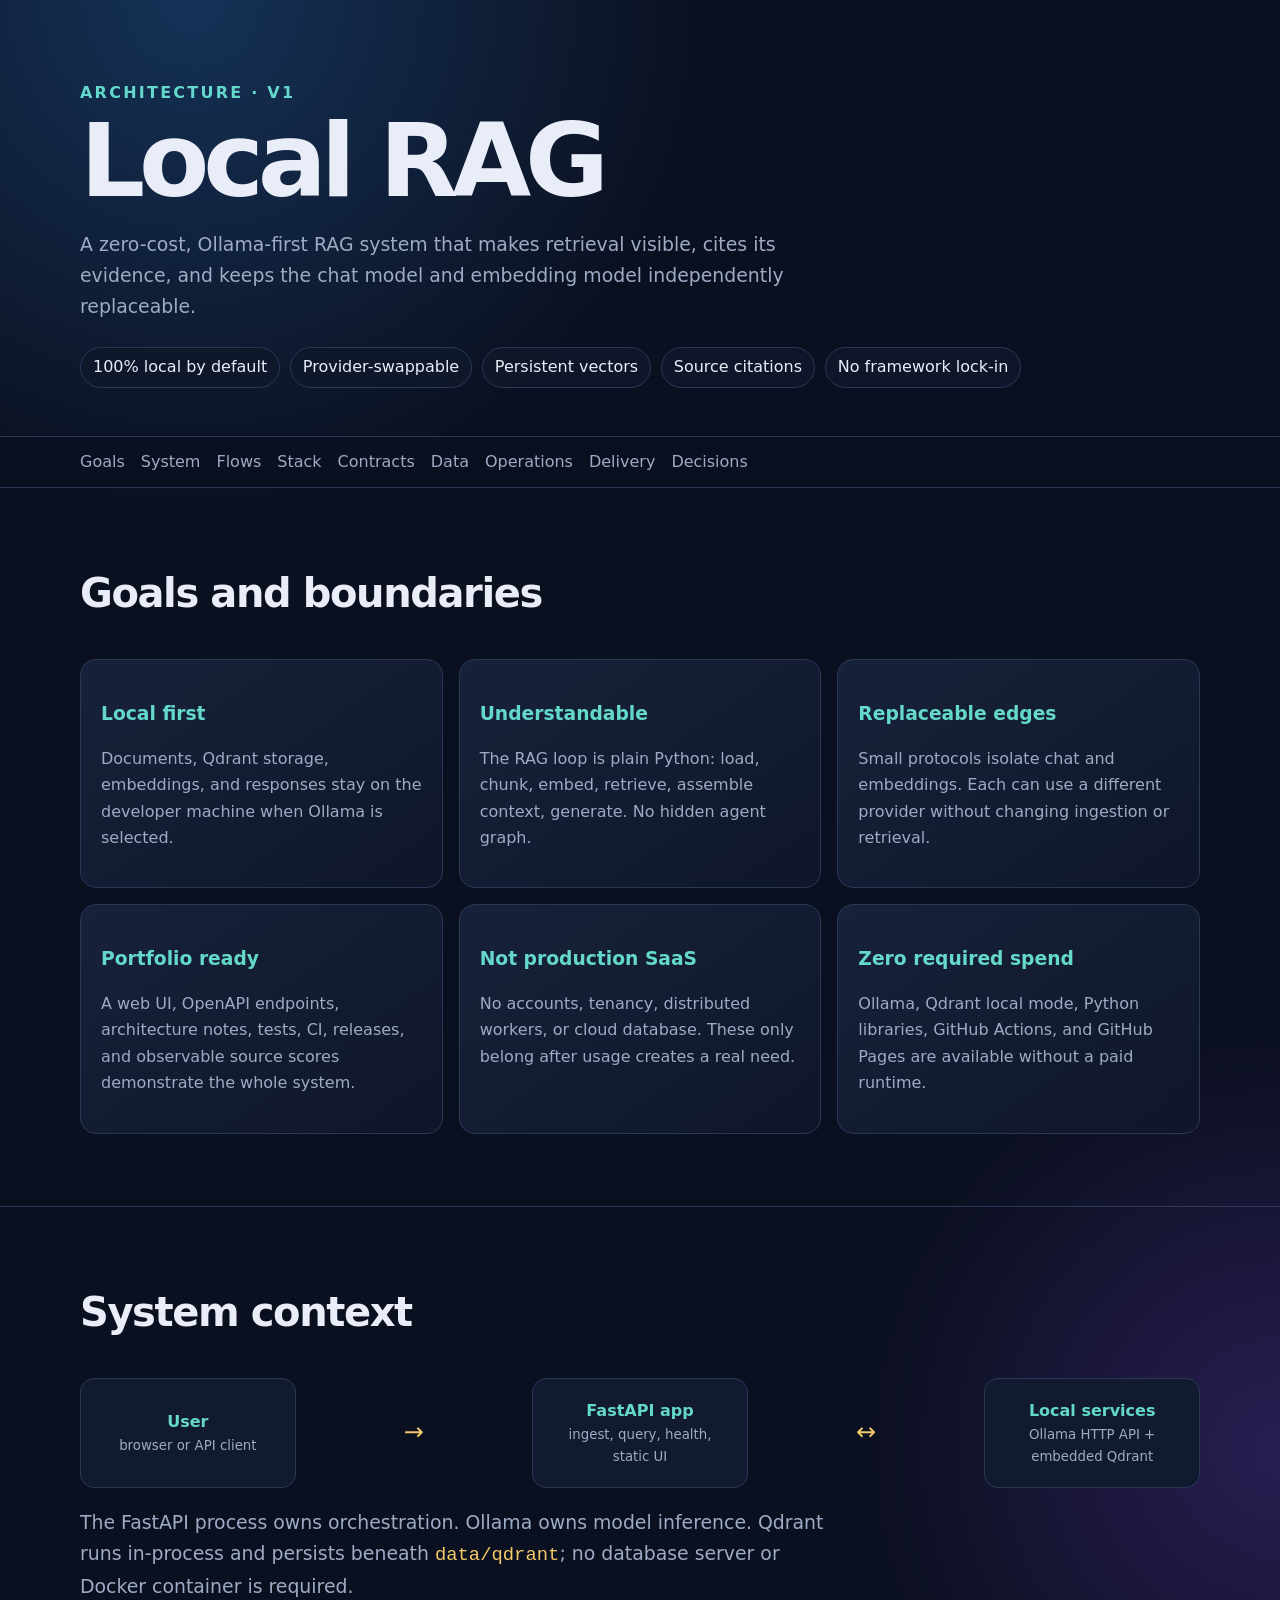
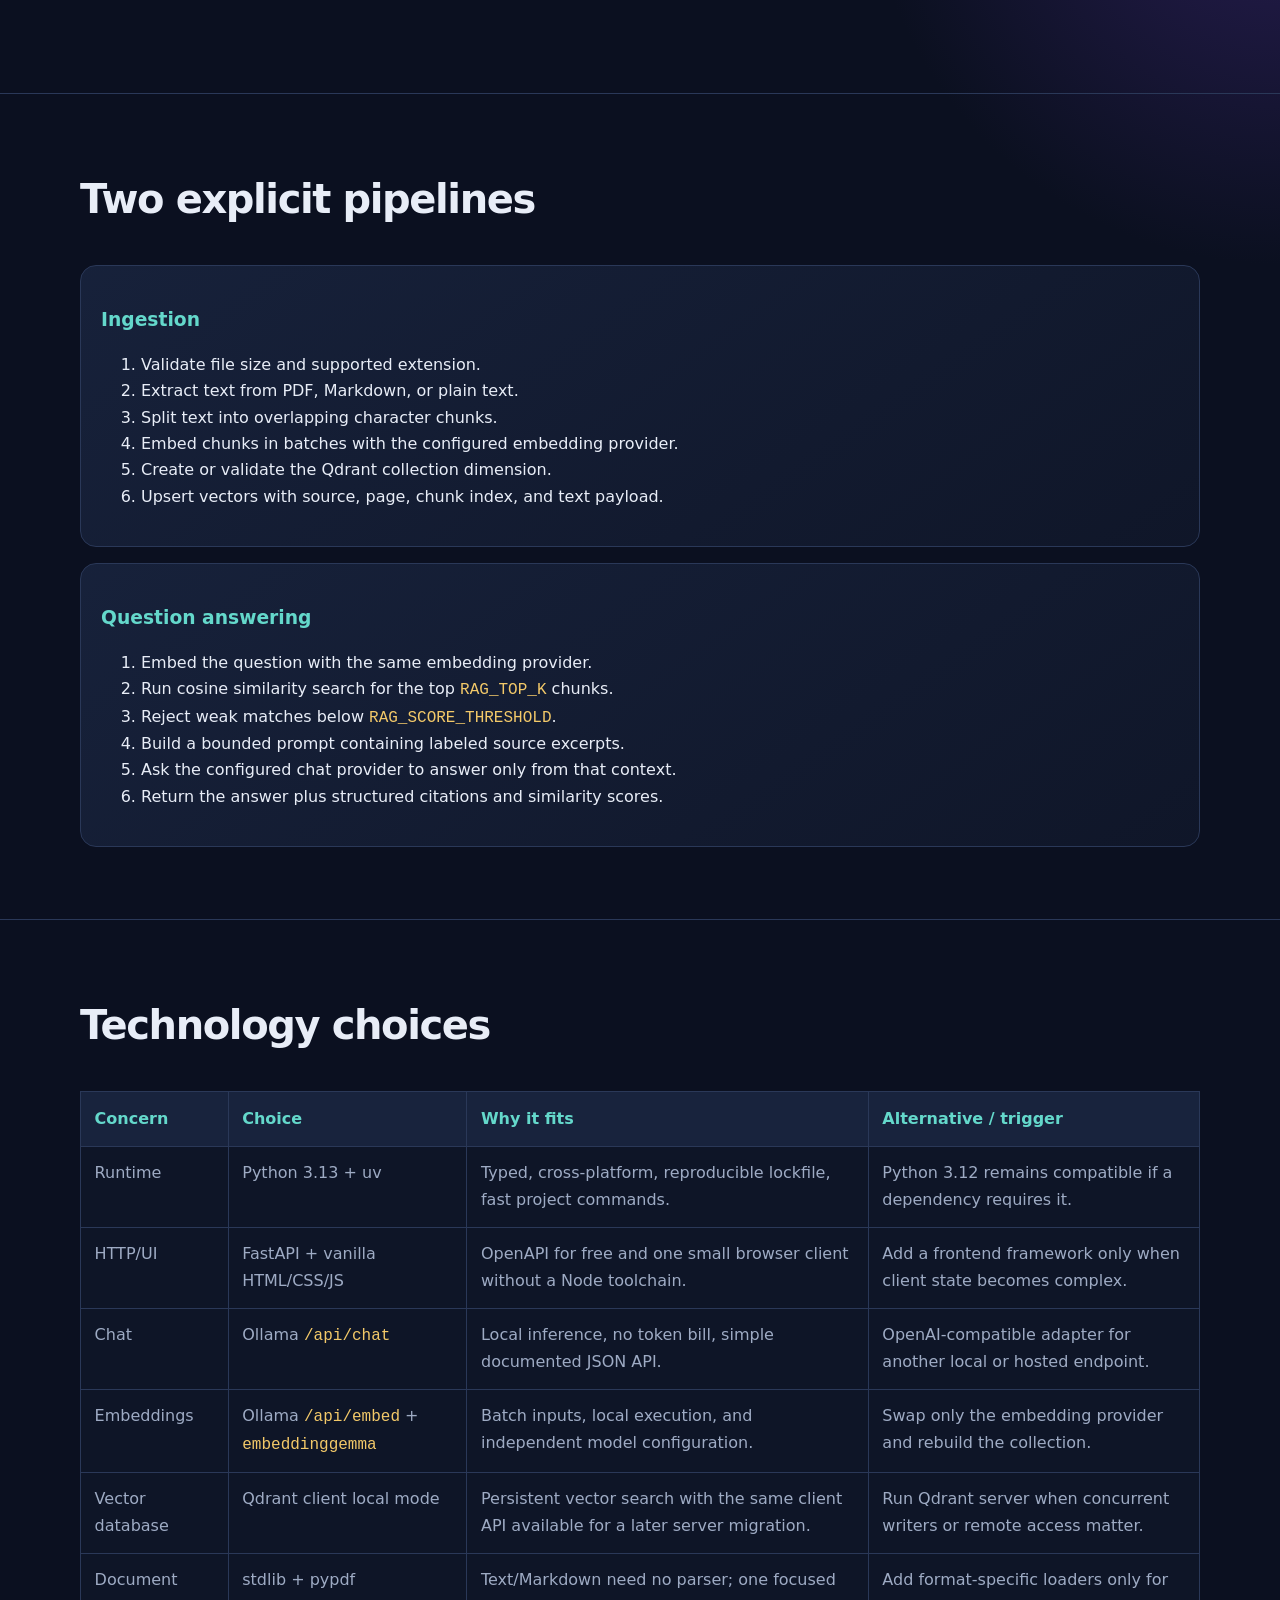
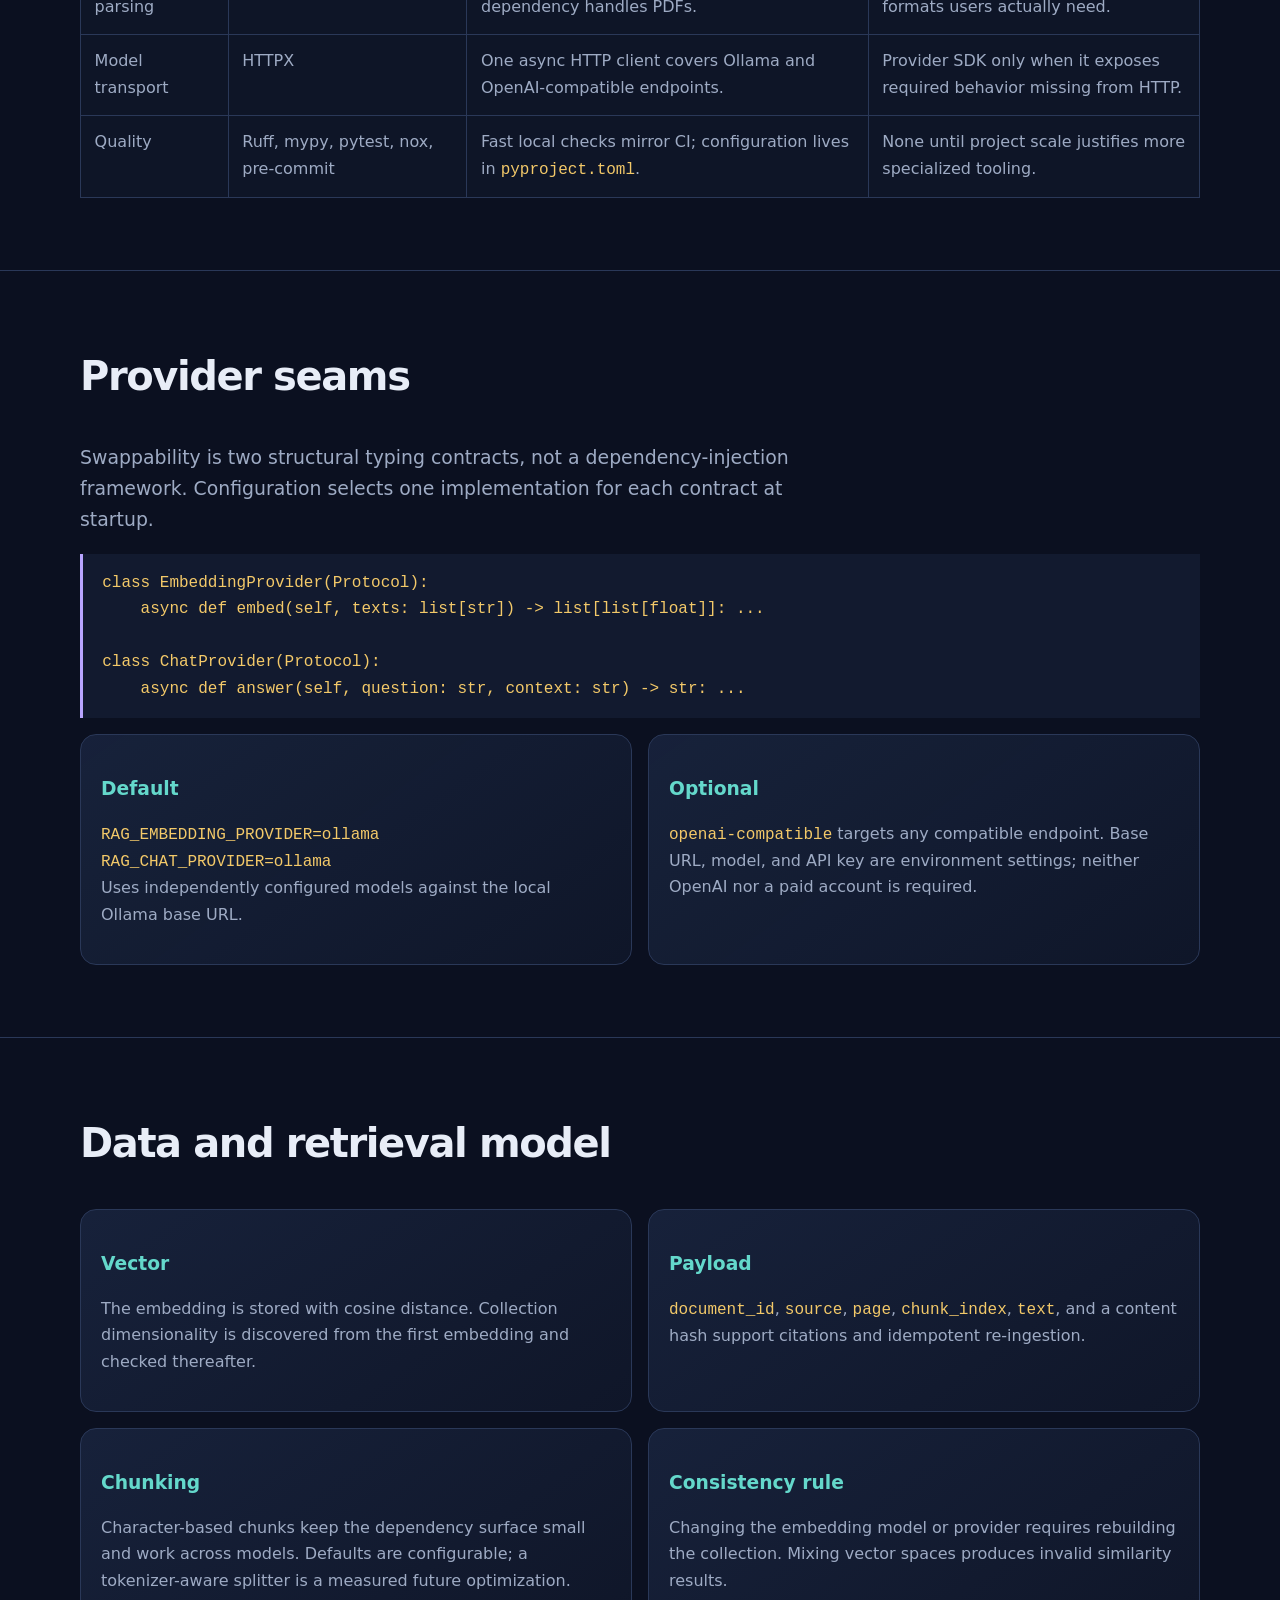
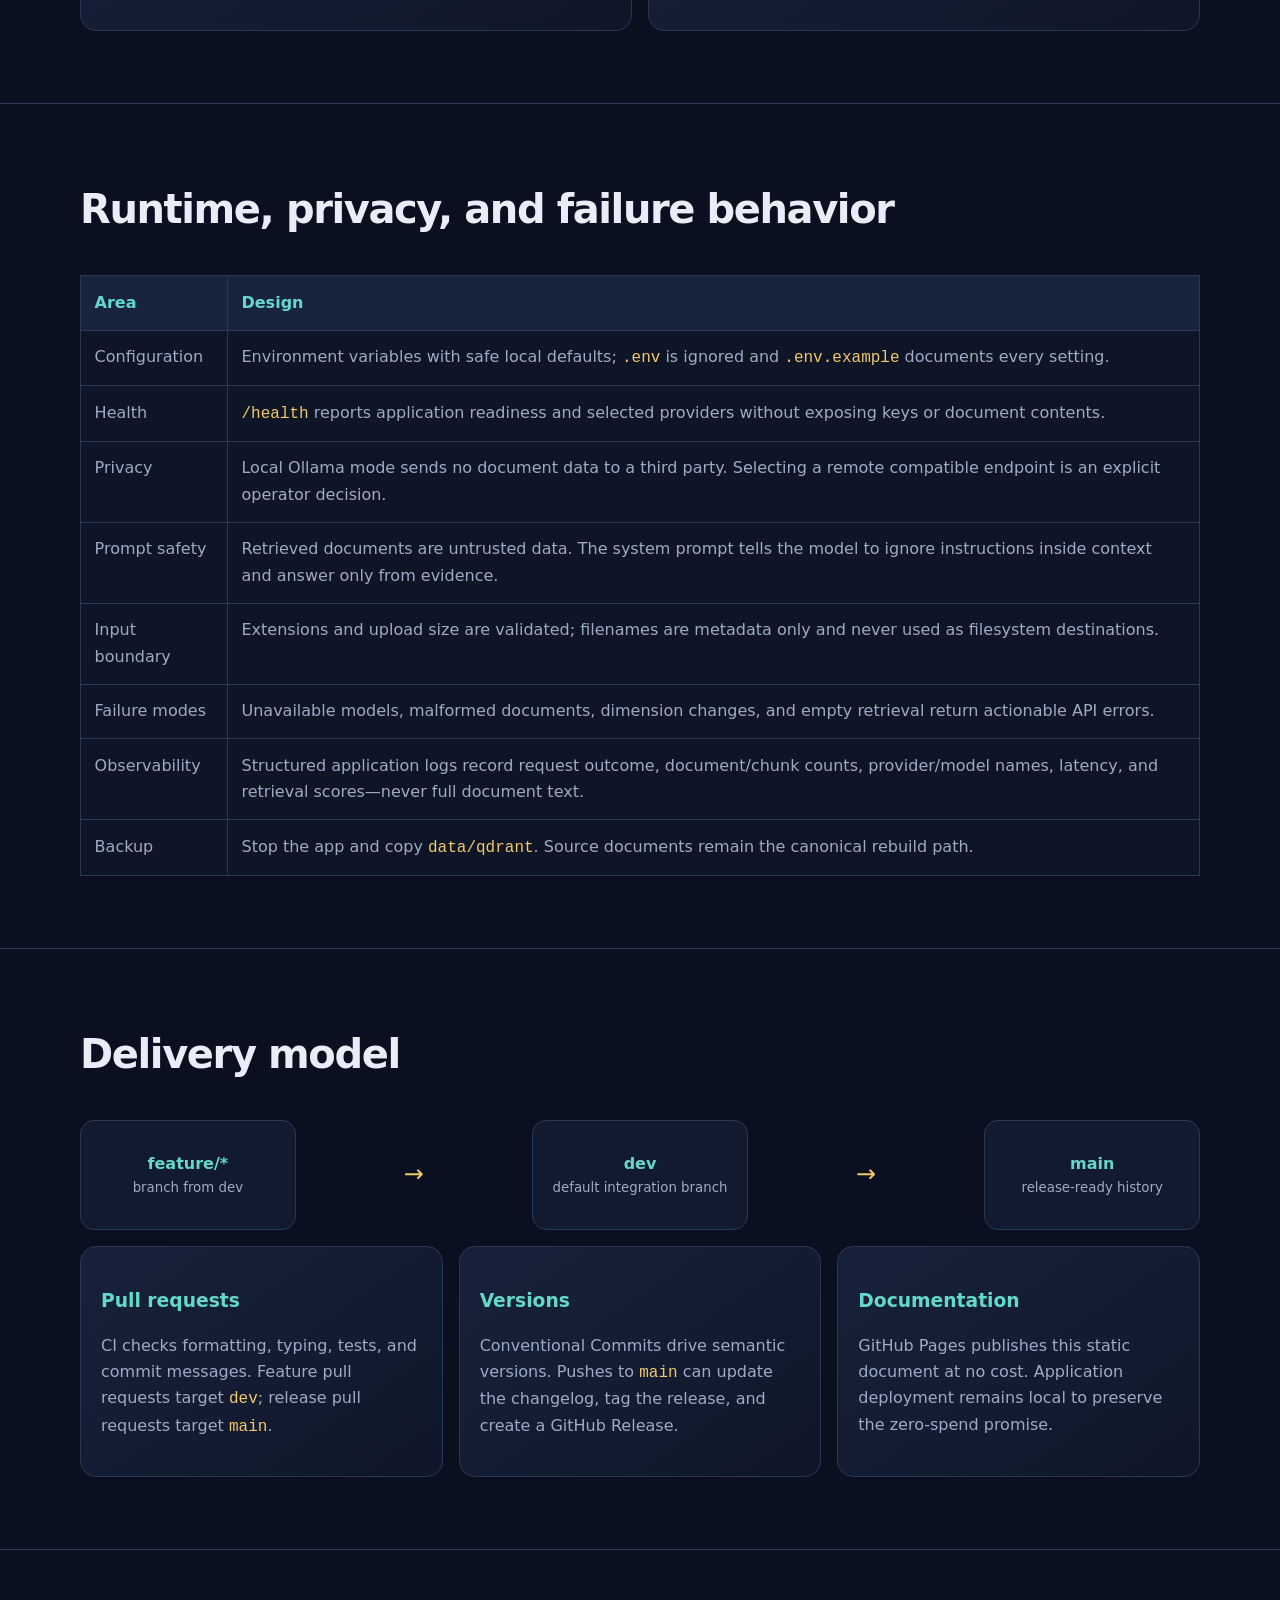
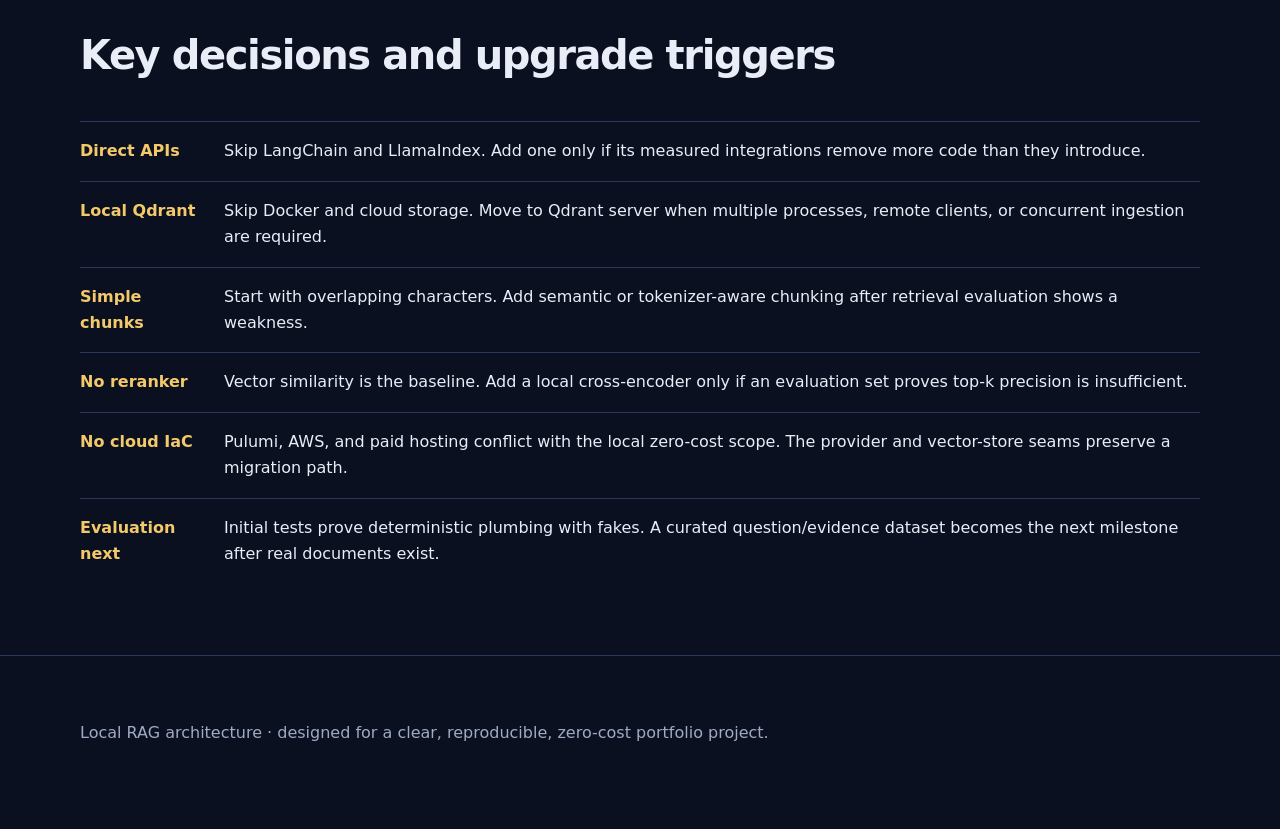
==== docs/index.html @ 329912f9 "docs: map local RAG architecture" ====
<!doctype html>
<html lang="en">
<head>
  <meta charset="utf-8">
  <meta name="viewport" content="width=device-width, initial-scale=1">
  <meta name="description" content="Architecture for Local RAG, an Ollama-first retrieval-augmented generation project.">
  <title>Local RAG — Architecture</title>
  <style>
    :root {
      color-scheme: dark;
      --bg: #0b1020;
      --panel: #121a2f;
      --panel-2: #18233d;
      --text: #e8edf7;
      --muted: #9eabc4;
      --line: #2a3858;
      --cyan: #64d8cb;
      --gold: #f3c969;
      --violet: #b9a5ff;
      --green: #8bdfa5;
      --max: 1120px;
    }
    * { box-sizing: border-box; }
    html { scroll-behavior: smooth; }
    body {
      margin: 0;
      background:
        radial-gradient(circle at 15% 0%, #153257 0, transparent 32rem),
        radial-gradient(circle at 100% 20%, #281d52 0, transparent 26rem),
        var(--bg);
      color: var(--text);
      font: 16px/1.65 ui-sans-serif, system-ui, -apple-system, BlinkMacSystemFont, "Segoe UI", sans-serif;
    }
    a { color: var(--cyan); }
    code { color: var(--gold); font-family: ui-monospace, SFMono-Regular, Consolas, monospace; }
    .wrap { width: min(calc(100% - 2rem), var(--max)); margin: auto; }
    header { padding: 5rem 0 3rem; }
    .eyebrow { color: var(--cyan); font-weight: 700; letter-spacing: .14em; text-transform: uppercase; }
    h1 { max-width: 850px; margin: .35rem 0 1rem; font-size: clamp(3rem, 8vw, 6.5rem); line-height: .96; letter-spacing: -.06em; }
    h2 { margin-top: 0; font-size: clamp(1.75rem, 4vw, 2.5rem); letter-spacing: -.035em; }
    h3 { margin-bottom: .35rem; color: var(--cyan); }
    .lead { max-width: 760px; color: var(--muted); font-size: 1.18rem; }
    .pills { display: flex; flex-wrap: wrap; gap: .6rem; margin-top: 1.5rem; }
    .pill { padding: .4rem .75rem; border: 1px solid var(--line); border-radius: 999px; background: #10182bd9; }
    nav { position: sticky; top: 0; z-index: 3; backdrop-filter: blur(14px); background: #0b1020df; border-block: 1px solid var(--line); }
    nav .wrap { display: flex; gap: 1rem; overflow-x: auto; padding-block: .75rem; }
    nav a { color: var(--muted); text-decoration: none; white-space: nowrap; }
    nav a:hover { color: var(--text); }
    section { padding: 4.5rem 0; border-bottom: 1px solid var(--line); }
    .grid { display: grid; grid-template-columns: repeat(12, 1fr); gap: 1rem; }
    .card { grid-column: span 4; padding: 1.25rem; border: 1px solid var(--line); border-radius: 16px; background: linear-gradient(145deg, #18233de8, #10172ade); }
    .card p { color: var(--muted); }
    .wide { grid-column: span 6; }
    .flow { display: grid; grid-template-columns: repeat(5, 1fr); gap: .65rem; align-items: stretch; }
    .node { min-height: 110px; display: grid; place-content: center; padding: 1rem; text-align: center; border: 1px solid var(--line); border-radius: 14px; background: var(--panel); }
    .node strong { display: block; color: var(--cyan); }
    .node small { color: var(--muted); }
    .arrow { color: var(--gold); align-self: center; text-align: center; font-size: 1.5rem; }
    .stack { display: grid; grid-template-columns: 1fr 1fr; gap: 1rem; }
    table { width: 100%; border-collapse: collapse; background: #10172ac7; }
    th, td { padding: .85rem; text-align: left; vertical-align: top; border: 1px solid var(--line); }
    th { color: var(--cyan); background: var(--panel-2); }
    td { color: var(--muted); }
    .good { color: var(--green); }
    .warn { color: var(--gold); }
    .contract { padding: 1rem 1.2rem; border-left: 3px solid var(--violet); background: var(--panel); overflow-x: auto; }
    pre { margin: 0; color: #d9e2f3; }
    .decision { display: grid; grid-template-columns: 8rem 1fr; gap: 1rem; padding: 1rem 0; border-top: 1px solid var(--line); }
    .decision b { color: var(--gold); }
    footer { padding: 3rem 0 5rem; color: var(--muted); }
    @media (max-width: 800px) {
      header { padding-top: 3rem; }
      .card, .wide { grid-column: 1 / -1; }
      .flow { grid-template-columns: 1fr; }
      .arrow { transform: rotate(90deg); }
      .stack { grid-template-columns: 1fr; }
      .decision { grid-template-columns: 1fr; gap: .2rem; }
      .table-scroll { overflow-x: auto; }
      table { min-width: 720px; }
    }
  </style>
</head>
<body>
  <header class="wrap">
    <div class="eyebrow">Architecture · v1</div>
    <h1>Local RAG</h1>
    <p class="lead">A zero-cost, Ollama-first RAG system that makes retrieval visible, cites its evidence, and keeps the chat model and embedding model independently replaceable.</p>
    <div class="pills" aria-label="Project qualities">
      <span class="pill">100% local by default</span>
      <span class="pill">Provider-swappable</span>
      <span class="pill">Persistent vectors</span>
      <span class="pill">Source citations</span>
      <span class="pill">No framework lock-in</span>
    </div>
  </header>

  <nav aria-label="Architecture sections">
    <div class="wrap">
      <a href="#goals">Goals</a><a href="#system">System</a><a href="#flows">Flows</a>
      <a href="#stack">Stack</a><a href="#contracts">Contracts</a><a href="#data">Data</a>
      <a href="#operations">Operations</a><a href="#delivery">Delivery</a><a href="#decisions">Decisions</a>
    </div>
  </nav>

  <main>
    <section id="goals">
      <div class="wrap">
        <h2>Goals and boundaries</h2>
        <div class="grid">
          <article class="card"><h3>Local first</h3><p>Documents, Qdrant storage, embeddings, and responses stay on the developer machine when Ollama is selected.</p></article>
          <article class="card"><h3>Understandable</h3><p>The RAG loop is plain Python: load, chunk, embed, retrieve, assemble context, generate. No hidden agent graph.</p></article>
          <article class="card"><h3>Replaceable edges</h3><p>Small protocols isolate chat and embeddings. Each can use a different provider without changing ingestion or retrieval.</p></article>
          <article class="card"><h3>Portfolio ready</h3><p>A web UI, OpenAPI endpoints, architecture notes, tests, CI, releases, and observable source scores demonstrate the whole system.</p></article>
          <article class="card"><h3>Not production SaaS</h3><p>No accounts, tenancy, distributed workers, or cloud database. These only belong after usage creates a real need.</p></article>
          <article class="card"><h3>Zero required spend</h3><p>Ollama, Qdrant local mode, Python libraries, GitHub Actions, and GitHub Pages are available without a paid runtime.</p></article>
        </div>
      </div>
    </section>

    <section id="system">
      <div class="wrap">
        <h2>System context</h2>
        <div class="flow" aria-label="System context diagram">
          <div class="node"><strong>User</strong><small>browser or API client</small></div>
          <div class="arrow" aria-hidden="true">→</div>
          <div class="node"><strong>FastAPI app</strong><small>ingest, query, health, static UI</small></div>
          <div class="arrow" aria-hidden="true">↔</div>
          <div class="node"><strong>Local services</strong><small>Ollama HTTP API + embedded Qdrant</small></div>
        </div>
        <p class="lead">The FastAPI process owns orchestration. Ollama owns model inference. Qdrant runs in-process and persists beneath <code>data/qdrant</code>; no database server or Docker container is required.</p>
      </div>
    </section>

    <section id="flows">
      <div class="wrap">
        <h2>Two explicit pipelines</h2>
        <div class="stack">
          <article class="card wide">
            <h3>Ingestion</h3>
            <ol>
              <li>Validate file size and supported extension.</li>
              <li>Extract text from PDF, Markdown, or plain text.</li>
              <li>Split text into overlapping character chunks.</li>
              <li>Embed chunks in batches with the configured embedding provider.</li>
              <li>Create or validate the Qdrant collection dimension.</li>
              <li>Upsert vectors with source, page, chunk index, and text payload.</li>
            </ol>
          </article>
          <article class="card wide">
            <h3>Question answering</h3>
            <ol>
              <li>Embed the question with the same embedding provider.</li>
              <li>Run cosine similarity search for the top <code>RAG_TOP_K</code> chunks.</li>
              <li>Reject weak matches below <code>RAG_SCORE_THRESHOLD</code>.</li>
              <li>Build a bounded prompt containing labeled source excerpts.</li>
              <li>Ask the configured chat provider to answer only from that context.</li>
              <li>Return the answer plus structured citations and similarity scores.</li>
            </ol>
          </article>
        </div>
      </div>
    </section>

    <section id="stack">
      <div class="wrap">
        <h2>Technology choices</h2>
        <div class="table-scroll">
          <table>
            <thead><tr><th>Concern</th><th>Choice</th><th>Why it fits</th><th>Alternative / trigger</th></tr></thead>
            <tbody>
              <tr><td>Runtime</td><td>Python 3.13 + uv</td><td>Typed, cross-platform, reproducible lockfile, fast project commands.</td><td>Python 3.12 remains compatible if a dependency requires it.</td></tr>
              <tr><td>HTTP/UI</td><td>FastAPI + vanilla HTML/CSS/JS</td><td>OpenAPI for free and one small browser client without a Node toolchain.</td><td>Add a frontend framework only when client state becomes complex.</td></tr>
              <tr><td>Chat</td><td>Ollama <code>/api/chat</code></td><td>Local inference, no token bill, simple documented JSON API.</td><td>OpenAI-compatible adapter for another local or hosted endpoint.</td></tr>
              <tr><td>Embeddings</td><td>Ollama <code>/api/embed</code> + <code>embeddinggemma</code></td><td>Batch inputs, local execution, and independent model configuration.</td><td>Swap only the embedding provider and rebuild the collection.</td></tr>
              <tr><td>Vector database</td><td>Qdrant client local mode</td><td>Persistent vector search with the same client API available for a later server migration.</td><td>Run Qdrant server when concurrent writers or remote access matter.</td></tr>
              <tr><td>Document parsing</td><td>stdlib + pypdf</td><td>Text/Markdown need no parser; one focused dependency handles PDFs.</td><td>Add format-specific loaders only for formats users actually need.</td></tr>
              <tr><td>Model transport</td><td>HTTPX</td><td>One async HTTP client covers Ollama and OpenAI-compatible endpoints.</td><td>Provider SDK only when it exposes required behavior missing from HTTP.</td></tr>
              <tr><td>Quality</td><td>Ruff, mypy, pytest, nox, pre-commit</td><td>Fast local checks mirror CI; configuration lives in <code>pyproject.toml</code>.</td><td>None until project scale justifies more specialized tooling.</td></tr>
            </tbody>
          </table>
        </div>
      </div>
    </section>

    <section id="contracts">
      <div class="wrap">
        <h2>Provider seams</h2>
        <p class="lead">Swappability is two structural typing contracts, not a dependency-injection framework. Configuration selects one implementation for each contract at startup.</p>
        <div class="contract"><pre><code>class EmbeddingProvider(Protocol):
    async def embed(self, texts: list[str]) -&gt; list[list[float]]: ...

class ChatProvider(Protocol):
    async def answer(self, question: str, context: str) -&gt; str: ...</code></pre></div>
        <div class="grid" style="margin-top: 1rem">
          <article class="card wide"><h3>Default</h3><p><code>RAG_EMBEDDING_PROVIDER=ollama</code><br><code>RAG_CHAT_PROVIDER=ollama</code><br>Uses independently configured models against the local Ollama base URL.</p></article>
          <article class="card wide"><h3>Optional</h3><p><code>openai-compatible</code> targets any compatible endpoint. Base URL, model, and API key are environment settings; neither OpenAI nor a paid account is required.</p></article>
        </div>
      </div>
    </section>

    <section id="data">
      <div class="wrap">
        <h2>Data and retrieval model</h2>
        <div class="grid">
          <article class="card wide"><h3>Vector</h3><p>The embedding is stored with cosine distance. Collection dimensionality is discovered from the first embedding and checked thereafter.</p></article>
          <article class="card wide"><h3>Payload</h3><p><code>document_id</code>, <code>source</code>, <code>page</code>, <code>chunk_index</code>, <code>text</code>, and a content hash support citations and idempotent re-ingestion.</p></article>
          <article class="card wide"><h3>Chunking</h3><p>Character-based chunks keep the dependency surface small and work across models. Defaults are configurable; a tokenizer-aware splitter is a measured future optimization.</p></article>
          <article class="card wide"><h3>Consistency rule</h3><p>Changing the embedding model or provider requires rebuilding the collection. Mixing vector spaces produces invalid similarity results.</p></article>
        </div>
      </div>
    </section>

    <section id="operations">
      <div class="wrap">
        <h2>Runtime, privacy, and failure behavior</h2>
        <div class="table-scroll">
          <table>
            <thead><tr><th>Area</th><th>Design</th></tr></thead>
            <tbody>
              <tr><td>Configuration</td><td>Environment variables with safe local defaults; <code>.env</code> is ignored and <code>.env.example</code> documents every setting.</td></tr>
              <tr><td>Health</td><td><code>/health</code> reports application readiness and selected providers without exposing keys or document contents.</td></tr>
              <tr><td>Privacy</td><td>Local Ollama mode sends no document data to a third party. Selecting a remote compatible endpoint is an explicit operator decision.</td></tr>
              <tr><td>Prompt safety</td><td>Retrieved documents are untrusted data. The system prompt tells the model to ignore instructions inside context and answer only from evidence.</td></tr>
              <tr><td>Input boundary</td><td>Extensions and upload size are validated; filenames are metadata only and never used as filesystem destinations.</td></tr>
              <tr><td>Failure modes</td><td>Unavailable models, malformed documents, dimension changes, and empty retrieval return actionable API errors.</td></tr>
              <tr><td>Observability</td><td>Structured application logs record request outcome, document/chunk counts, provider/model names, latency, and retrieval scores—never full document text.</td></tr>
              <tr><td>Backup</td><td>Stop the app and copy <code>data/qdrant</code>. Source documents remain the canonical rebuild path.</td></tr>
            </tbody>
          </table>
        </div>
      </div>
    </section>

    <section id="delivery">
      <div class="wrap">
        <h2>Delivery model</h2>
        <div class="flow" aria-label="Branching strategy">
          <div class="node"><strong>feature/*</strong><small>branch from dev</small></div>
          <div class="arrow">→</div>
          <div class="node"><strong>dev</strong><small>default integration branch</small></div>
          <div class="arrow">→</div>
          <div class="node"><strong>main</strong><small>release-ready history</small></div>
        </div>
        <div class="grid" style="margin-top: 1rem">
          <article class="card"><h3>Pull requests</h3><p>CI checks formatting, typing, tests, and commit messages. Feature pull requests target <code>dev</code>; release pull requests target <code>main</code>.</p></article>
          <article class="card"><h3>Versions</h3><p>Conventional Commits drive semantic versions. Pushes to <code>main</code> can update the changelog, tag the release, and create a GitHub Release.</p></article>
          <article class="card"><h3>Documentation</h3><p>GitHub Pages publishes this static document at no cost. Application deployment remains local to preserve the zero-spend promise.</p></article>
        </div>
      </div>
    </section>

    <section id="decisions">
      <div class="wrap">
        <h2>Key decisions and upgrade triggers</h2>
        <div class="decision"><b>Direct APIs</b><span>Skip LangChain and LlamaIndex. Add one only if its measured integrations remove more code than they introduce.</span></div>
        <div class="decision"><b>Local Qdrant</b><span>Skip Docker and cloud storage. Move to Qdrant server when multiple processes, remote clients, or concurrent ingestion are required.</span></div>
        <div class="decision"><b>Simple chunks</b><span>Start with overlapping characters. Add semantic or tokenizer-aware chunking after retrieval evaluation shows a weakness.</span></div>
        <div class="decision"><b>No reranker</b><span>Vector similarity is the baseline. Add a local cross-encoder only if an evaluation set proves top-k precision is insufficient.</span></div>
        <div class="decision"><b>No cloud IaC</b><span>Pulumi, AWS, and paid hosting conflict with the local zero-cost scope. The provider and vector-store seams preserve a migration path.</span></div>
        <div class="decision"><b>Evaluation next</b><span>Initial tests prove deterministic plumbing with fakes. A curated question/evidence dataset becomes the next milestone after real documents exist.</span></div>
      </div>
    </section>
  </main>

  <footer class="wrap">
    <p>Local RAG architecture · designed for a clear, reproducible, zero-cost portfolio project.</p>
  </footer>
</body>
</html>
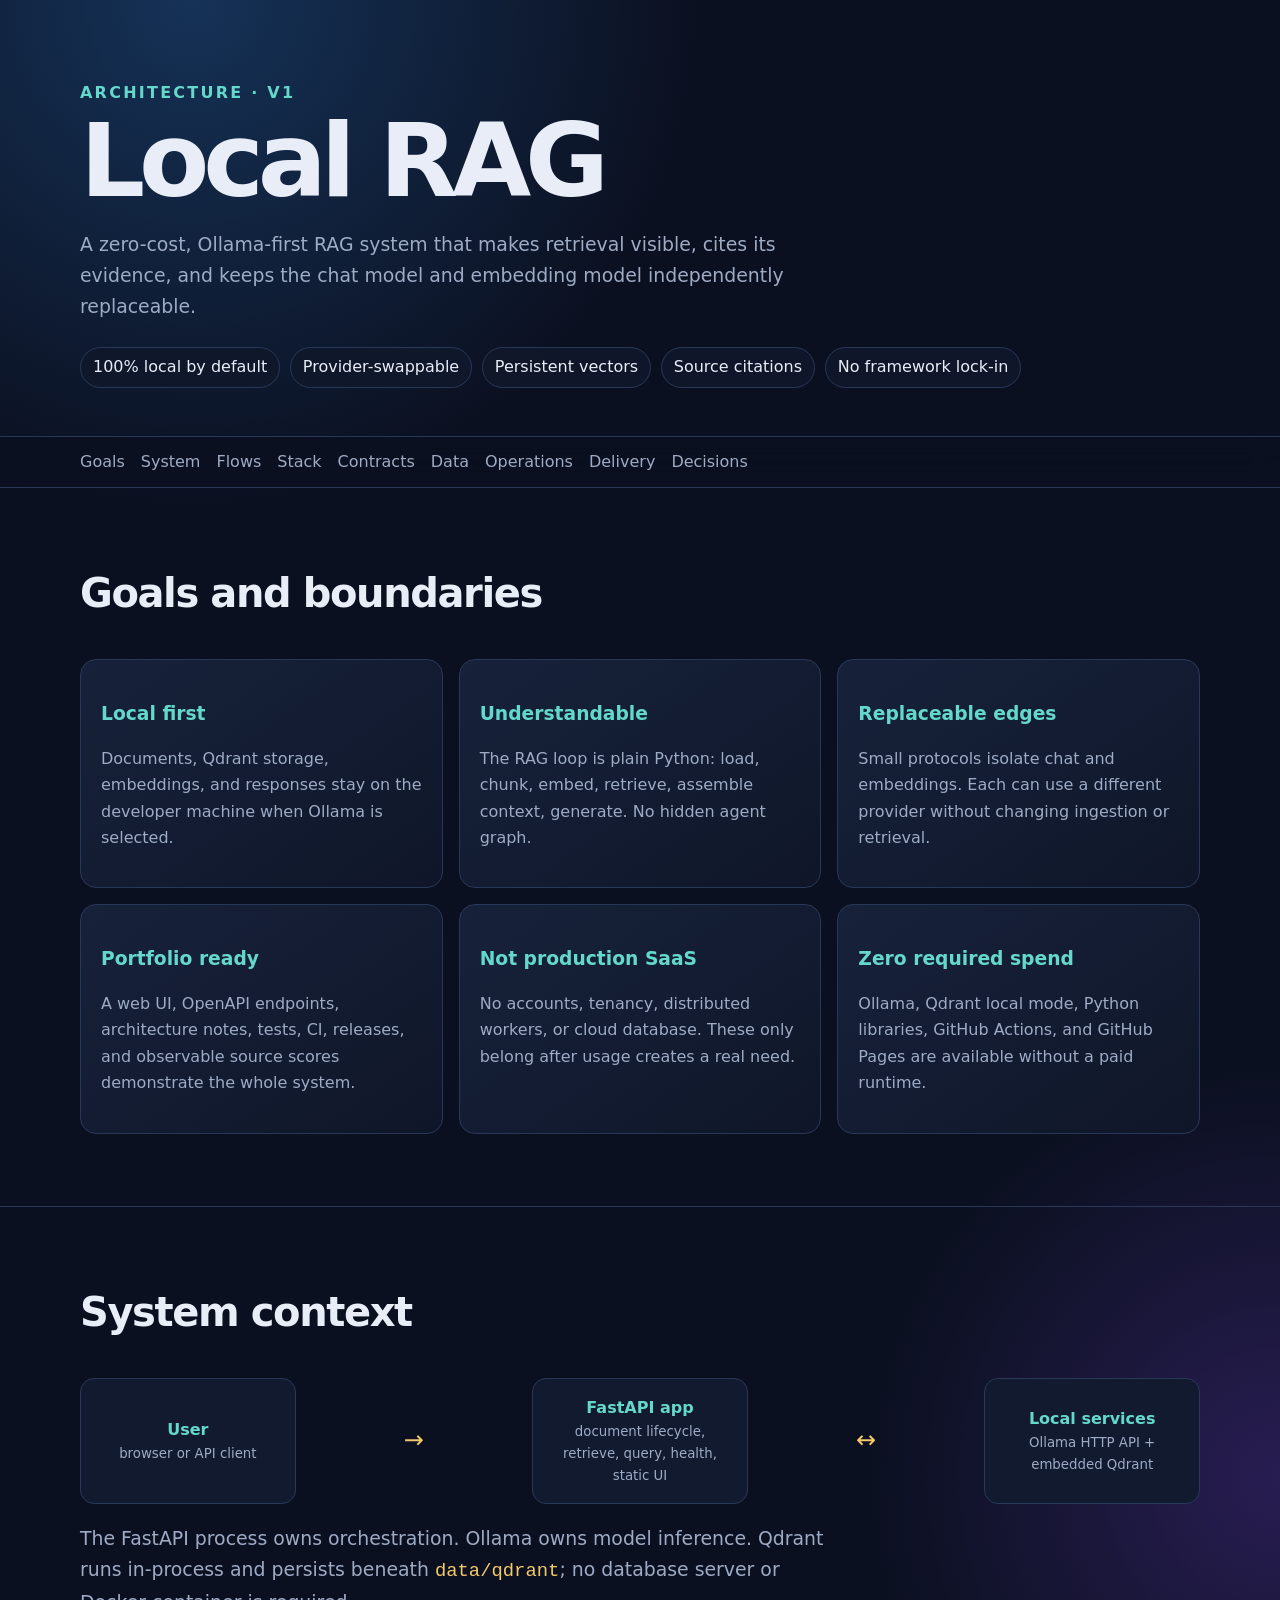
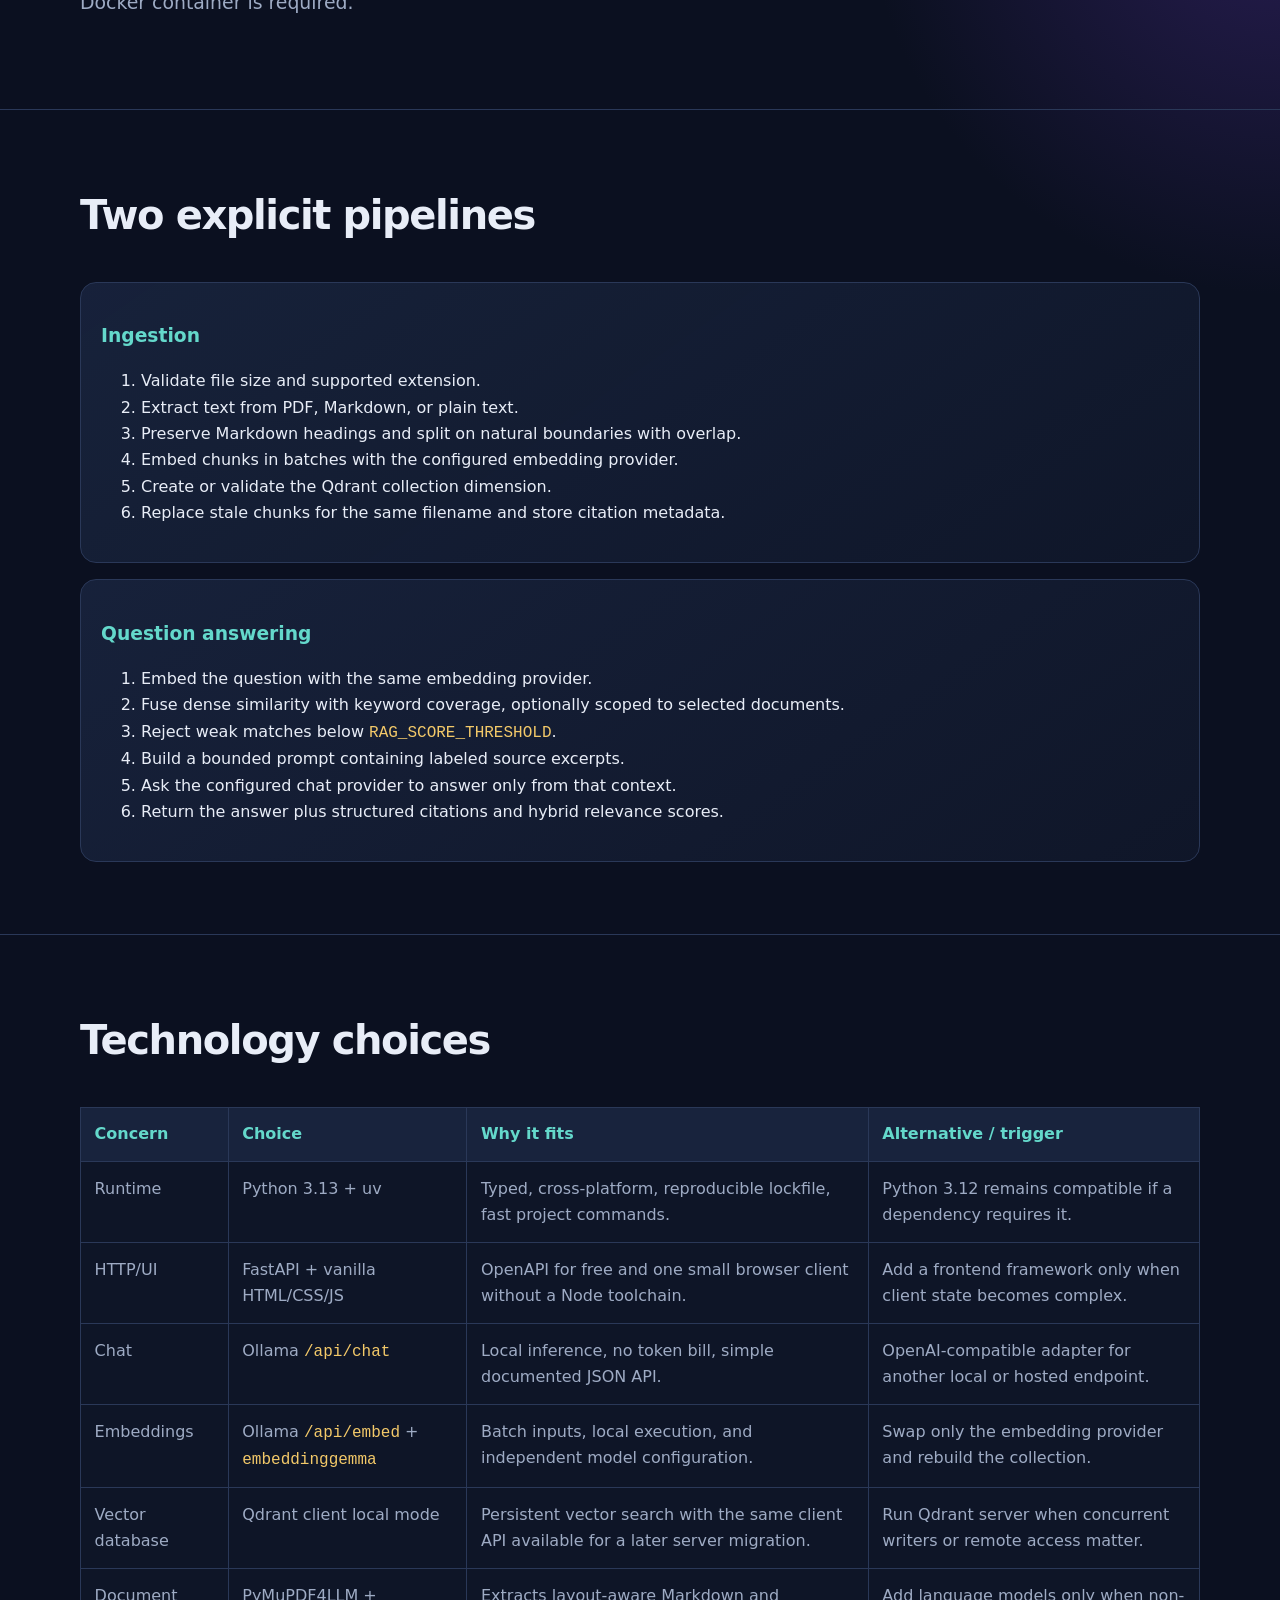
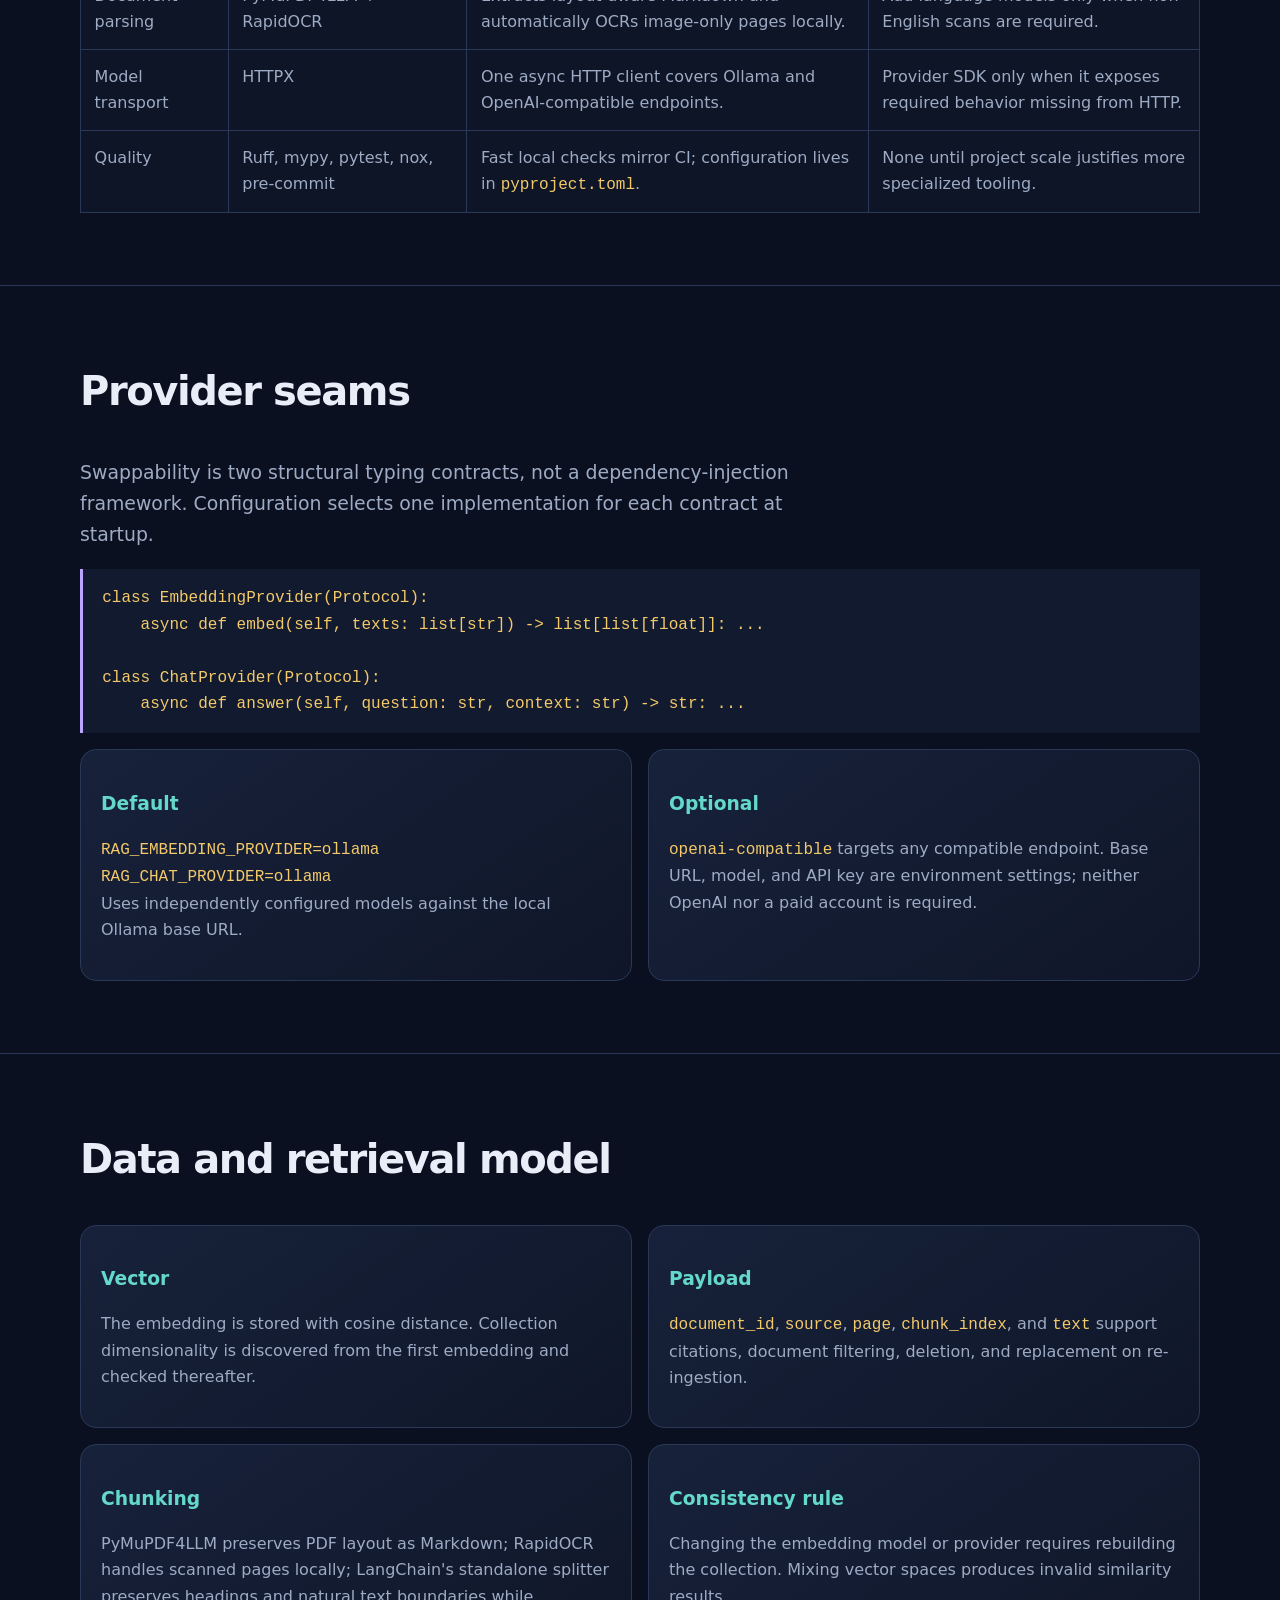
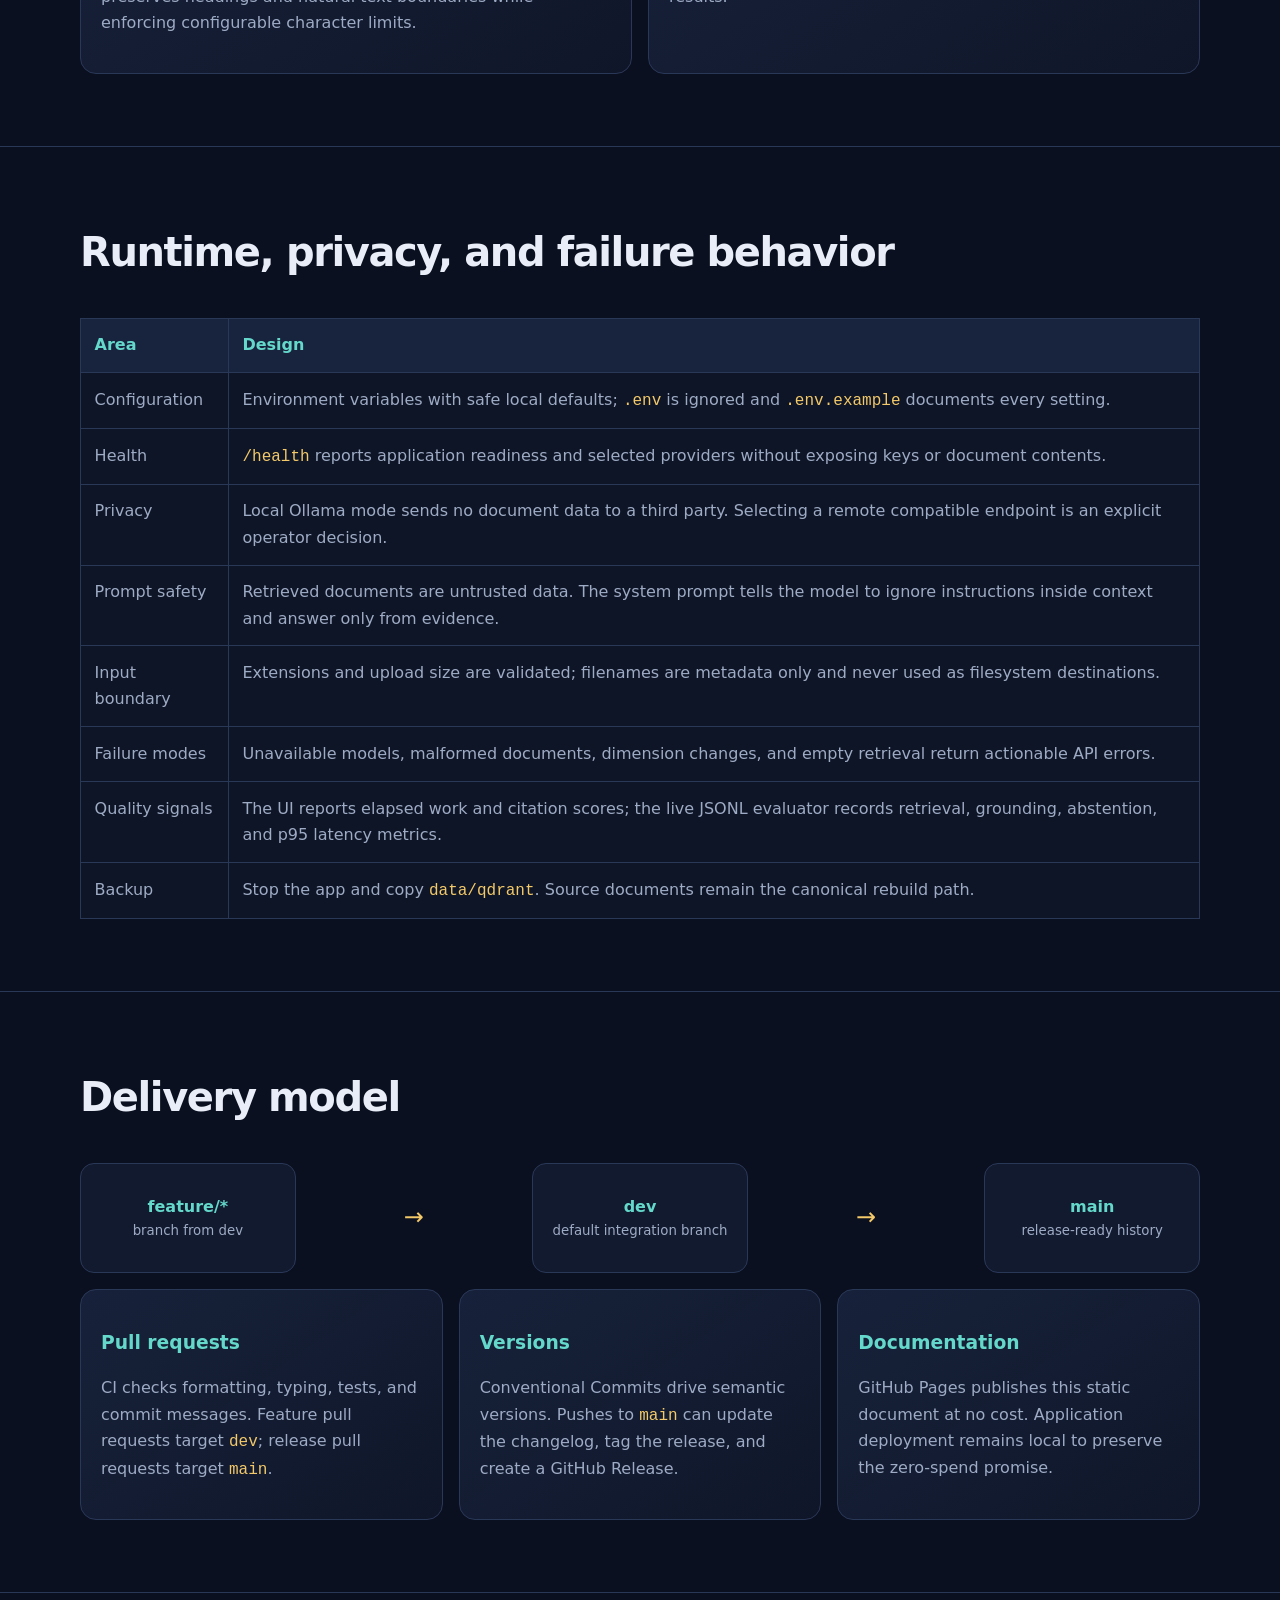
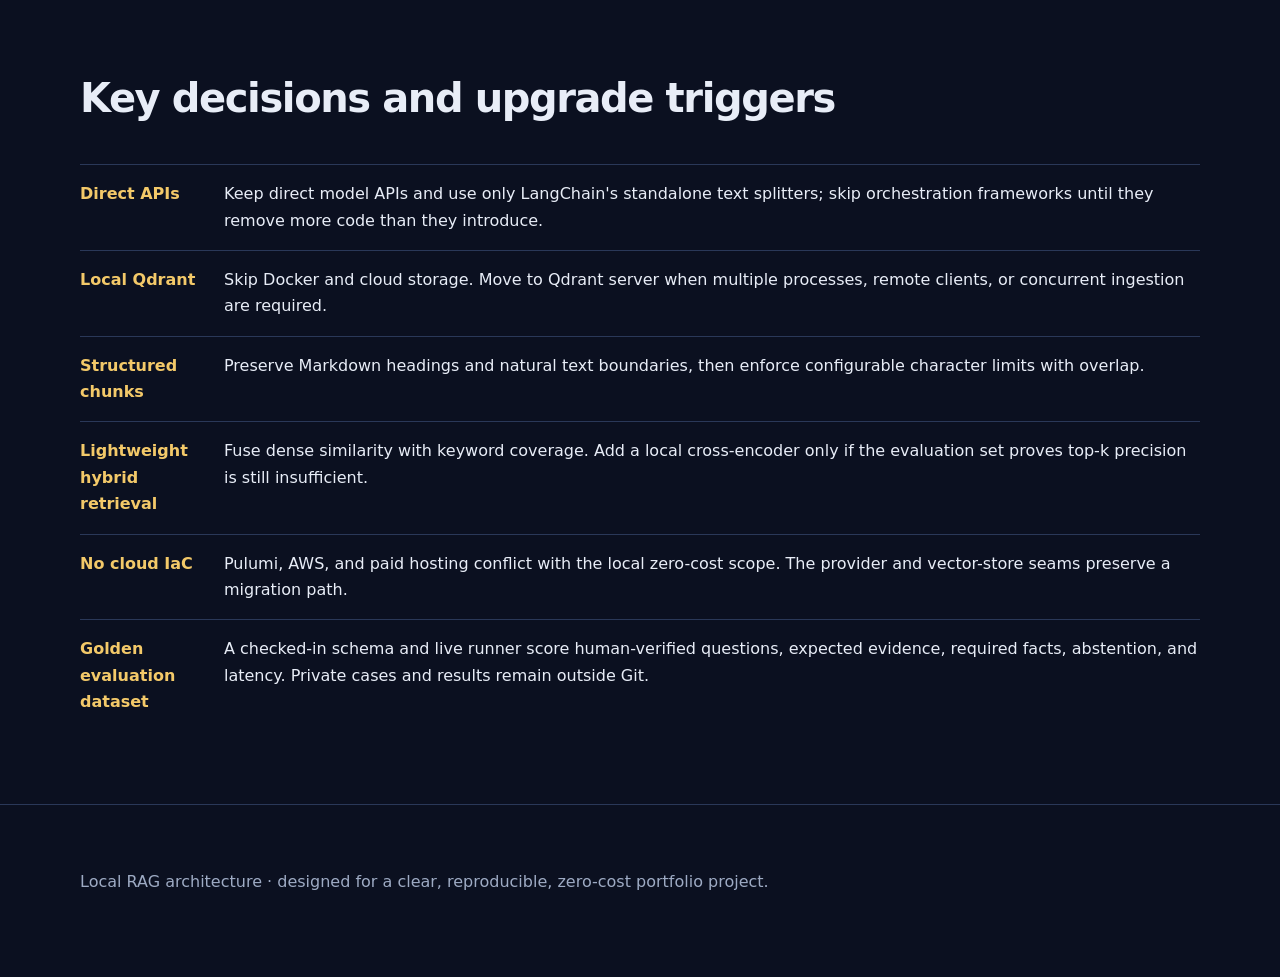
==== commit 9360b6eb: "feat(rag): improve retrieval and evaluation" ====
--- a/docs/index.html
+++ b/docs/index.html
@@ -123,7 +123,7 @@
         <div class="flow" aria-label="System context diagram">
           <div class="node"><strong>User</strong><small>browser or API client</small></div>
           <div class="arrow" aria-hidden="true">→</div>
-          <div class="node"><strong>FastAPI app</strong><small>ingest, query, health, static UI</small></div>
+          <div class="node"><strong>FastAPI app</strong><small>document lifecycle, retrieve, query, health, static UI</small></div>
           <div class="arrow" aria-hidden="true">↔</div>
           <div class="node"><strong>Local services</strong><small>Ollama HTTP API + embedded Qdrant</small></div>
         </div>
@@ -140,21 +140,21 @@
             <ol>
               <li>Validate file size and supported extension.</li>
               <li>Extract text from PDF, Markdown, or plain text.</li>
-              <li>Split text into overlapping character chunks.</li>
+              <li>Preserve Markdown headings and split on natural boundaries with overlap.</li>
               <li>Embed chunks in batches with the configured embedding provider.</li>
               <li>Create or validate the Qdrant collection dimension.</li>
-              <li>Upsert vectors with source, page, chunk index, and text payload.</li>
+              <li>Replace stale chunks for the same filename and store citation metadata.</li>
             </ol>
           </article>
           <article class="card wide">
             <h3>Question answering</h3>
             <ol>
               <li>Embed the question with the same embedding provider.</li>
-              <li>Run cosine similarity search for the top <code>RAG_TOP_K</code> chunks.</li>
+              <li>Fuse dense similarity with keyword coverage, optionally scoped to selected documents.</li>
               <li>Reject weak matches below <code>RAG_SCORE_THRESHOLD</code>.</li>
               <li>Build a bounded prompt containing labeled source excerpts.</li>
               <li>Ask the configured chat provider to answer only from that context.</li>
-              <li>Return the answer plus structured citations and similarity scores.</li>
+              <li>Return the answer plus structured citations and hybrid relevance scores.</li>
             </ol>
           </article>
         </div>
@@ -173,7 +173,7 @@
               <tr><td>Chat</td><td>Ollama <code>/api/chat</code></td><td>Local inference, no token bill, simple documented JSON API.</td><td>OpenAI-compatible adapter for another local or hosted endpoint.</td></tr>
               <tr><td>Embeddings</td><td>Ollama <code>/api/embed</code> + <code>embeddinggemma</code></td><td>Batch inputs, local execution, and independent model configuration.</td><td>Swap only the embedding provider and rebuild the collection.</td></tr>
               <tr><td>Vector database</td><td>Qdrant client local mode</td><td>Persistent vector search with the same client API available for a later server migration.</td><td>Run Qdrant server when concurrent writers or remote access matter.</td></tr>
-              <tr><td>Document parsing</td><td>stdlib + pypdf</td><td>Text/Markdown need no parser; one focused dependency handles PDFs.</td><td>Add format-specific loaders only for formats users actually need.</td></tr>
+              <tr><td>Document parsing</td><td>PyMuPDF4LLM + RapidOCR</td><td>Extracts layout-aware Markdown and automatically OCRs image-only pages locally.</td><td>Add language models only when non-English scans are required.</td></tr>
               <tr><td>Model transport</td><td>HTTPX</td><td>One async HTTP client covers Ollama and OpenAI-compatible endpoints.</td><td>Provider SDK only when it exposes required behavior missing from HTTP.</td></tr>
               <tr><td>Quality</td><td>Ruff, mypy, pytest, nox, pre-commit</td><td>Fast local checks mirror CI; configuration lives in <code>pyproject.toml</code>.</td><td>None until project scale justifies more specialized tooling.</td></tr>
             </tbody>
@@ -203,8 +203,8 @@
         <h2>Data and retrieval model</h2>
         <div class="grid">
           <article class="card wide"><h3>Vector</h3><p>The embedding is stored with cosine distance. Collection dimensionality is discovered from the first embedding and checked thereafter.</p></article>
-          <article class="card wide"><h3>Payload</h3><p><code>document_id</code>, <code>source</code>, <code>page</code>, <code>chunk_index</code>, <code>text</code>, and a content hash support citations and idempotent re-ingestion.</p></article>
-          <article class="card wide"><h3>Chunking</h3><p>Character-based chunks keep the dependency surface small and work across models. Defaults are configurable; a tokenizer-aware splitter is a measured future optimization.</p></article>
+          <article class="card wide"><h3>Payload</h3><p><code>document_id</code>, <code>source</code>, <code>page</code>, <code>chunk_index</code>, and <code>text</code> support citations, document filtering, deletion, and replacement on re-ingestion.</p></article>
+          <article class="card wide"><h3>Chunking</h3><p>PyMuPDF4LLM preserves PDF layout as Markdown; RapidOCR handles scanned pages locally; LangChain's standalone splitter preserves headings and natural text boundaries while enforcing configurable character limits.</p></article>
           <article class="card wide"><h3>Consistency rule</h3><p>Changing the embedding model or provider requires rebuilding the collection. Mixing vector spaces produces invalid similarity results.</p></article>
         </div>
       </div>
@@ -223,7 +223,7 @@
               <tr><td>Prompt safety</td><td>Retrieved documents are untrusted data. The system prompt tells the model to ignore instructions inside context and answer only from evidence.</td></tr>
               <tr><td>Input boundary</td><td>Extensions and upload size are validated; filenames are metadata only and never used as filesystem destinations.</td></tr>
               <tr><td>Failure modes</td><td>Unavailable models, malformed documents, dimension changes, and empty retrieval return actionable API errors.</td></tr>
-              <tr><td>Observability</td><td>Structured application logs record request outcome, document/chunk counts, provider/model names, latency, and retrieval scores—never full document text.</td></tr>
+              <tr><td>Quality signals</td><td>The UI reports elapsed work and citation scores; the live JSONL evaluator records retrieval, grounding, abstention, and p95 latency metrics.</td></tr>
               <tr><td>Backup</td><td>Stop the app and copy <code>data/qdrant</code>. Source documents remain the canonical rebuild path.</td></tr>
             </tbody>
           </table>
@@ -252,12 +252,12 @@
     <section id="decisions">
       <div class="wrap">
         <h2>Key decisions and upgrade triggers</h2>
-        <div class="decision"><b>Direct APIs</b><span>Skip LangChain and LlamaIndex. Add one only if its measured integrations remove more code than they introduce.</span></div>
+        <div class="decision"><b>Direct APIs</b><span>Keep direct model APIs and use only LangChain's standalone text splitters; skip orchestration frameworks until they remove more code than they introduce.</span></div>
         <div class="decision"><b>Local Qdrant</b><span>Skip Docker and cloud storage. Move to Qdrant server when multiple processes, remote clients, or concurrent ingestion are required.</span></div>
-        <div class="decision"><b>Simple chunks</b><span>Start with overlapping characters. Add semantic or tokenizer-aware chunking after retrieval evaluation shows a weakness.</span></div>
-        <div class="decision"><b>No reranker</b><span>Vector similarity is the baseline. Add a local cross-encoder only if an evaluation set proves top-k precision is insufficient.</span></div>
+        <div class="decision"><b>Structured chunks</b><span>Preserve Markdown headings and natural text boundaries, then enforce configurable character limits with overlap.</span></div>
+        <div class="decision"><b>Lightweight hybrid retrieval</b><span>Fuse dense similarity with keyword coverage. Add a local cross-encoder only if the evaluation set proves top-k precision is still insufficient.</span></div>
         <div class="decision"><b>No cloud IaC</b><span>Pulumi, AWS, and paid hosting conflict with the local zero-cost scope. The provider and vector-store seams preserve a migration path.</span></div>
-        <div class="decision"><b>Evaluation next</b><span>Initial tests prove deterministic plumbing with fakes. A curated question/evidence dataset becomes the next milestone after real documents exist.</span></div>
+        <div class="decision"><b>Golden evaluation dataset</b><span>A checked-in schema and live runner score human-verified questions, expected evidence, required facts, abstention, and latency. Private cases and results remain outside Git.</span></div>
       </div>
     </section>
   </main>
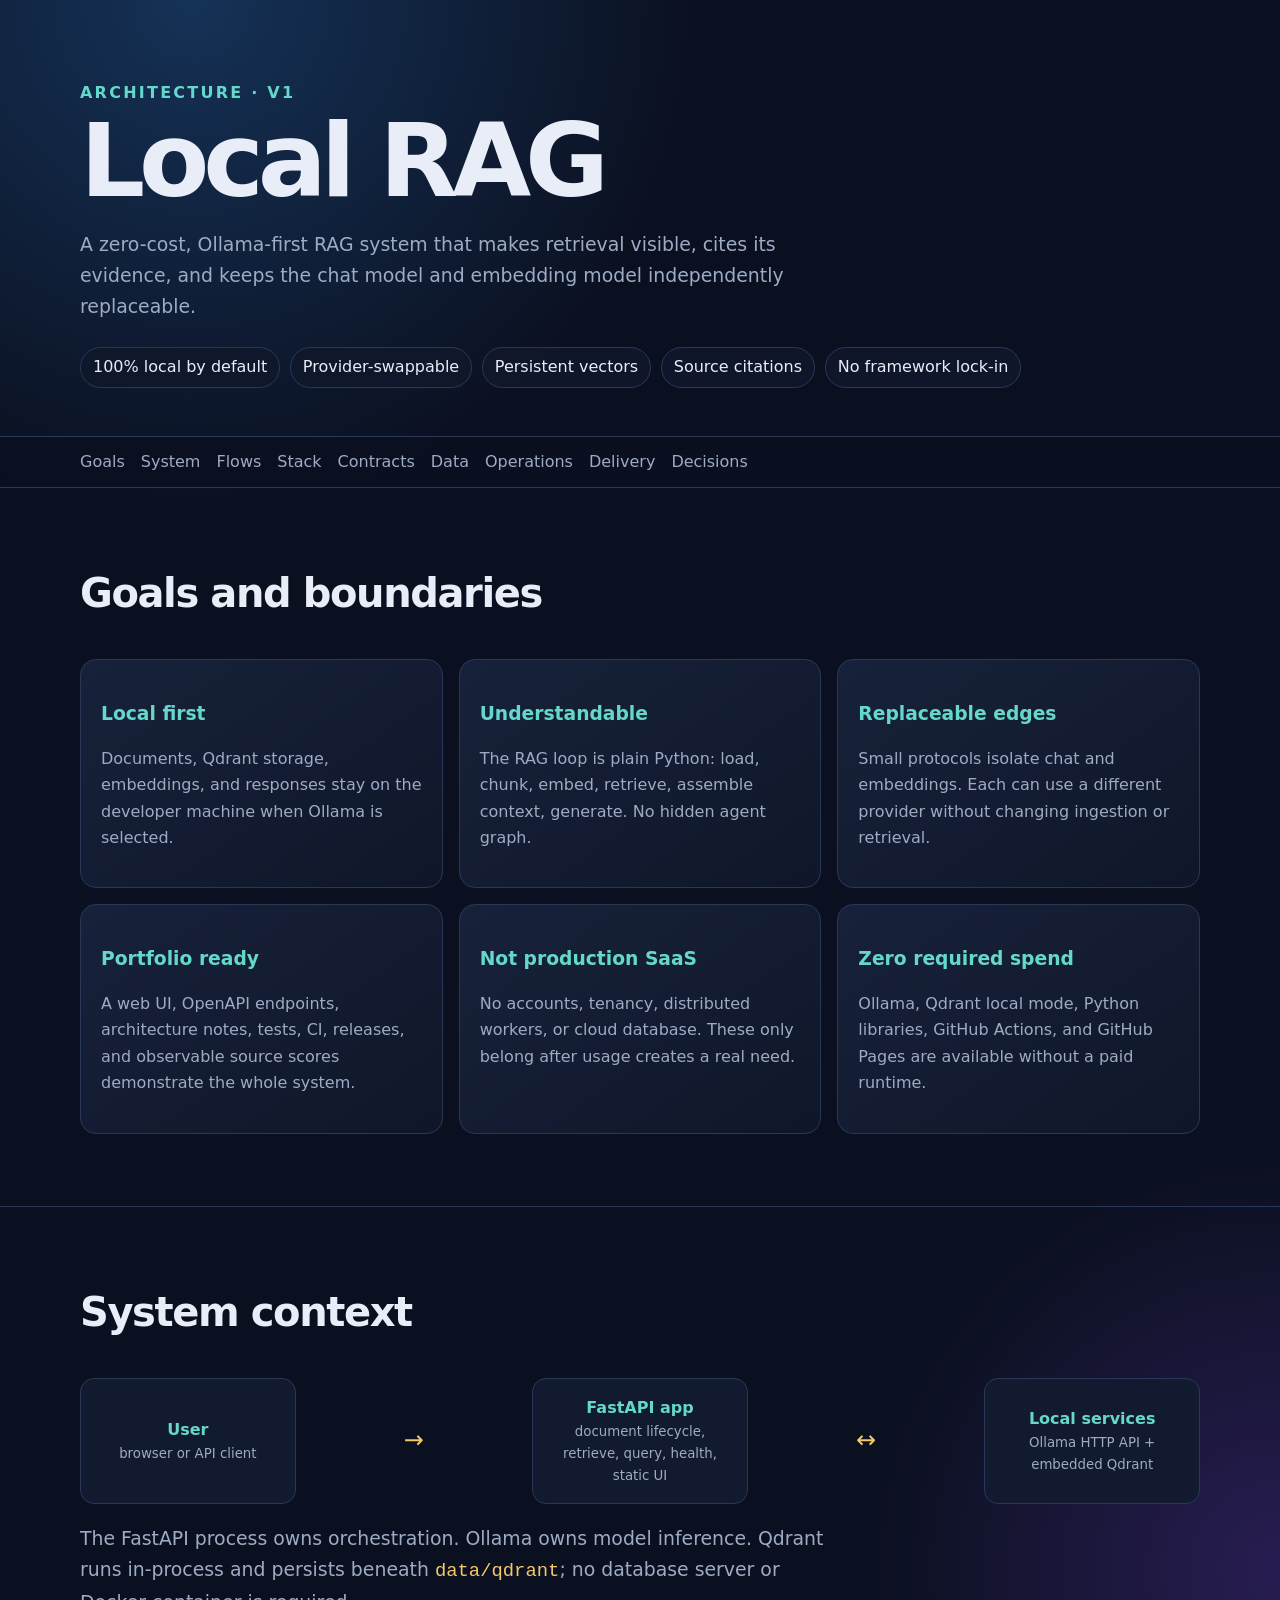
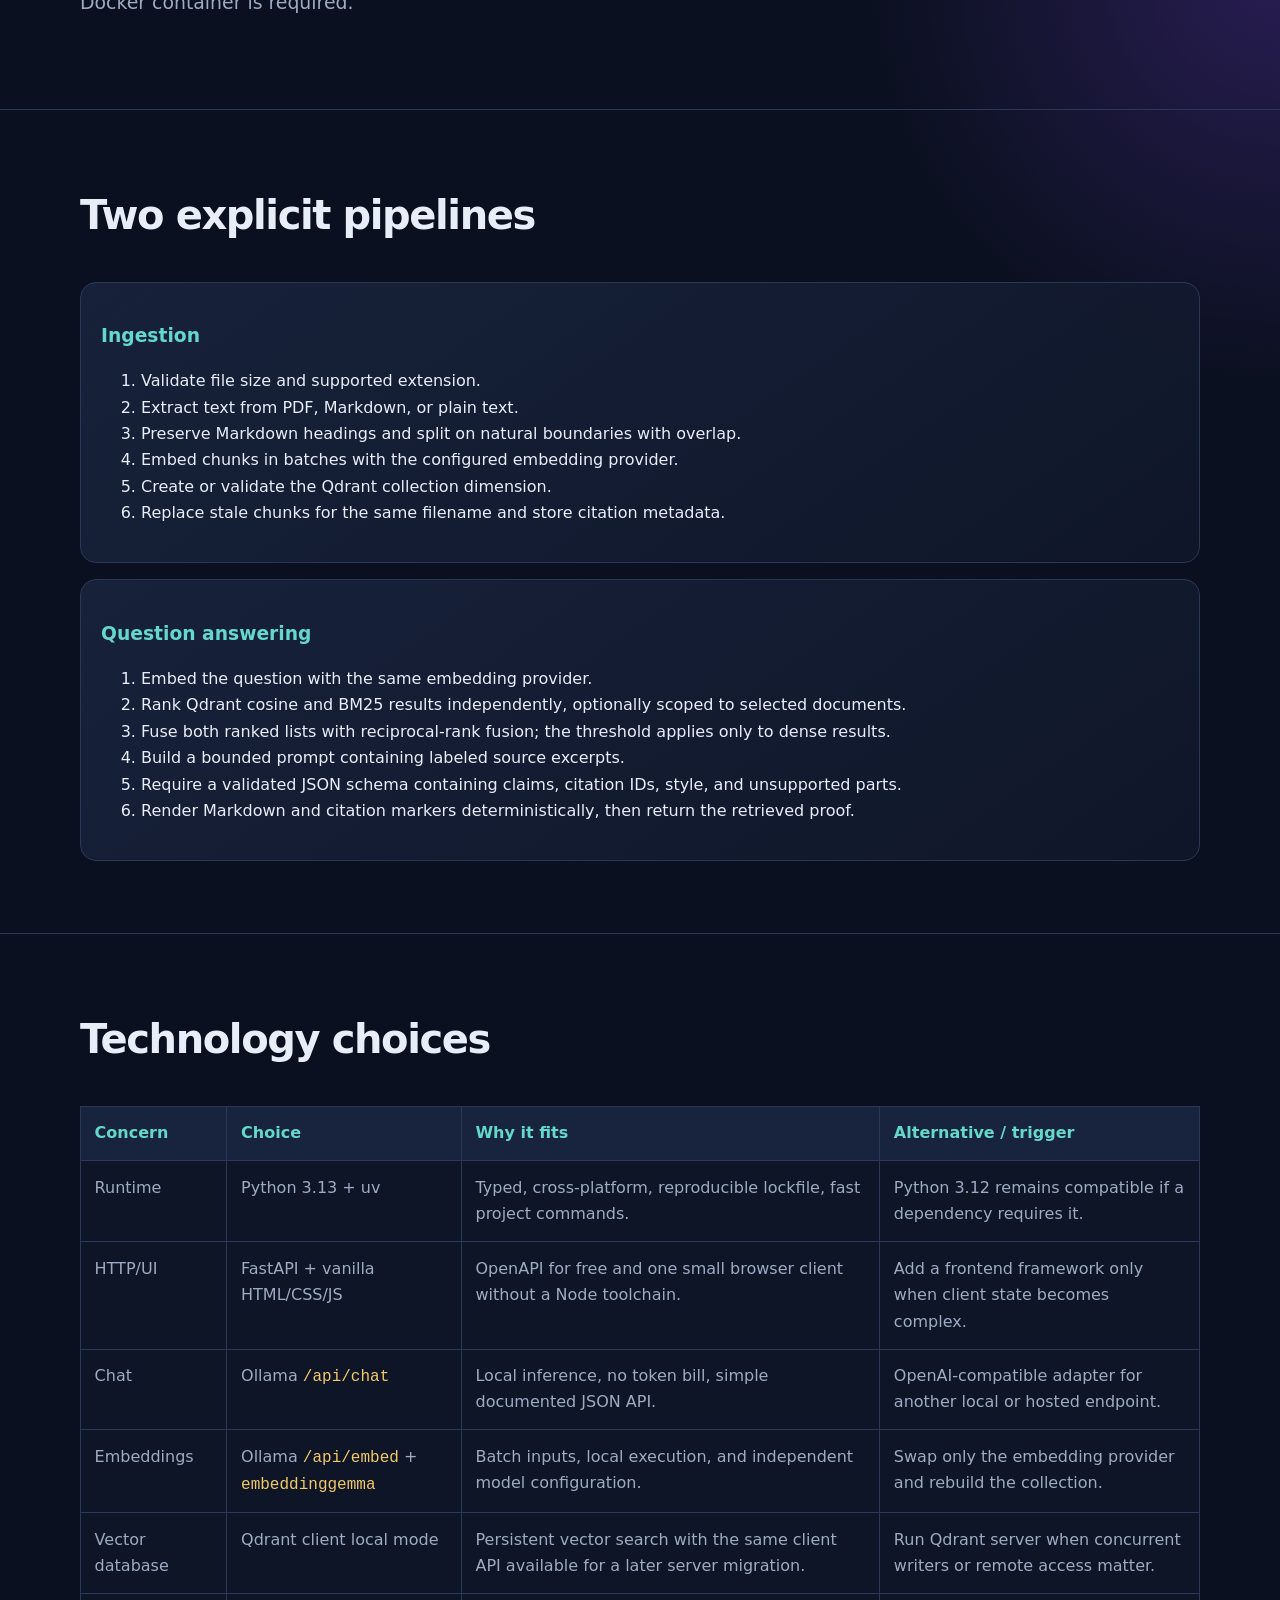
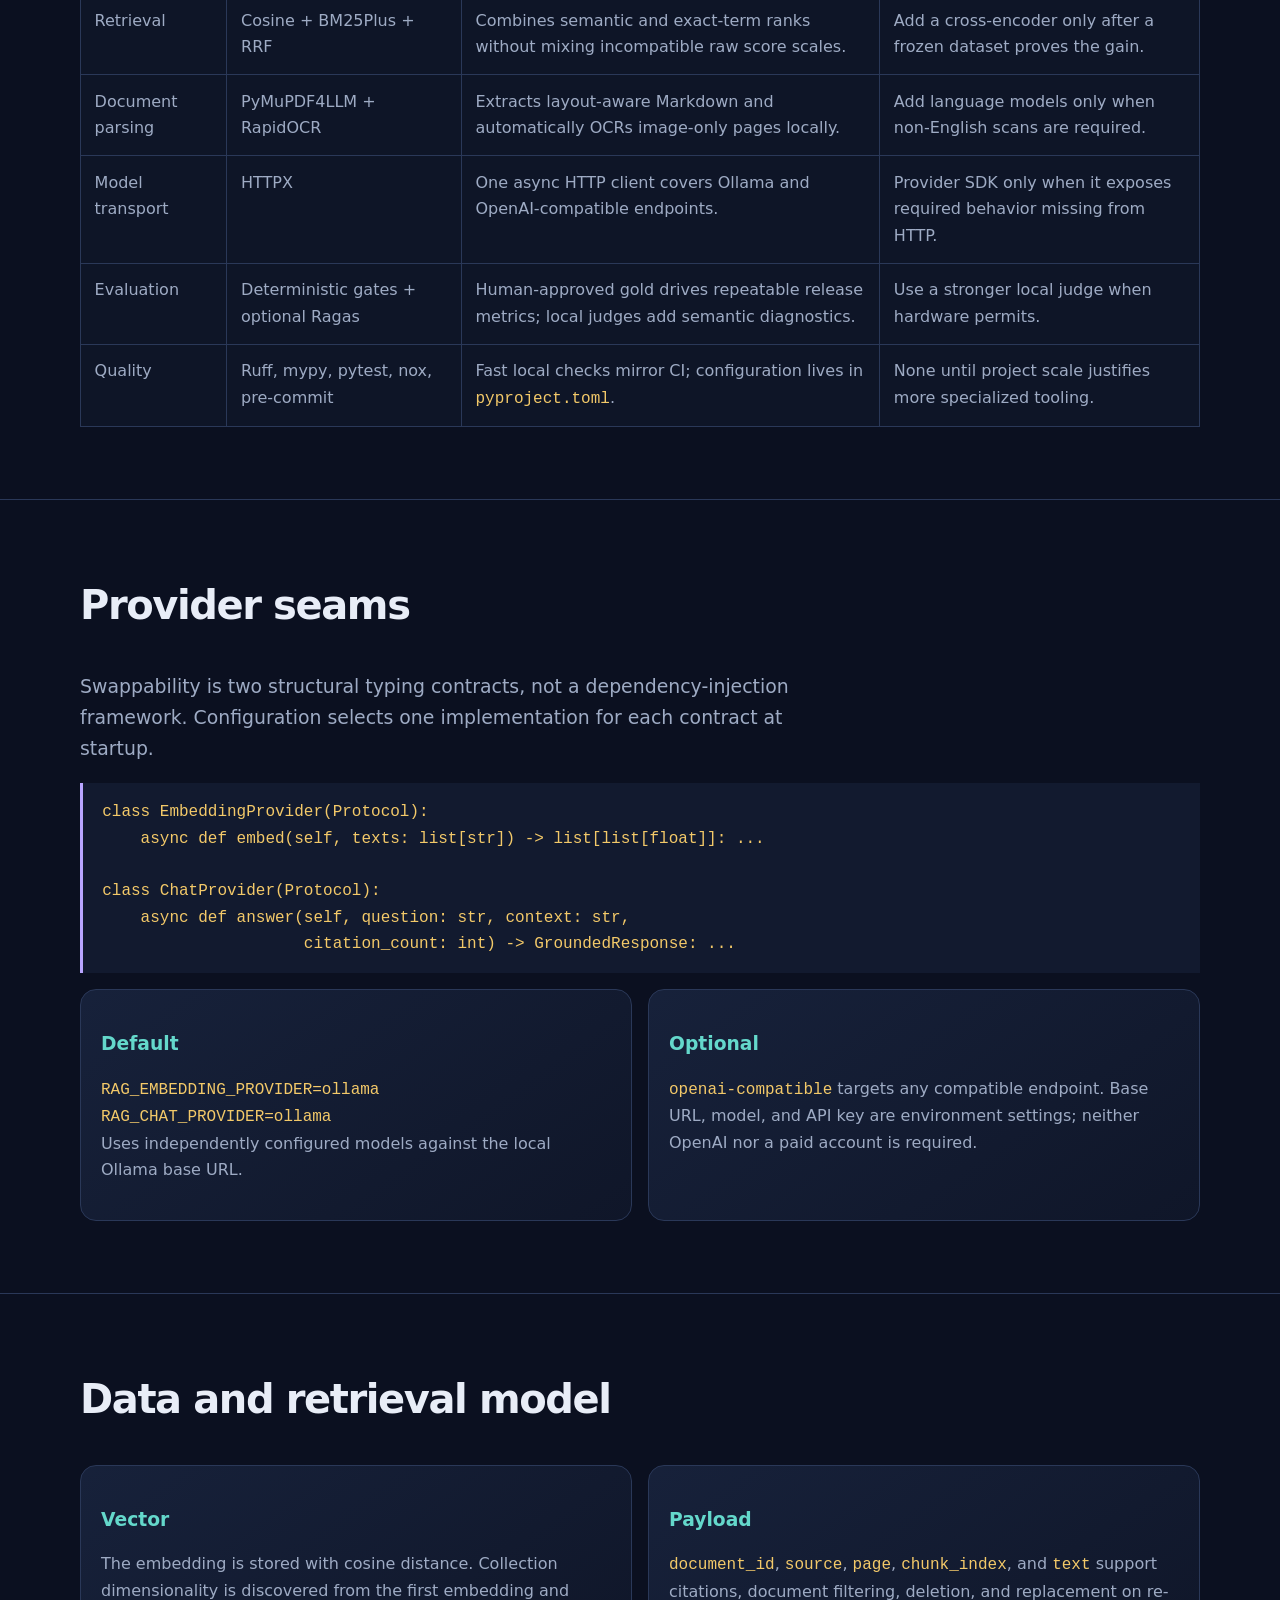
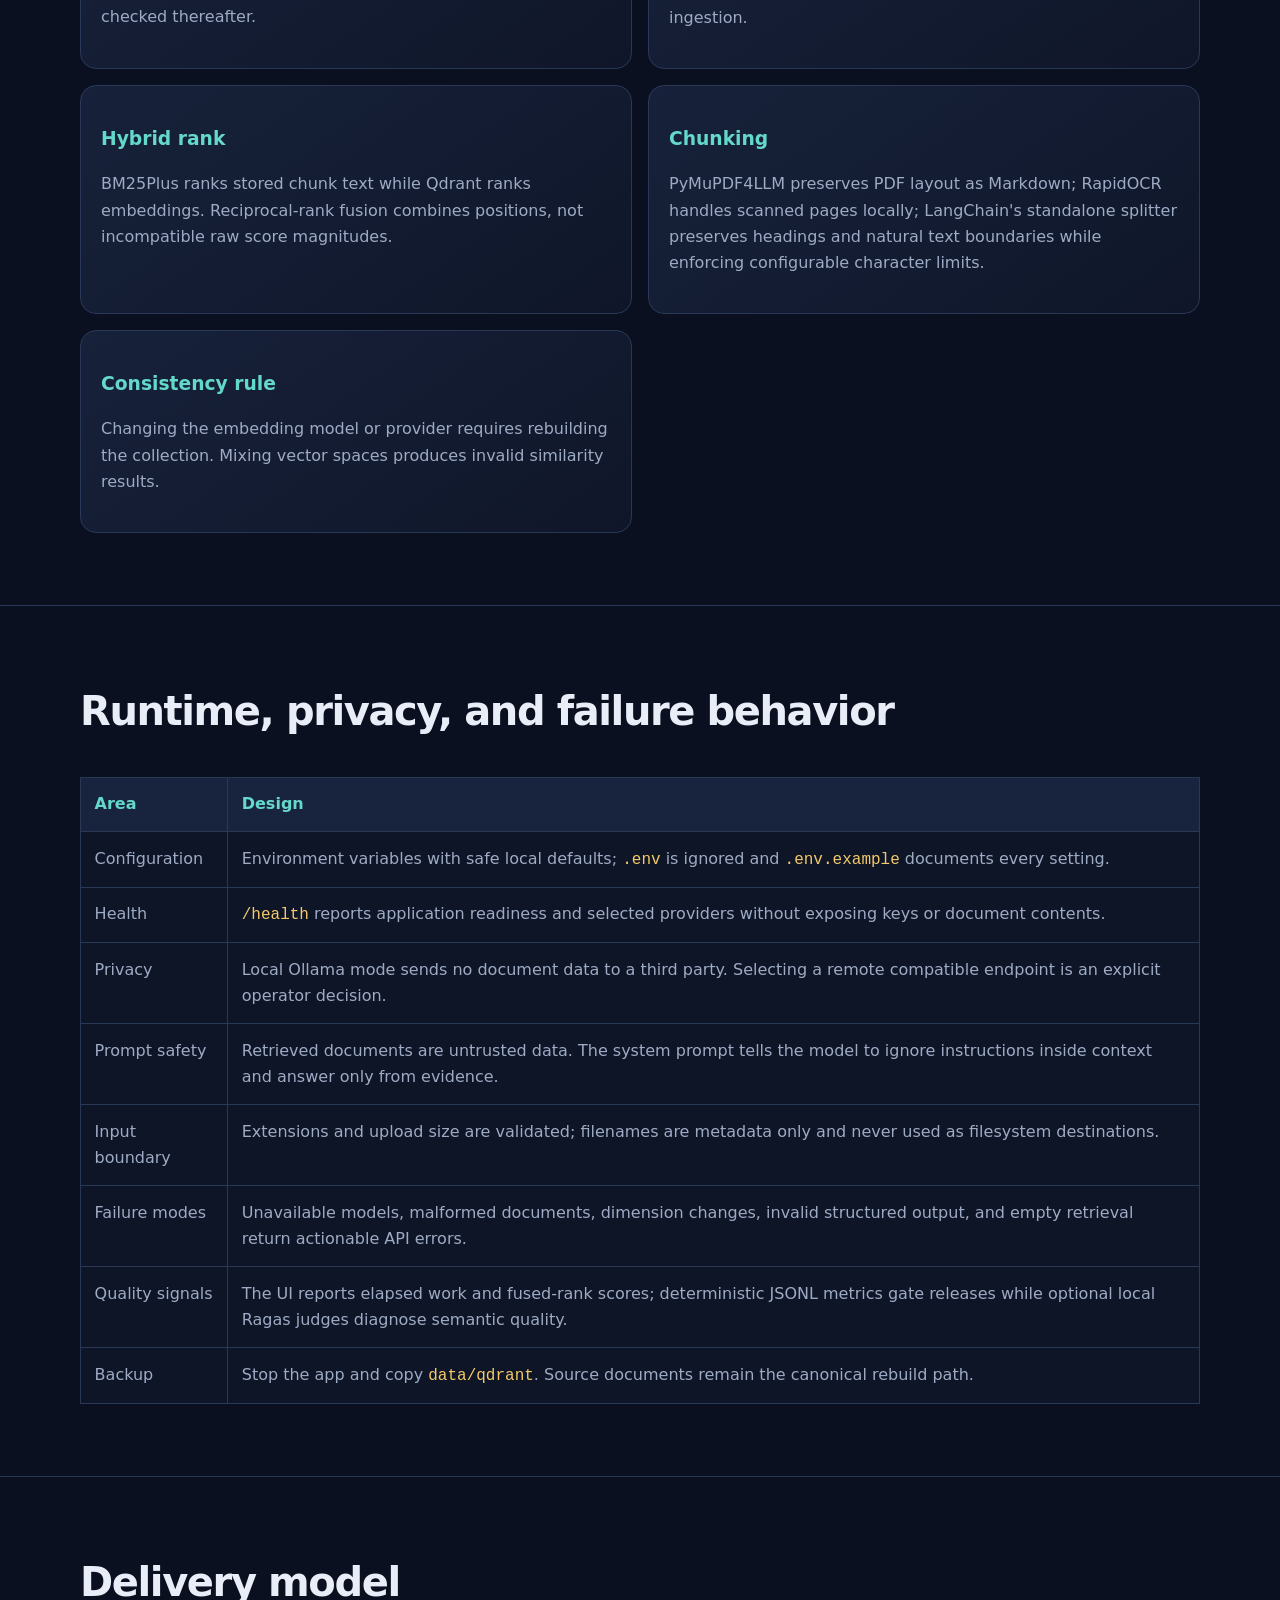
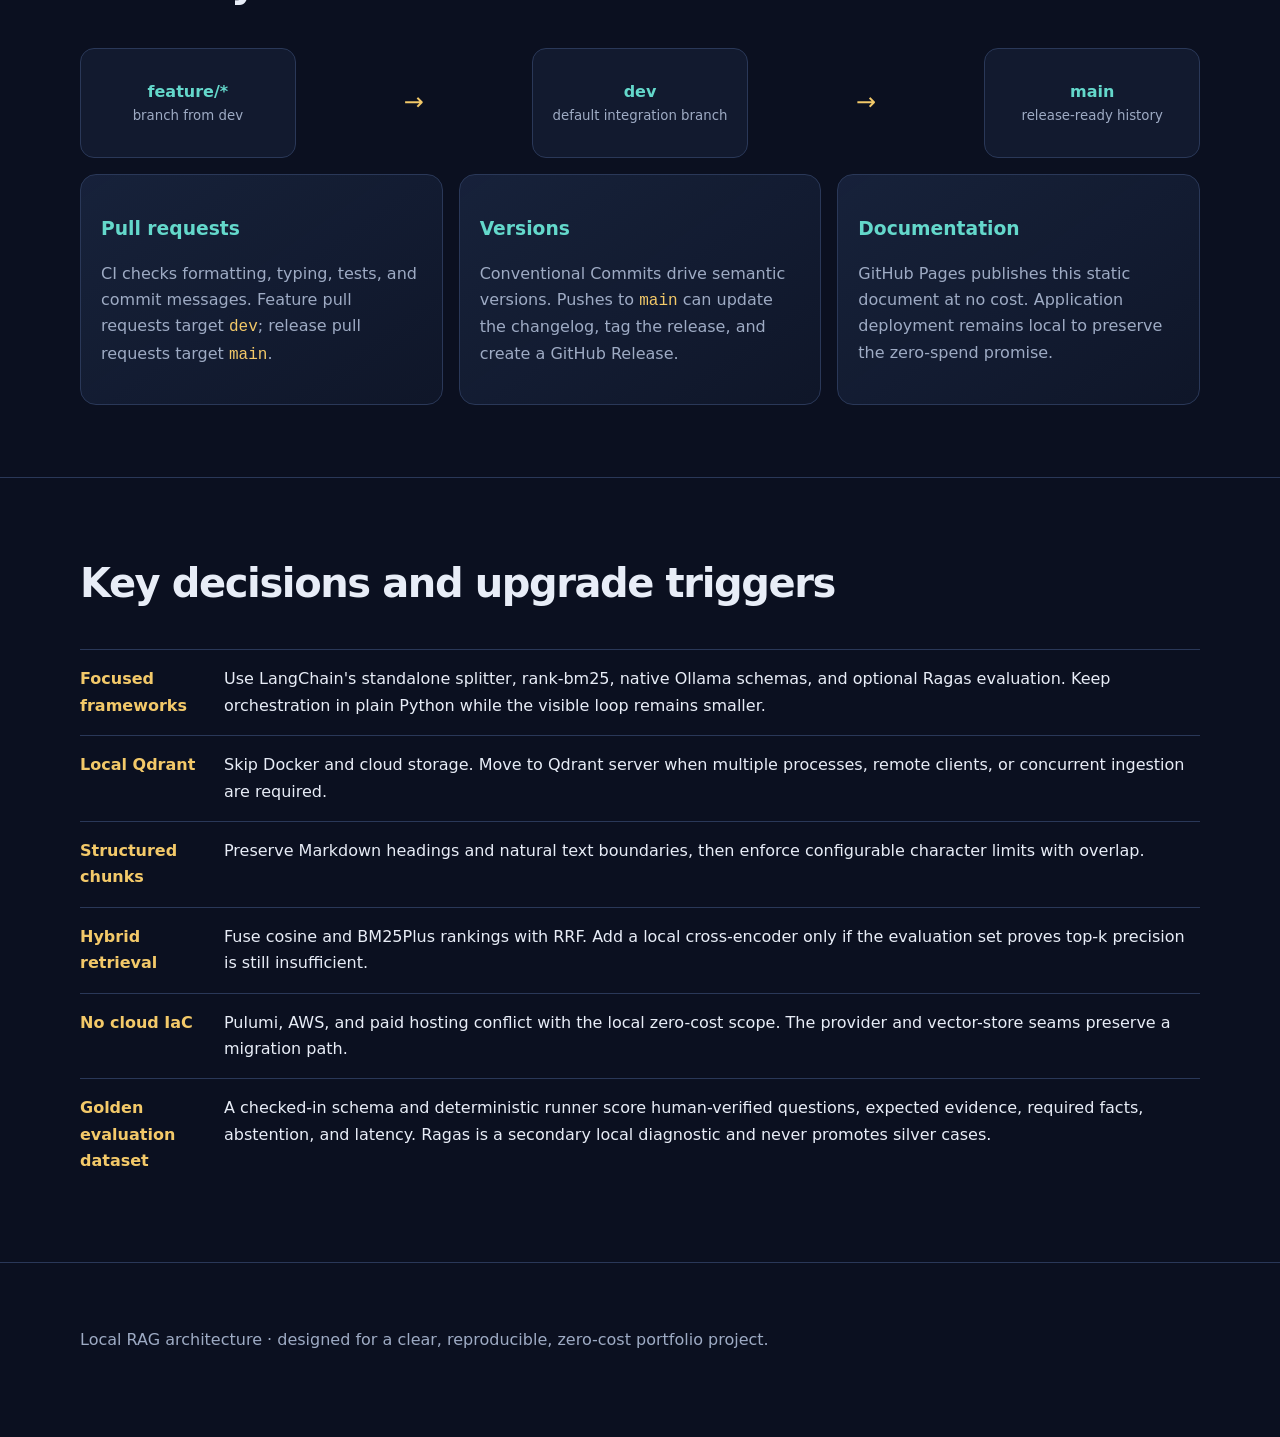
==== commit c21b8ea6: "feat(rag): add hybrid grounded pipeline Fuse dense and lexical ranks without mixing raw scores. Use " ====
--- a/docs/index.html
+++ b/docs/index.html
@@ -150,11 +150,11 @@
             <h3>Question answering</h3>
             <ol>
               <li>Embed the question with the same embedding provider.</li>
-              <li>Fuse dense similarity with keyword coverage, optionally scoped to selected documents.</li>
-              <li>Reject weak matches below <code>RAG_SCORE_THRESHOLD</code>.</li>
+              <li>Rank Qdrant cosine and BM25 results independently, optionally scoped to selected documents.</li>
+              <li>Fuse both ranked lists with reciprocal-rank fusion; the threshold applies only to dense results.</li>
               <li>Build a bounded prompt containing labeled source excerpts.</li>
-              <li>Ask the configured chat provider to answer only from that context.</li>
-              <li>Return the answer plus structured citations and hybrid relevance scores.</li>
+              <li>Require a validated JSON schema containing claims, citation IDs, style, and unsupported parts.</li>
+              <li>Render Markdown and citation markers deterministically, then return the retrieved proof.</li>
             </ol>
           </article>
         </div>
@@ -173,8 +173,10 @@
               <tr><td>Chat</td><td>Ollama <code>/api/chat</code></td><td>Local inference, no token bill, simple documented JSON API.</td><td>OpenAI-compatible adapter for another local or hosted endpoint.</td></tr>
               <tr><td>Embeddings</td><td>Ollama <code>/api/embed</code> + <code>embeddinggemma</code></td><td>Batch inputs, local execution, and independent model configuration.</td><td>Swap only the embedding provider and rebuild the collection.</td></tr>
               <tr><td>Vector database</td><td>Qdrant client local mode</td><td>Persistent vector search with the same client API available for a later server migration.</td><td>Run Qdrant server when concurrent writers or remote access matter.</td></tr>
+              <tr><td>Retrieval</td><td>Cosine + BM25Plus + RRF</td><td>Combines semantic and exact-term ranks without mixing incompatible raw score scales.</td><td>Add a cross-encoder only after a frozen dataset proves the gain.</td></tr>
               <tr><td>Document parsing</td><td>PyMuPDF4LLM + RapidOCR</td><td>Extracts layout-aware Markdown and automatically OCRs image-only pages locally.</td><td>Add language models only when non-English scans are required.</td></tr>
               <tr><td>Model transport</td><td>HTTPX</td><td>One async HTTP client covers Ollama and OpenAI-compatible endpoints.</td><td>Provider SDK only when it exposes required behavior missing from HTTP.</td></tr>
+              <tr><td>Evaluation</td><td>Deterministic gates + optional Ragas</td><td>Human-approved gold drives repeatable release metrics; local judges add semantic diagnostics.</td><td>Use a stronger local judge when hardware permits.</td></tr>
               <tr><td>Quality</td><td>Ruff, mypy, pytest, nox, pre-commit</td><td>Fast local checks mirror CI; configuration lives in <code>pyproject.toml</code>.</td><td>None until project scale justifies more specialized tooling.</td></tr>
             </tbody>
           </table>
@@ -190,7 +192,8 @@
     async def embed(self, texts: list[str]) -&gt; list[list[float]]: ...
 
 class ChatProvider(Protocol):
-    async def answer(self, question: str, context: str) -&gt; str: ...</code></pre></div>
+    async def answer(self, question: str, context: str,
+                     citation_count: int) -&gt; GroundedResponse: ...</code></pre></div>
         <div class="grid" style="margin-top: 1rem">
           <article class="card wide"><h3>Default</h3><p><code>RAG_EMBEDDING_PROVIDER=ollama</code><br><code>RAG_CHAT_PROVIDER=ollama</code><br>Uses independently configured models against the local Ollama base URL.</p></article>
           <article class="card wide"><h3>Optional</h3><p><code>openai-compatible</code> targets any compatible endpoint. Base URL, model, and API key are environment settings; neither OpenAI nor a paid account is required.</p></article>
@@ -204,6 +207,7 @@
         <div class="grid">
           <article class="card wide"><h3>Vector</h3><p>The embedding is stored with cosine distance. Collection dimensionality is discovered from the first embedding and checked thereafter.</p></article>
           <article class="card wide"><h3>Payload</h3><p><code>document_id</code>, <code>source</code>, <code>page</code>, <code>chunk_index</code>, and <code>text</code> support citations, document filtering, deletion, and replacement on re-ingestion.</p></article>
+          <article class="card wide"><h3>Hybrid rank</h3><p>BM25Plus ranks stored chunk text while Qdrant ranks embeddings. Reciprocal-rank fusion combines positions, not incompatible raw score magnitudes.</p></article>
           <article class="card wide"><h3>Chunking</h3><p>PyMuPDF4LLM preserves PDF layout as Markdown; RapidOCR handles scanned pages locally; LangChain's standalone splitter preserves headings and natural text boundaries while enforcing configurable character limits.</p></article>
           <article class="card wide"><h3>Consistency rule</h3><p>Changing the embedding model or provider requires rebuilding the collection. Mixing vector spaces produces invalid similarity results.</p></article>
         </div>
@@ -222,8 +226,8 @@
               <tr><td>Privacy</td><td>Local Ollama mode sends no document data to a third party. Selecting a remote compatible endpoint is an explicit operator decision.</td></tr>
               <tr><td>Prompt safety</td><td>Retrieved documents are untrusted data. The system prompt tells the model to ignore instructions inside context and answer only from evidence.</td></tr>
               <tr><td>Input boundary</td><td>Extensions and upload size are validated; filenames are metadata only and never used as filesystem destinations.</td></tr>
-              <tr><td>Failure modes</td><td>Unavailable models, malformed documents, dimension changes, and empty retrieval return actionable API errors.</td></tr>
-              <tr><td>Quality signals</td><td>The UI reports elapsed work and citation scores; the live JSONL evaluator records retrieval, grounding, abstention, and p95 latency metrics.</td></tr>
+              <tr><td>Failure modes</td><td>Unavailable models, malformed documents, dimension changes, invalid structured output, and empty retrieval return actionable API errors.</td></tr>
+              <tr><td>Quality signals</td><td>The UI reports elapsed work and fused-rank scores; deterministic JSONL metrics gate releases while optional local Ragas judges diagnose semantic quality.</td></tr>
               <tr><td>Backup</td><td>Stop the app and copy <code>data/qdrant</code>. Source documents remain the canonical rebuild path.</td></tr>
             </tbody>
           </table>
@@ -252,12 +256,12 @@
     <section id="decisions">
       <div class="wrap">
         <h2>Key decisions and upgrade triggers</h2>
-        <div class="decision"><b>Direct APIs</b><span>Keep direct model APIs and use only LangChain's standalone text splitters; skip orchestration frameworks until they remove more code than they introduce.</span></div>
+        <div class="decision"><b>Focused frameworks</b><span>Use LangChain's standalone splitter, rank-bm25, native Ollama schemas, and optional Ragas evaluation. Keep orchestration in plain Python while the visible loop remains smaller.</span></div>
         <div class="decision"><b>Local Qdrant</b><span>Skip Docker and cloud storage. Move to Qdrant server when multiple processes, remote clients, or concurrent ingestion are required.</span></div>
         <div class="decision"><b>Structured chunks</b><span>Preserve Markdown headings and natural text boundaries, then enforce configurable character limits with overlap.</span></div>
-        <div class="decision"><b>Lightweight hybrid retrieval</b><span>Fuse dense similarity with keyword coverage. Add a local cross-encoder only if the evaluation set proves top-k precision is still insufficient.</span></div>
+        <div class="decision"><b>Hybrid retrieval</b><span>Fuse cosine and BM25Plus rankings with RRF. Add a local cross-encoder only if the evaluation set proves top-k precision is still insufficient.</span></div>
         <div class="decision"><b>No cloud IaC</b><span>Pulumi, AWS, and paid hosting conflict with the local zero-cost scope. The provider and vector-store seams preserve a migration path.</span></div>
-        <div class="decision"><b>Golden evaluation dataset</b><span>A checked-in schema and live runner score human-verified questions, expected evidence, required facts, abstention, and latency. Private cases and results remain outside Git.</span></div>
+        <div class="decision"><b>Golden evaluation dataset</b><span>A checked-in schema and deterministic runner score human-verified questions, expected evidence, required facts, abstention, and latency. Ragas is a secondary local diagnostic and never promotes silver cases.</span></div>
       </div>
     </section>
   </main>
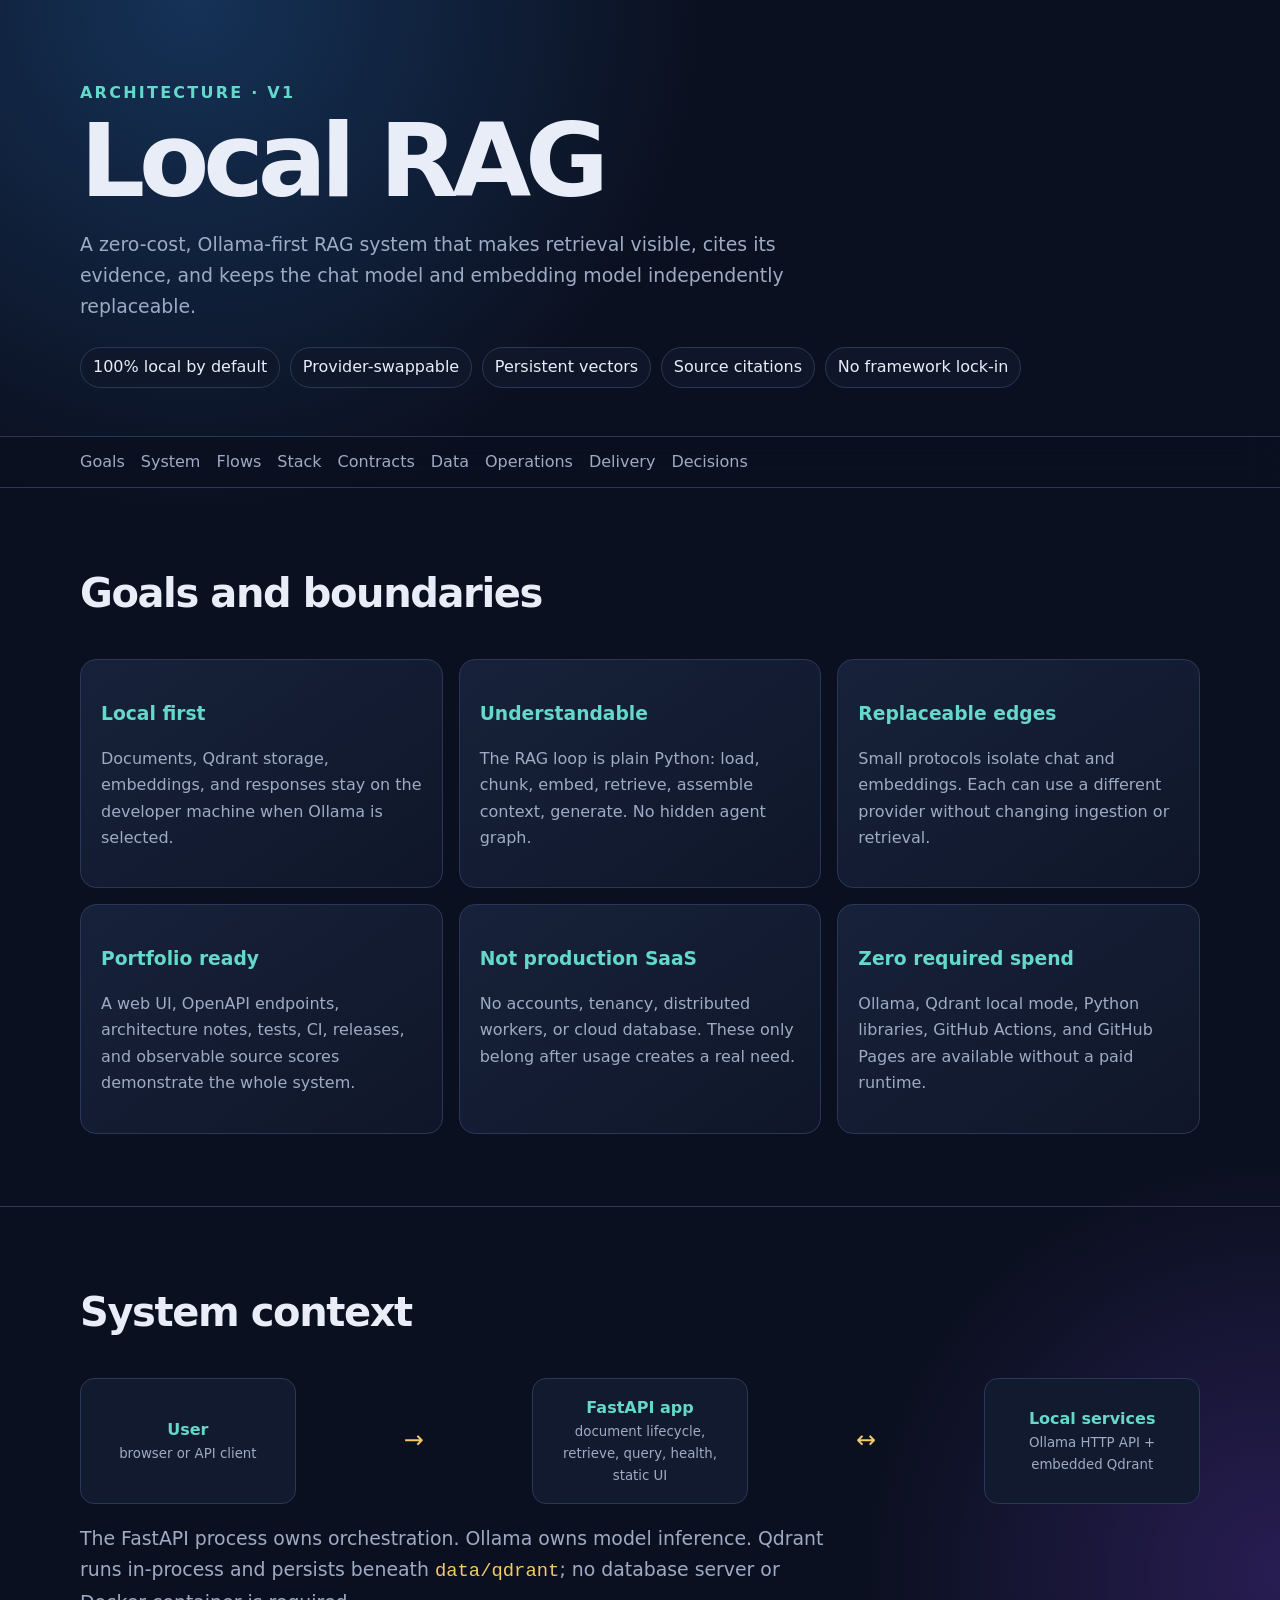
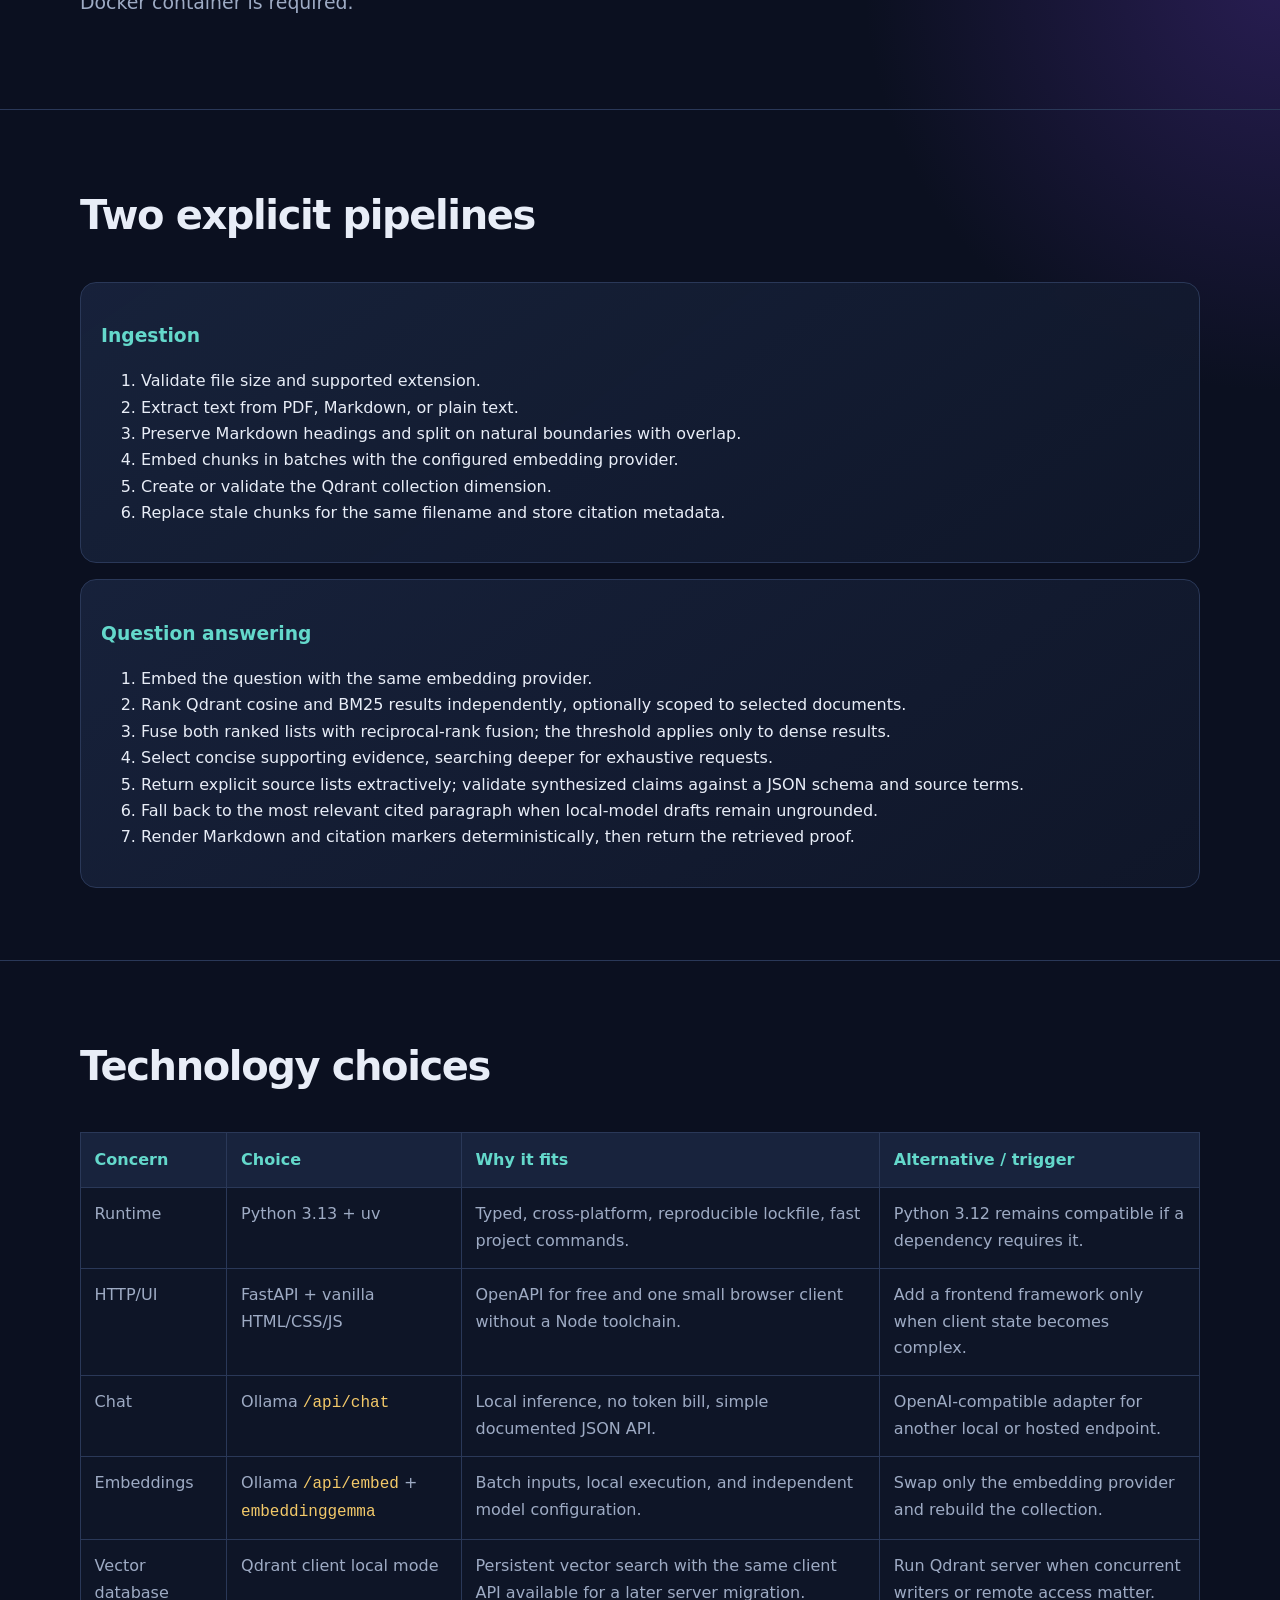
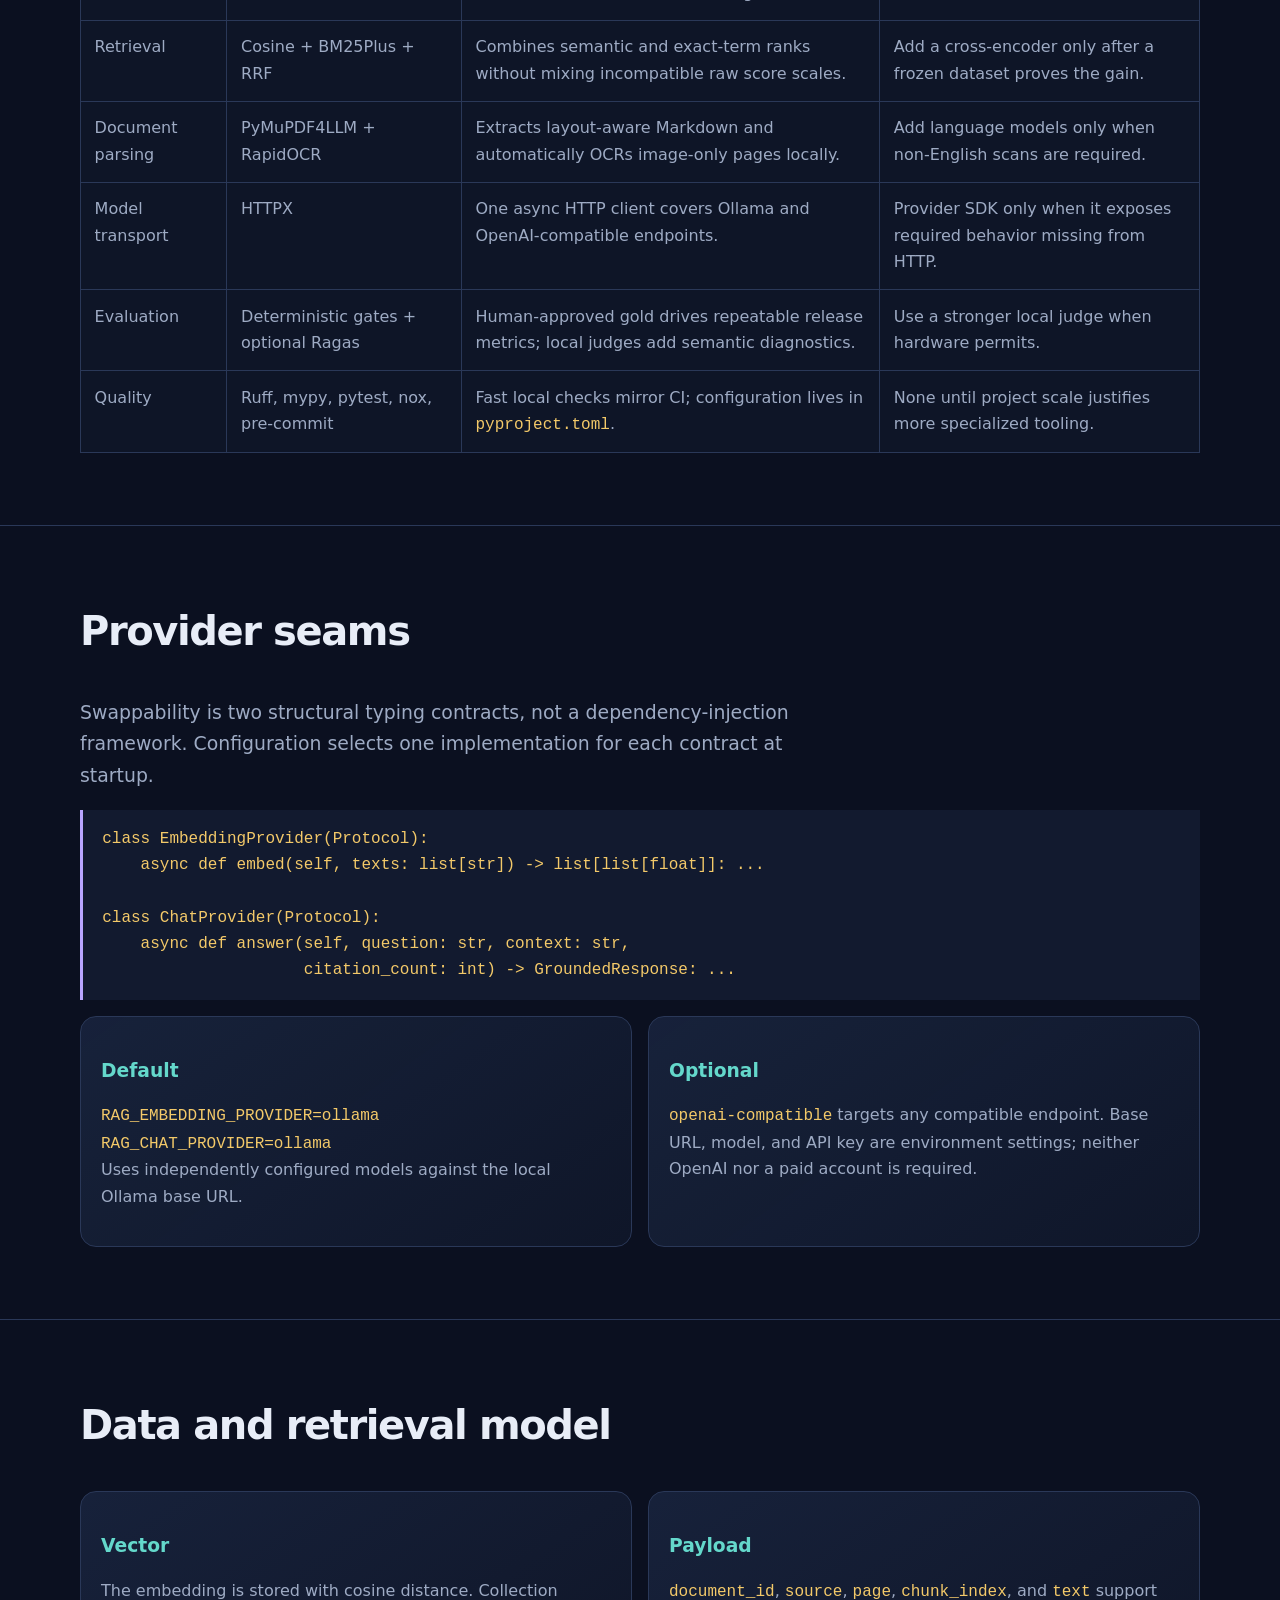
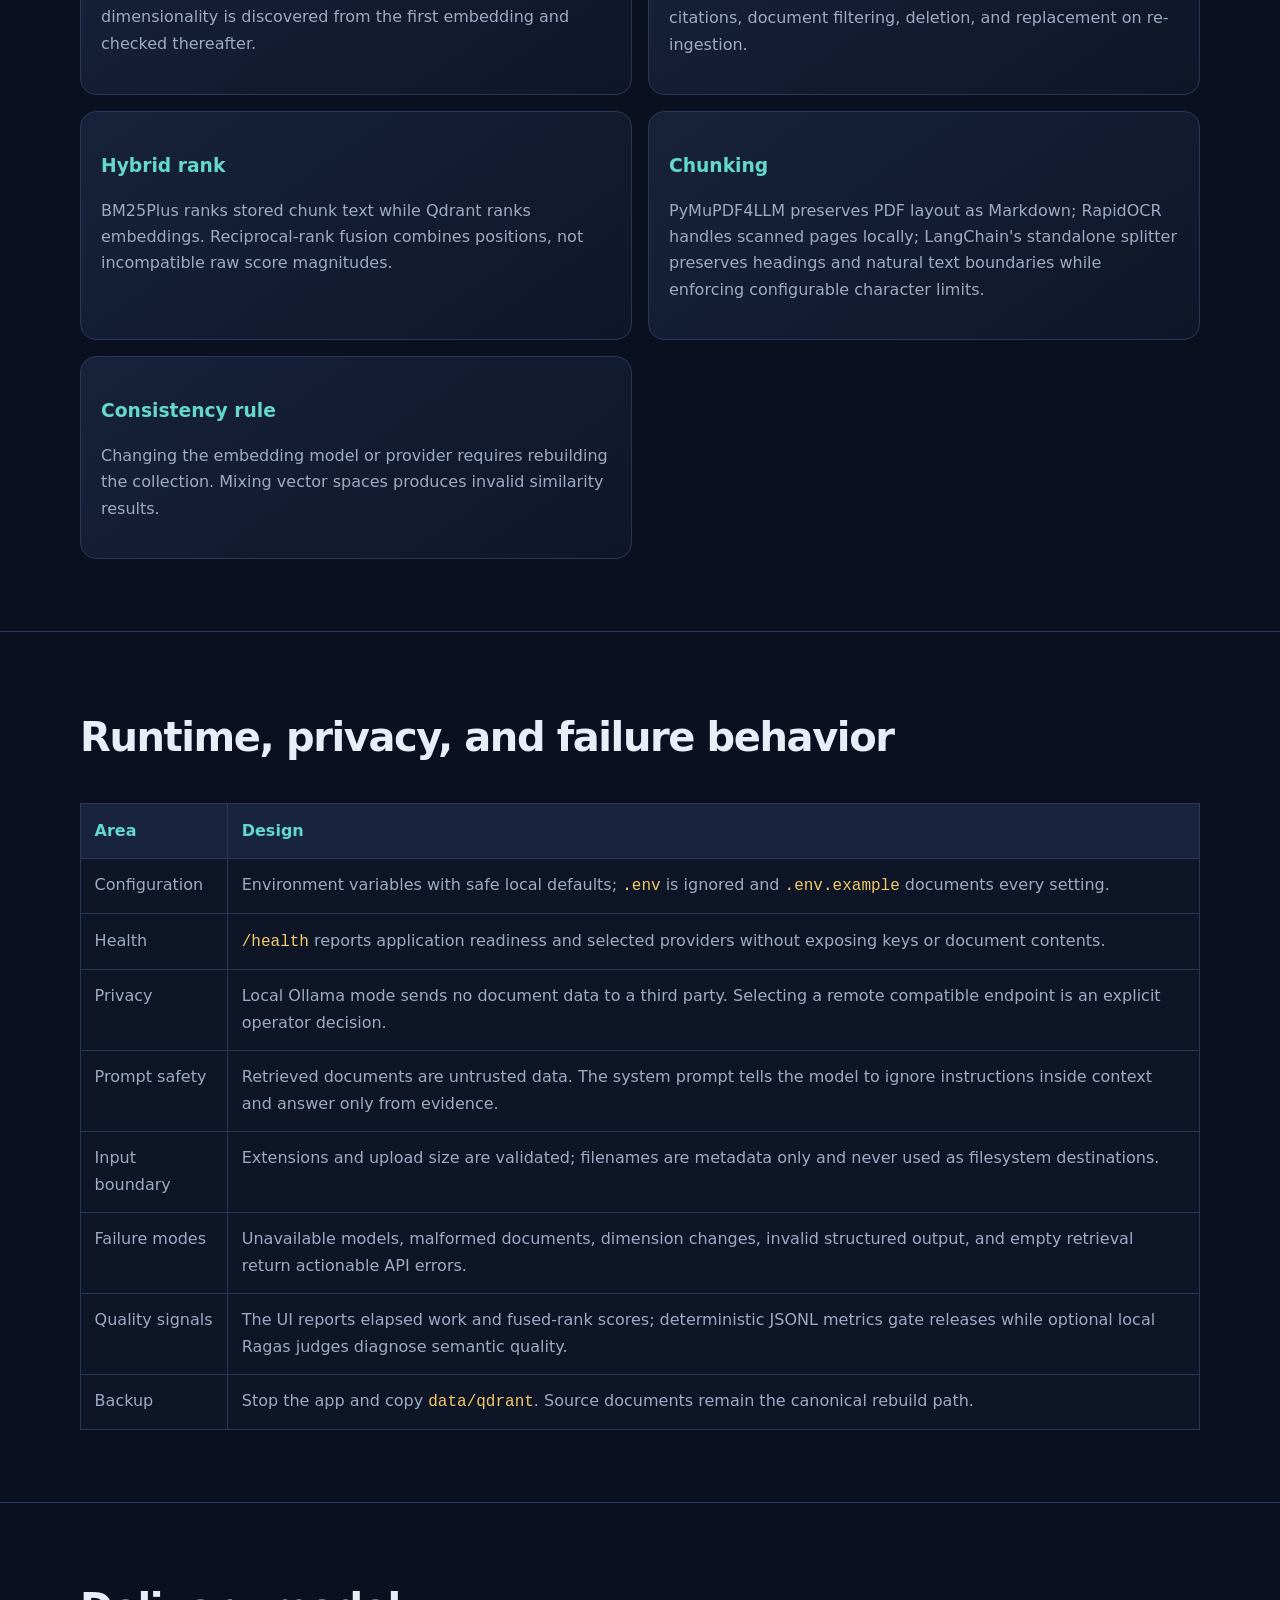
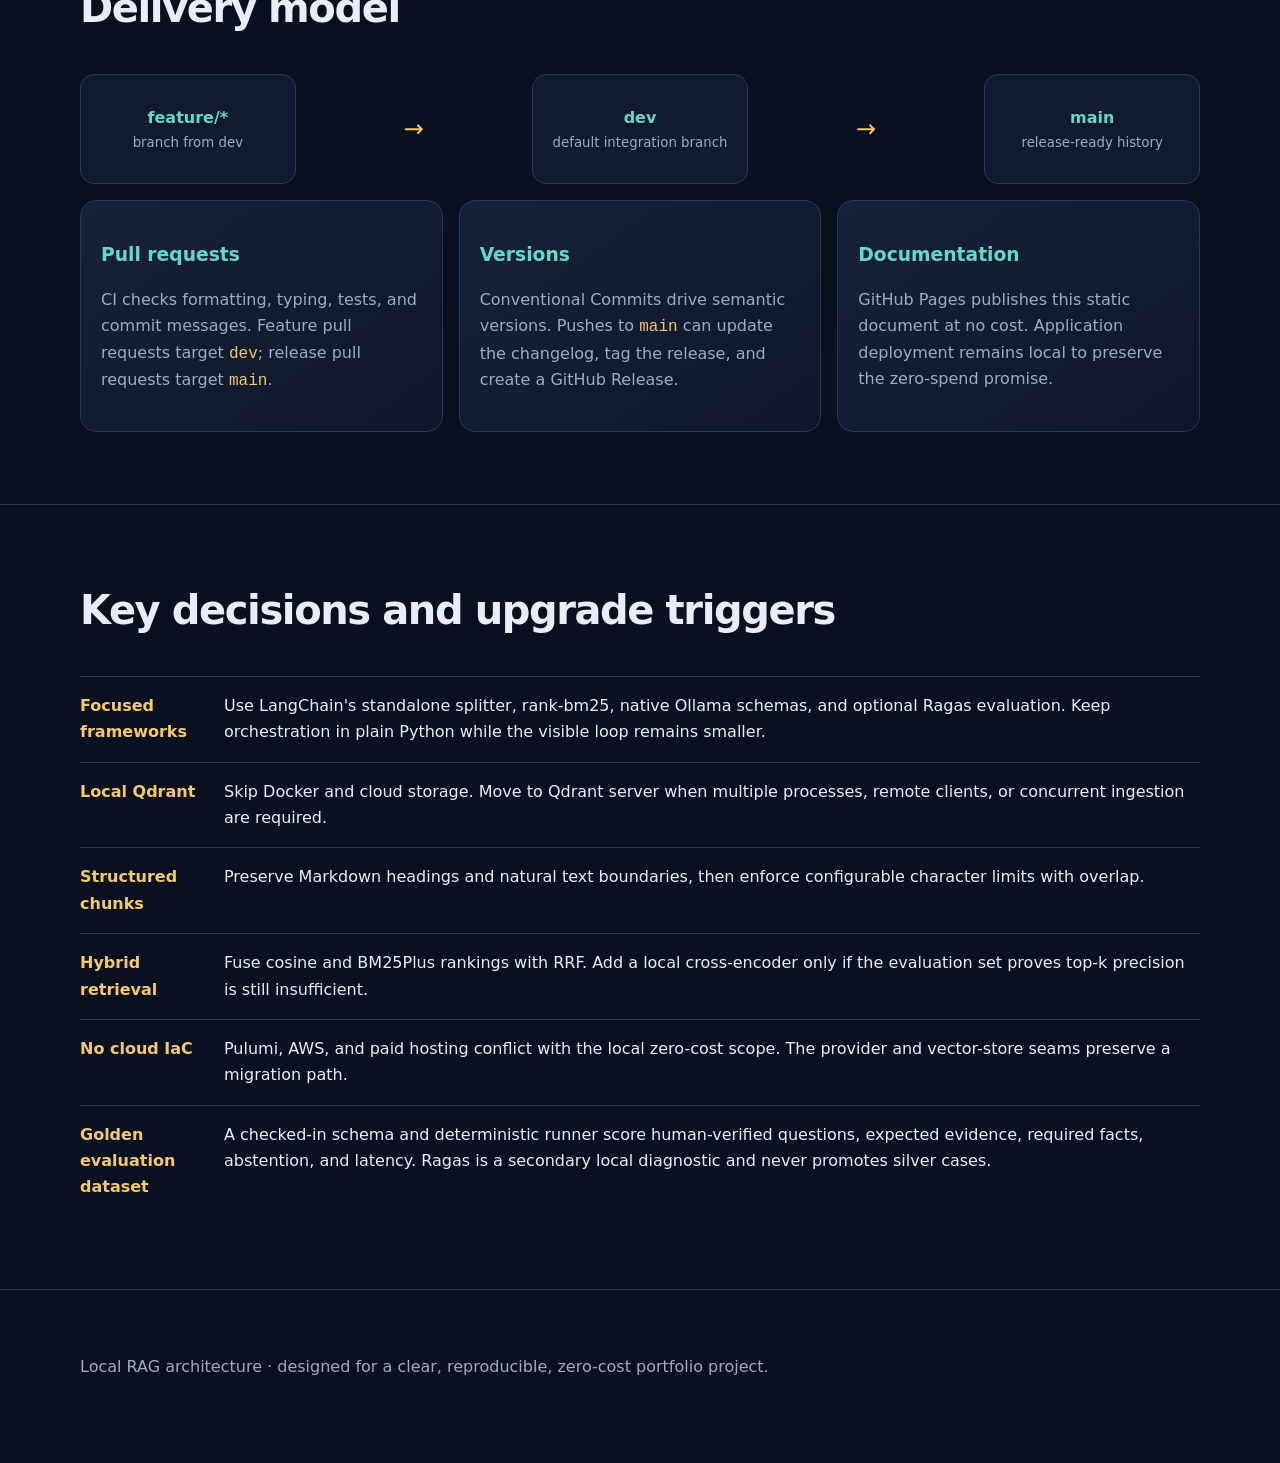
==== commit c3b60684: "fix(rag): ground exhaustive answers Search deeper for explicit structures and return source items ve" ====
--- a/docs/index.html
+++ b/docs/index.html
@@ -152,8 +152,9 @@
               <li>Embed the question with the same embedding provider.</li>
               <li>Rank Qdrant cosine and BM25 results independently, optionally scoped to selected documents.</li>
               <li>Fuse both ranked lists with reciprocal-rank fusion; the threshold applies only to dense results.</li>
-              <li>Build a bounded prompt containing labeled source excerpts.</li>
-              <li>Require a validated JSON schema containing claims, citation IDs, style, and unsupported parts.</li>
+              <li>Select concise supporting evidence, searching deeper for exhaustive requests.</li>
+              <li>Return explicit source lists extractively; validate synthesized claims against a JSON schema and source terms.</li>
+              <li>Fall back to the most relevant cited paragraph when local-model drafts remain ungrounded.</li>
               <li>Render Markdown and citation markers deterministically, then return the retrieved proof.</li>
             </ol>
           </article>
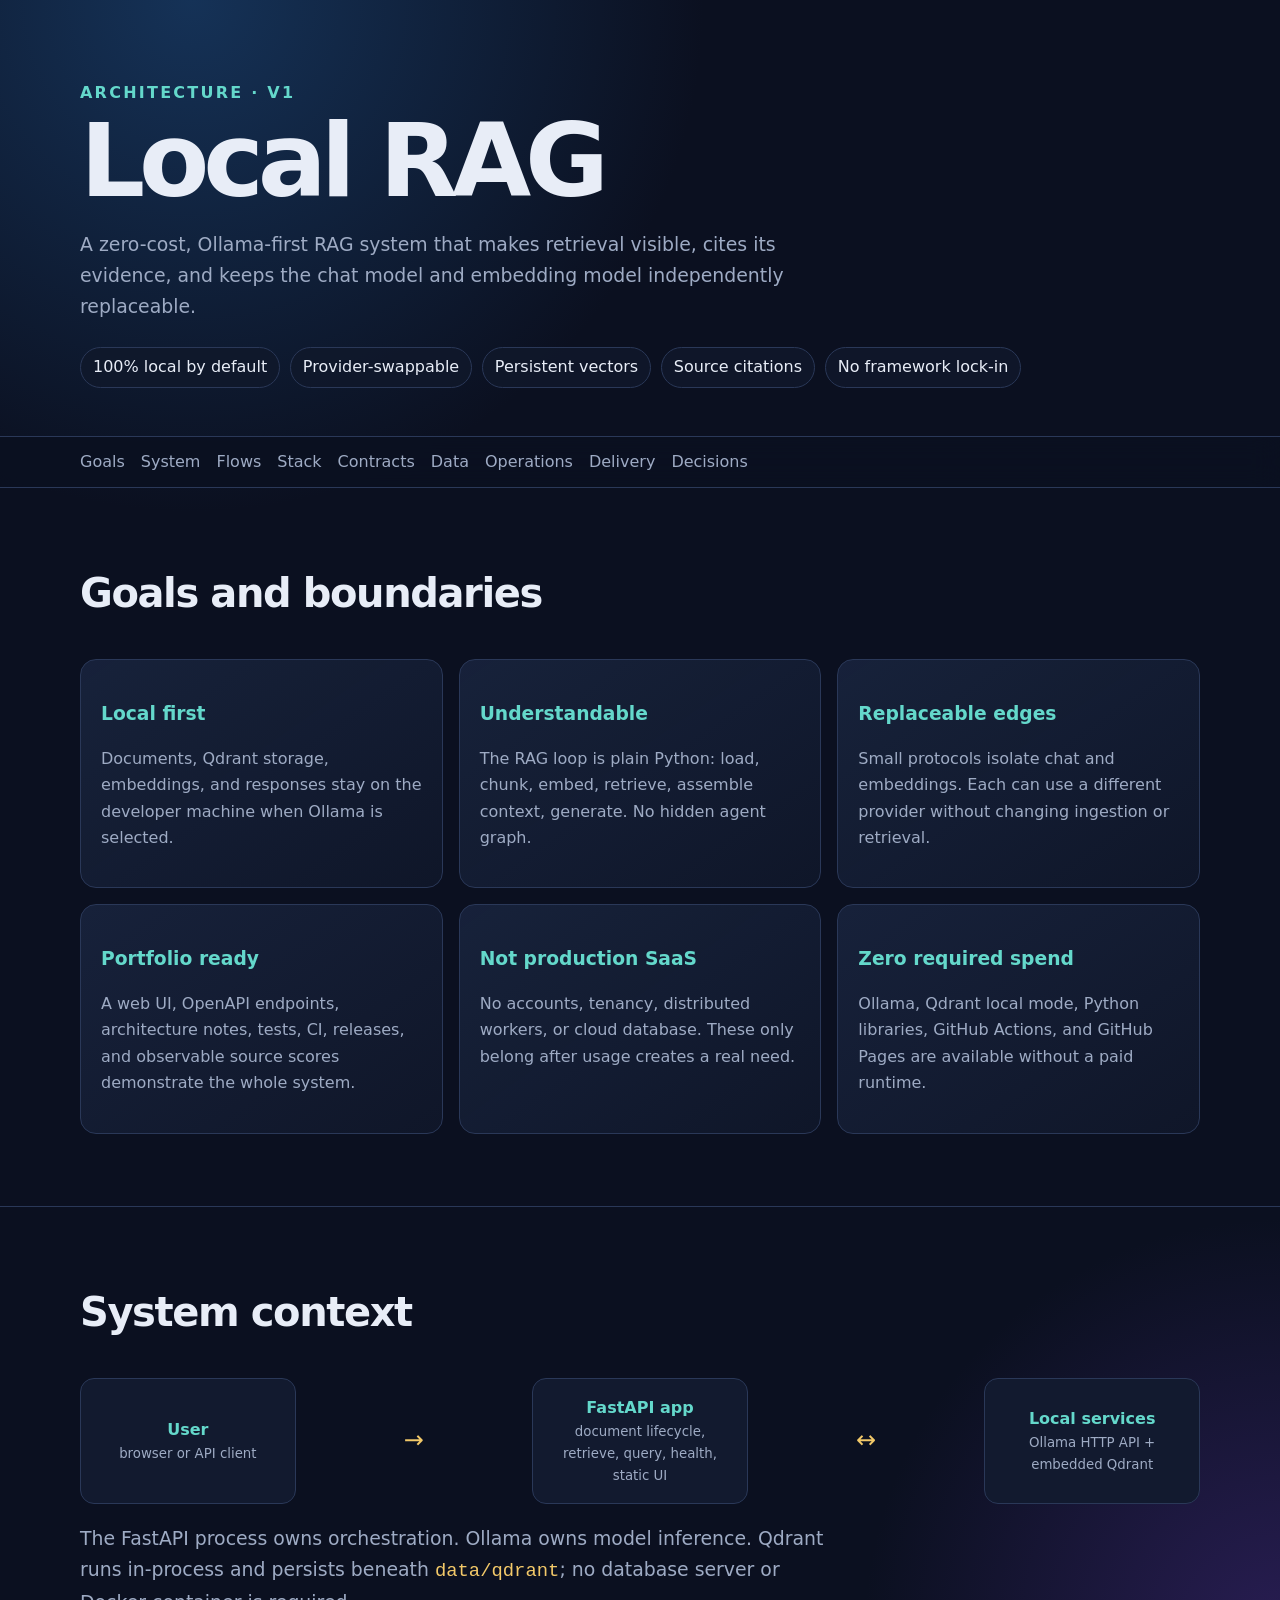
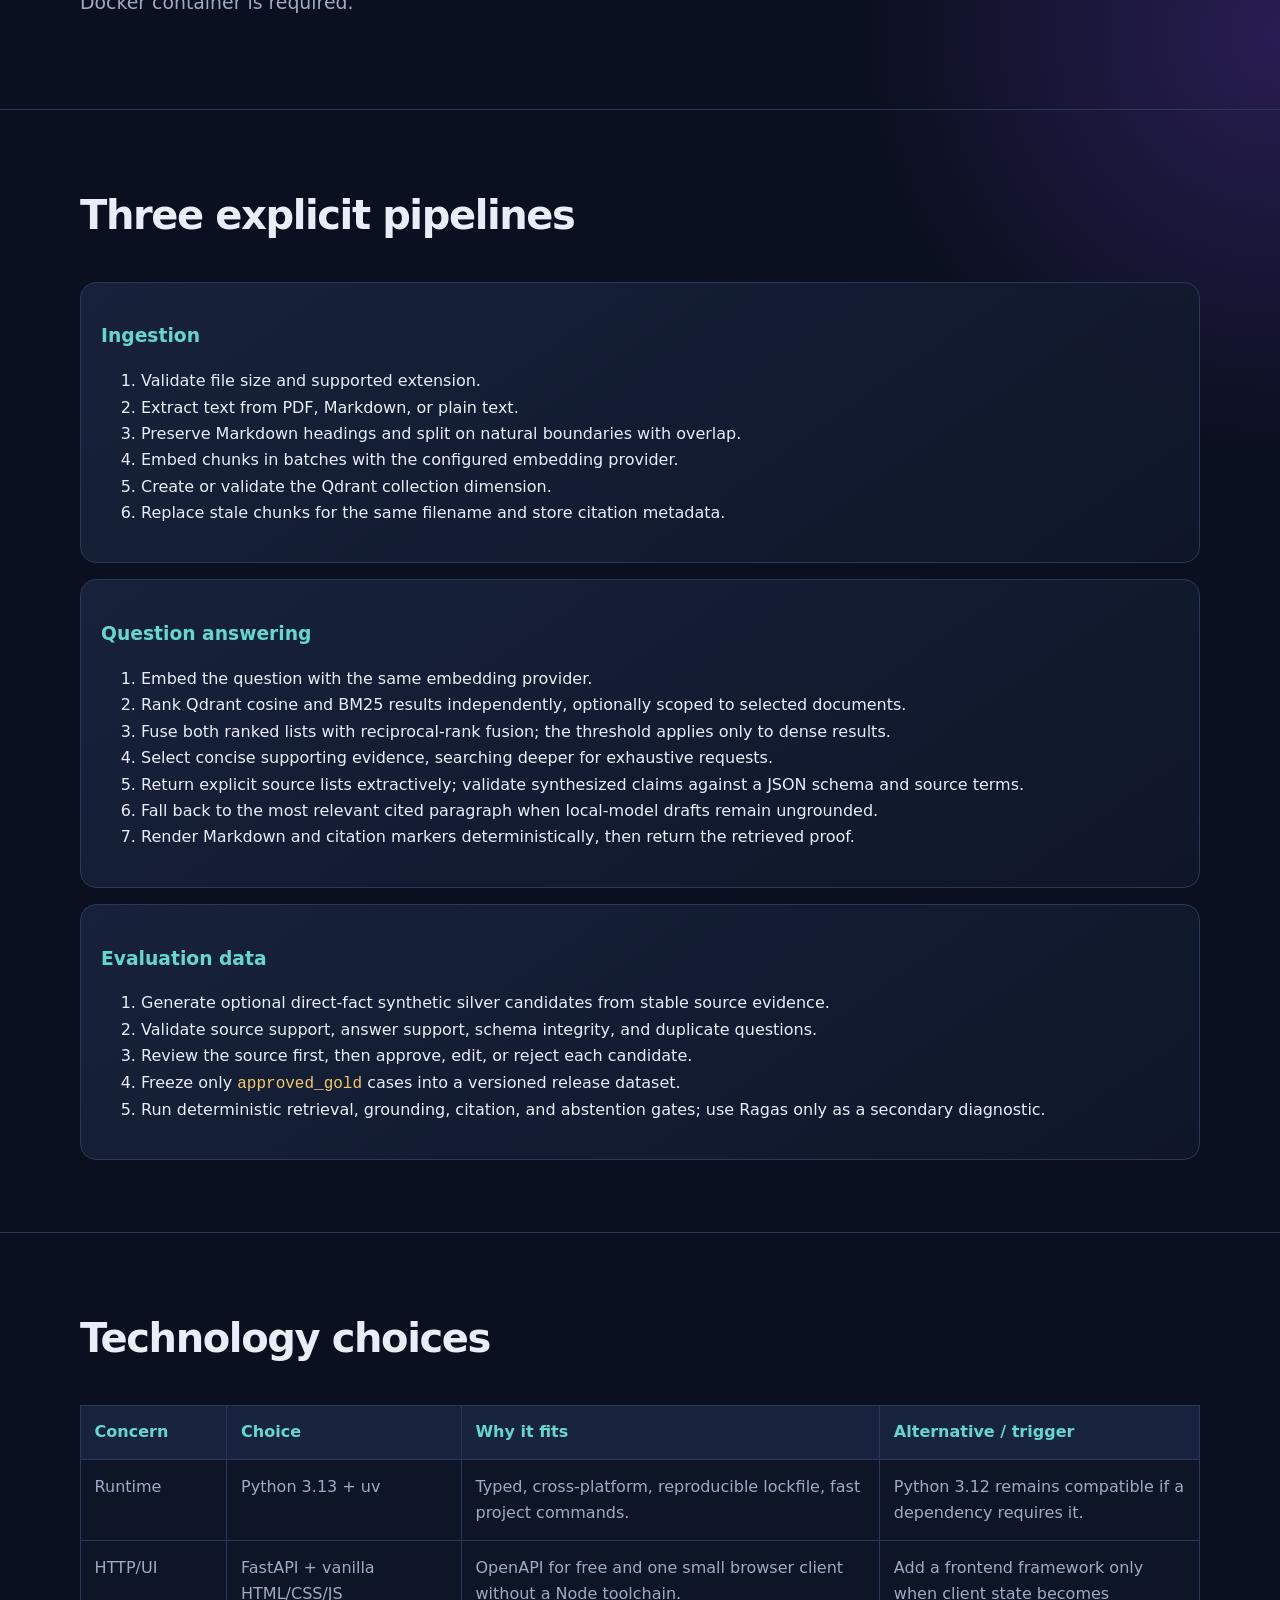
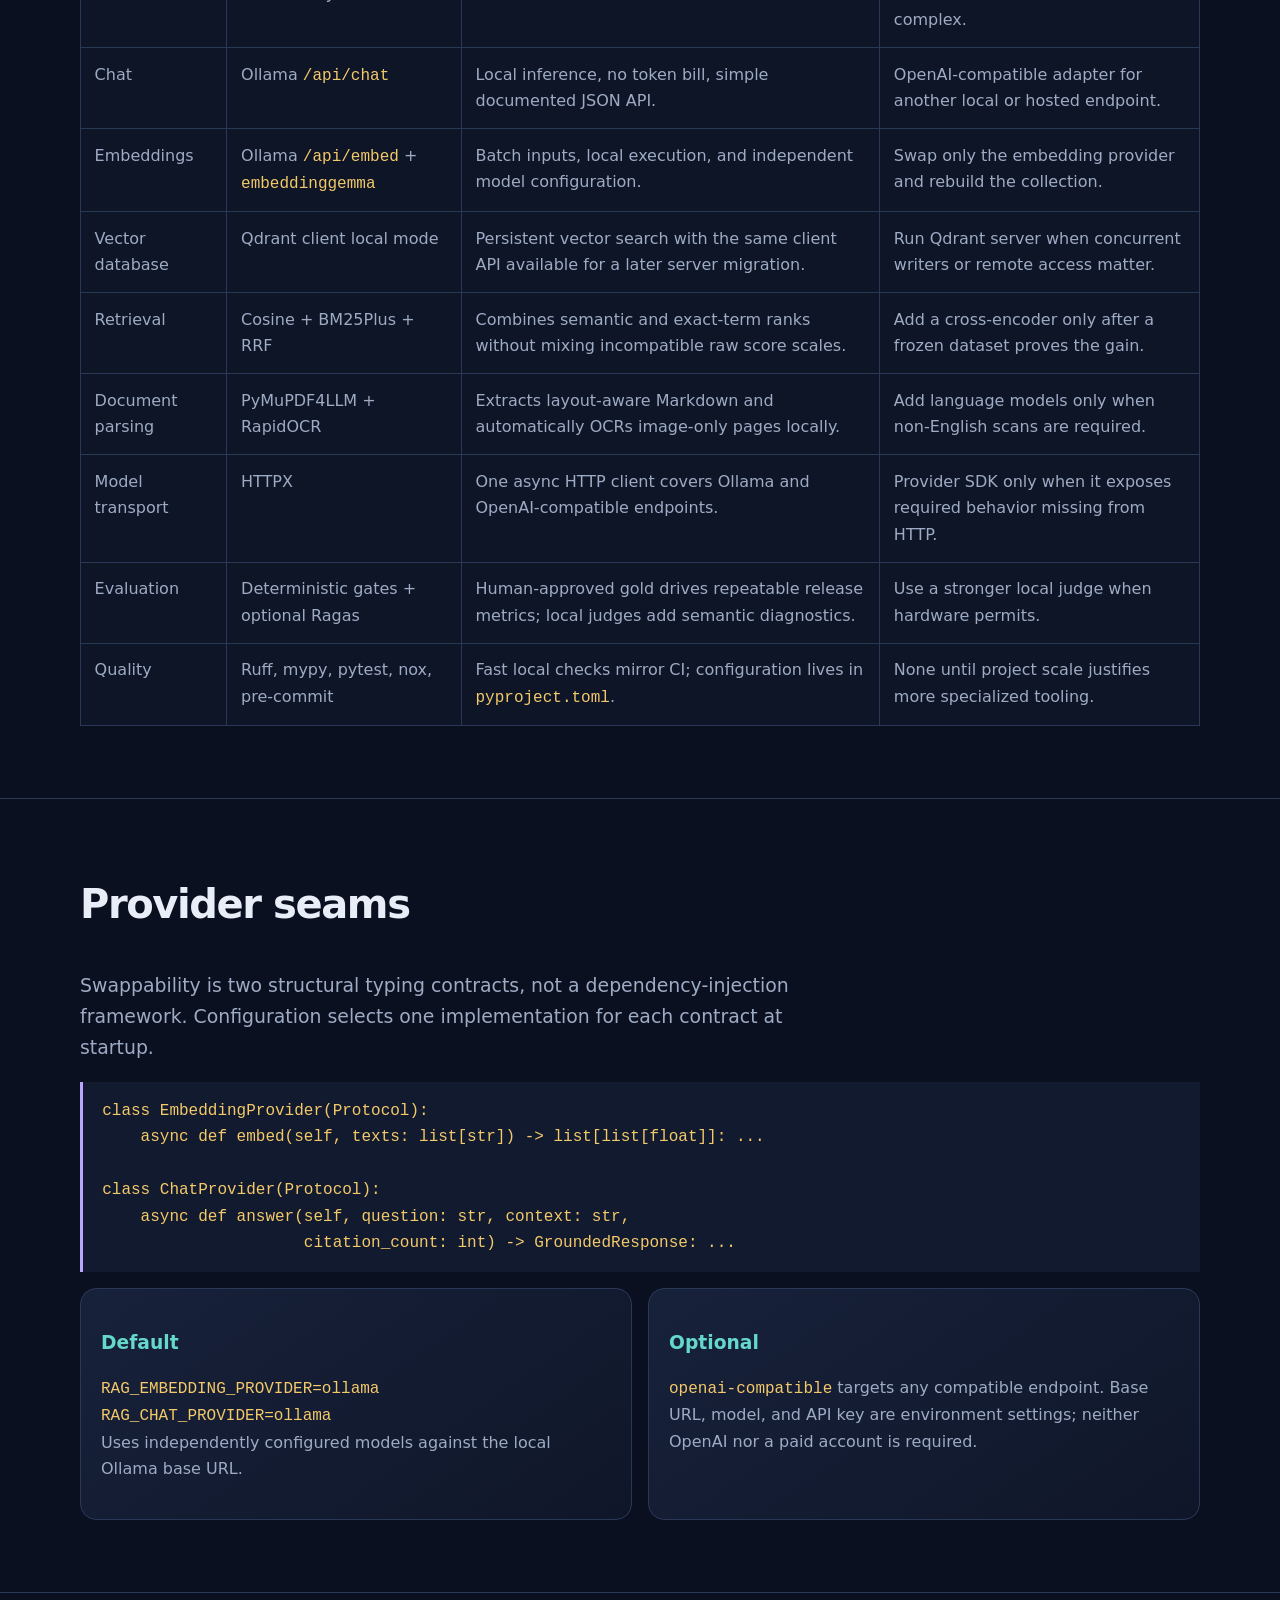
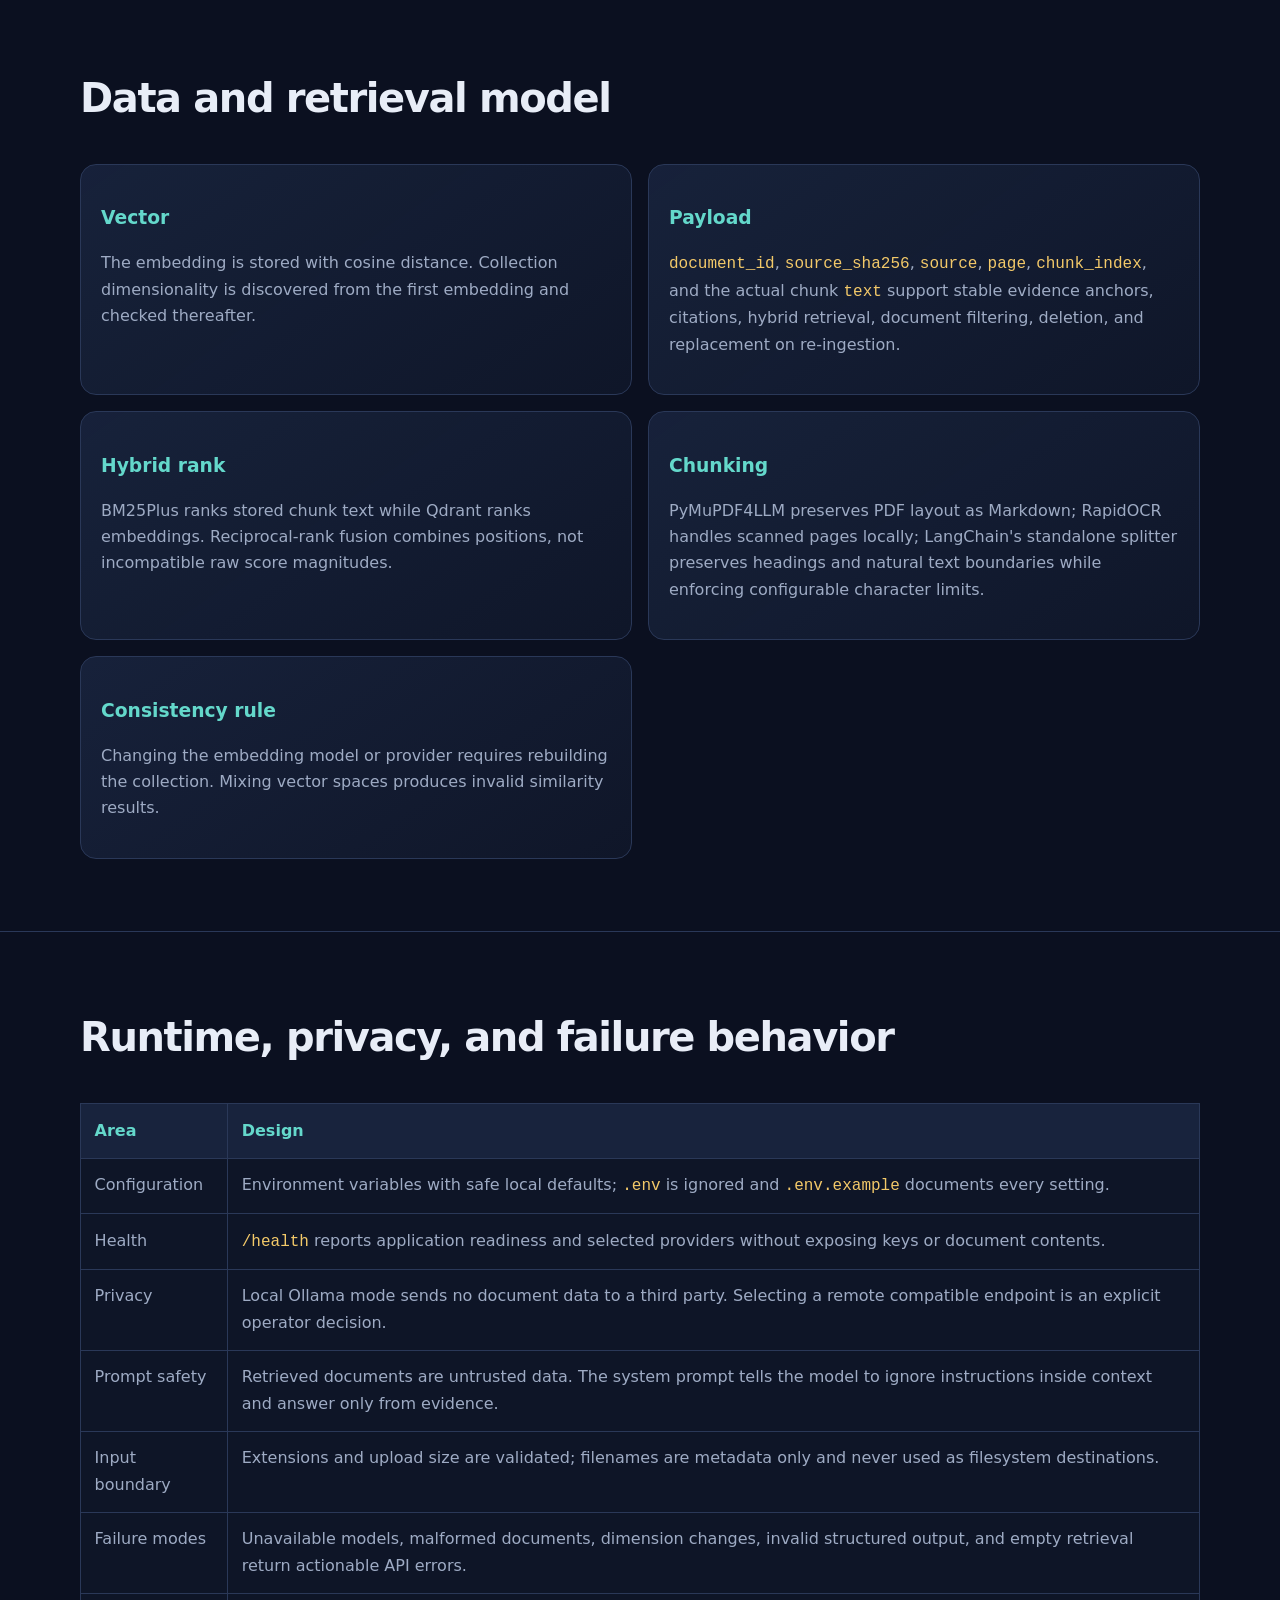
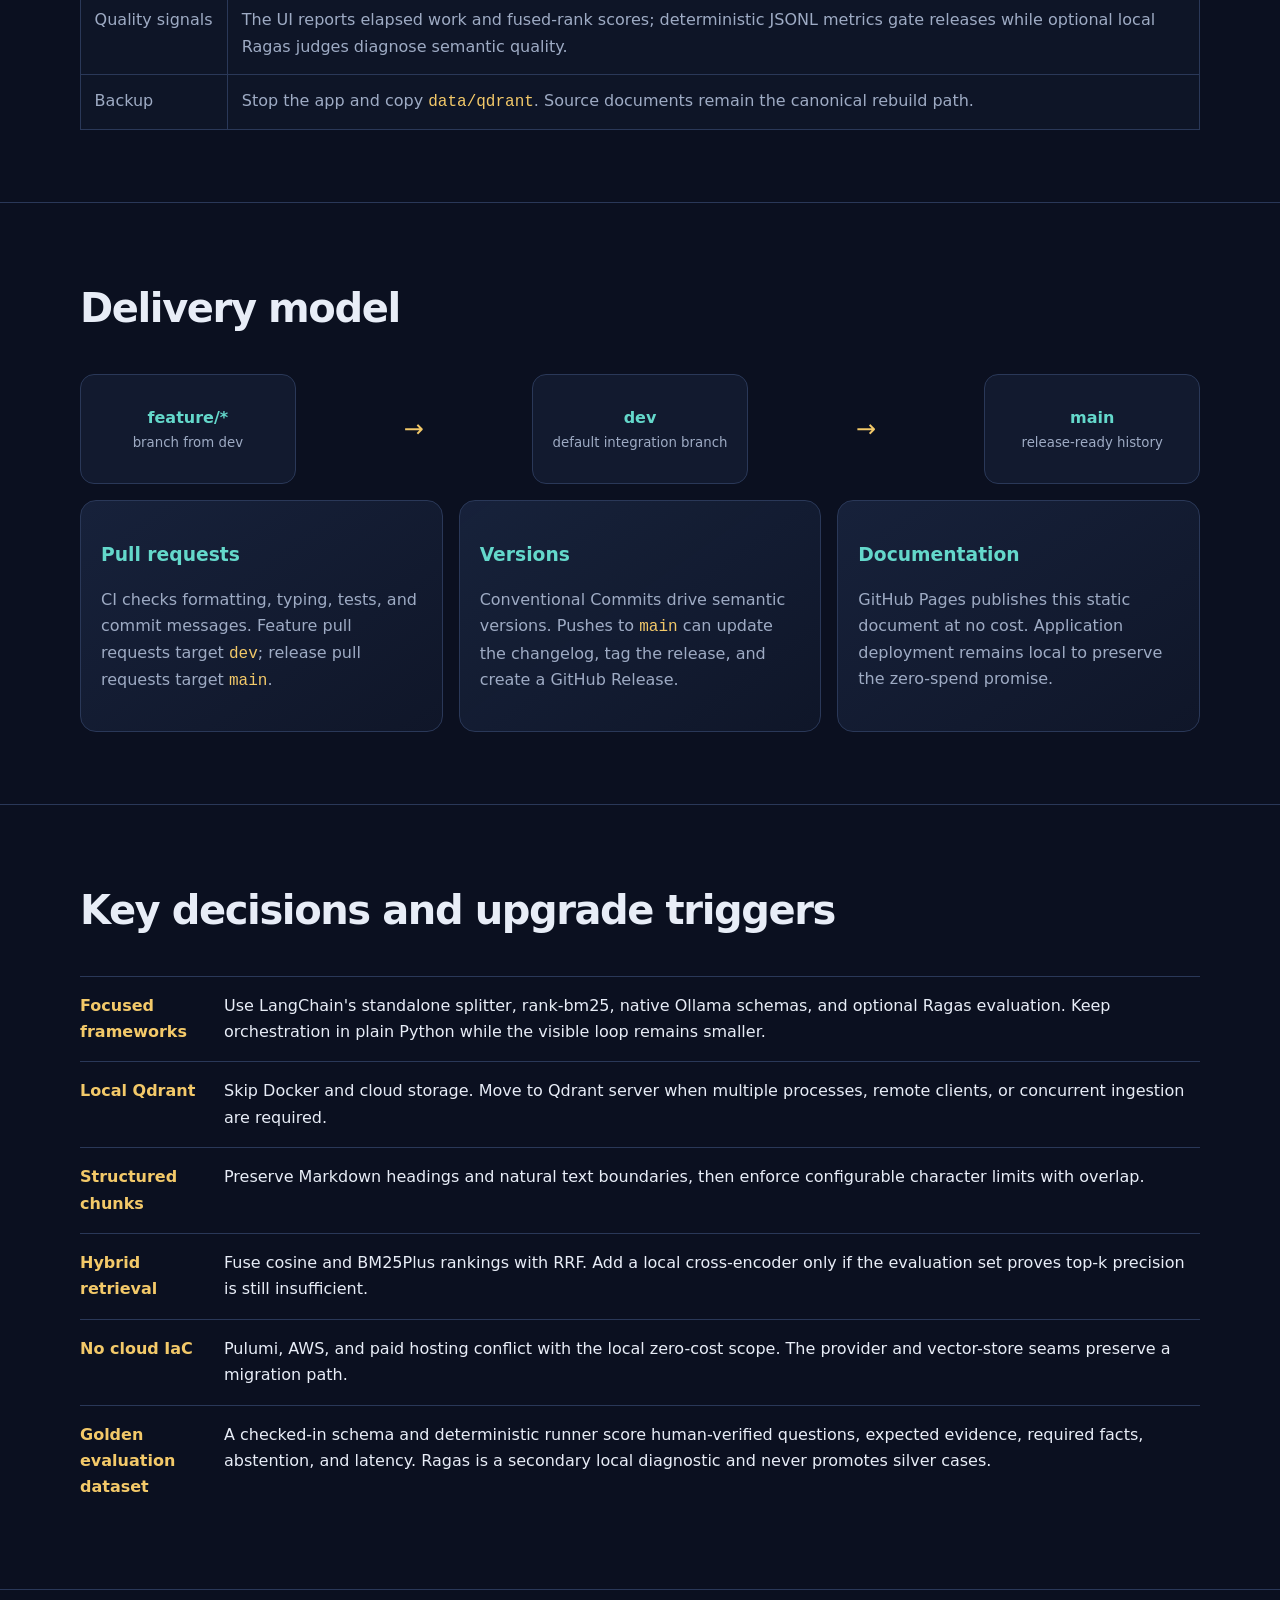
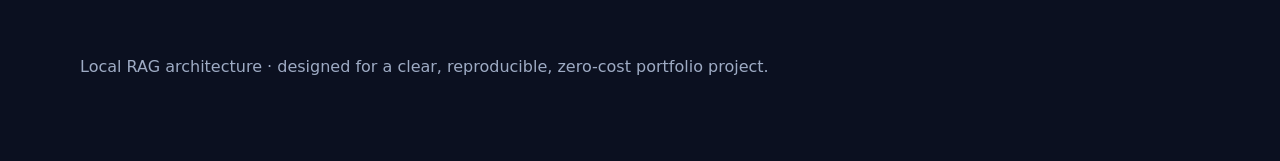
==== commit 4db56b63: "docs: sync architecture and examples" ====
--- a/docs/index.html
+++ b/docs/index.html
@@ -133,7 +133,7 @@
 
     <section id="flows">
       <div class="wrap">
-        <h2>Two explicit pipelines</h2>
+        <h2>Three explicit pipelines</h2>
         <div class="stack">
           <article class="card wide">
             <h3>Ingestion</h3>
@@ -158,6 +158,16 @@
               <li>Render Markdown and citation markers deterministically, then return the retrieved proof.</li>
             </ol>
           </article>
+          <article class="card wide">
+            <h3>Evaluation data</h3>
+            <ol>
+              <li>Generate optional direct-fact synthetic silver candidates from stable source evidence.</li>
+              <li>Validate source support, answer support, schema integrity, and duplicate questions.</li>
+              <li>Review the source first, then approve, edit, or reject each candidate.</li>
+              <li>Freeze only <code>approved_gold</code> cases into a versioned release dataset.</li>
+              <li>Run deterministic retrieval, grounding, citation, and abstention gates; use Ragas only as a secondary diagnostic.</li>
+            </ol>
+          </article>
         </div>
       </div>
     </section>
@@ -207,7 +217,7 @@
         <h2>Data and retrieval model</h2>
         <div class="grid">
           <article class="card wide"><h3>Vector</h3><p>The embedding is stored with cosine distance. Collection dimensionality is discovered from the first embedding and checked thereafter.</p></article>
-          <article class="card wide"><h3>Payload</h3><p><code>document_id</code>, <code>source</code>, <code>page</code>, <code>chunk_index</code>, and <code>text</code> support citations, document filtering, deletion, and replacement on re-ingestion.</p></article>
+          <article class="card wide"><h3>Payload</h3><p><code>document_id</code>, <code>source_sha256</code>, <code>source</code>, <code>page</code>, <code>chunk_index</code>, and the actual chunk <code>text</code> support stable evidence anchors, citations, hybrid retrieval, document filtering, deletion, and replacement on re-ingestion.</p></article>
           <article class="card wide"><h3>Hybrid rank</h3><p>BM25Plus ranks stored chunk text while Qdrant ranks embeddings. Reciprocal-rank fusion combines positions, not incompatible raw score magnitudes.</p></article>
           <article class="card wide"><h3>Chunking</h3><p>PyMuPDF4LLM preserves PDF layout as Markdown; RapidOCR handles scanned pages locally; LangChain's standalone splitter preserves headings and natural text boundaries while enforcing configurable character limits.</p></article>
           <article class="card wide"><h3>Consistency rule</h3><p>Changing the embedding model or provider requires rebuilding the collection. Mixing vector spaces produces invalid similarity results.</p></article>
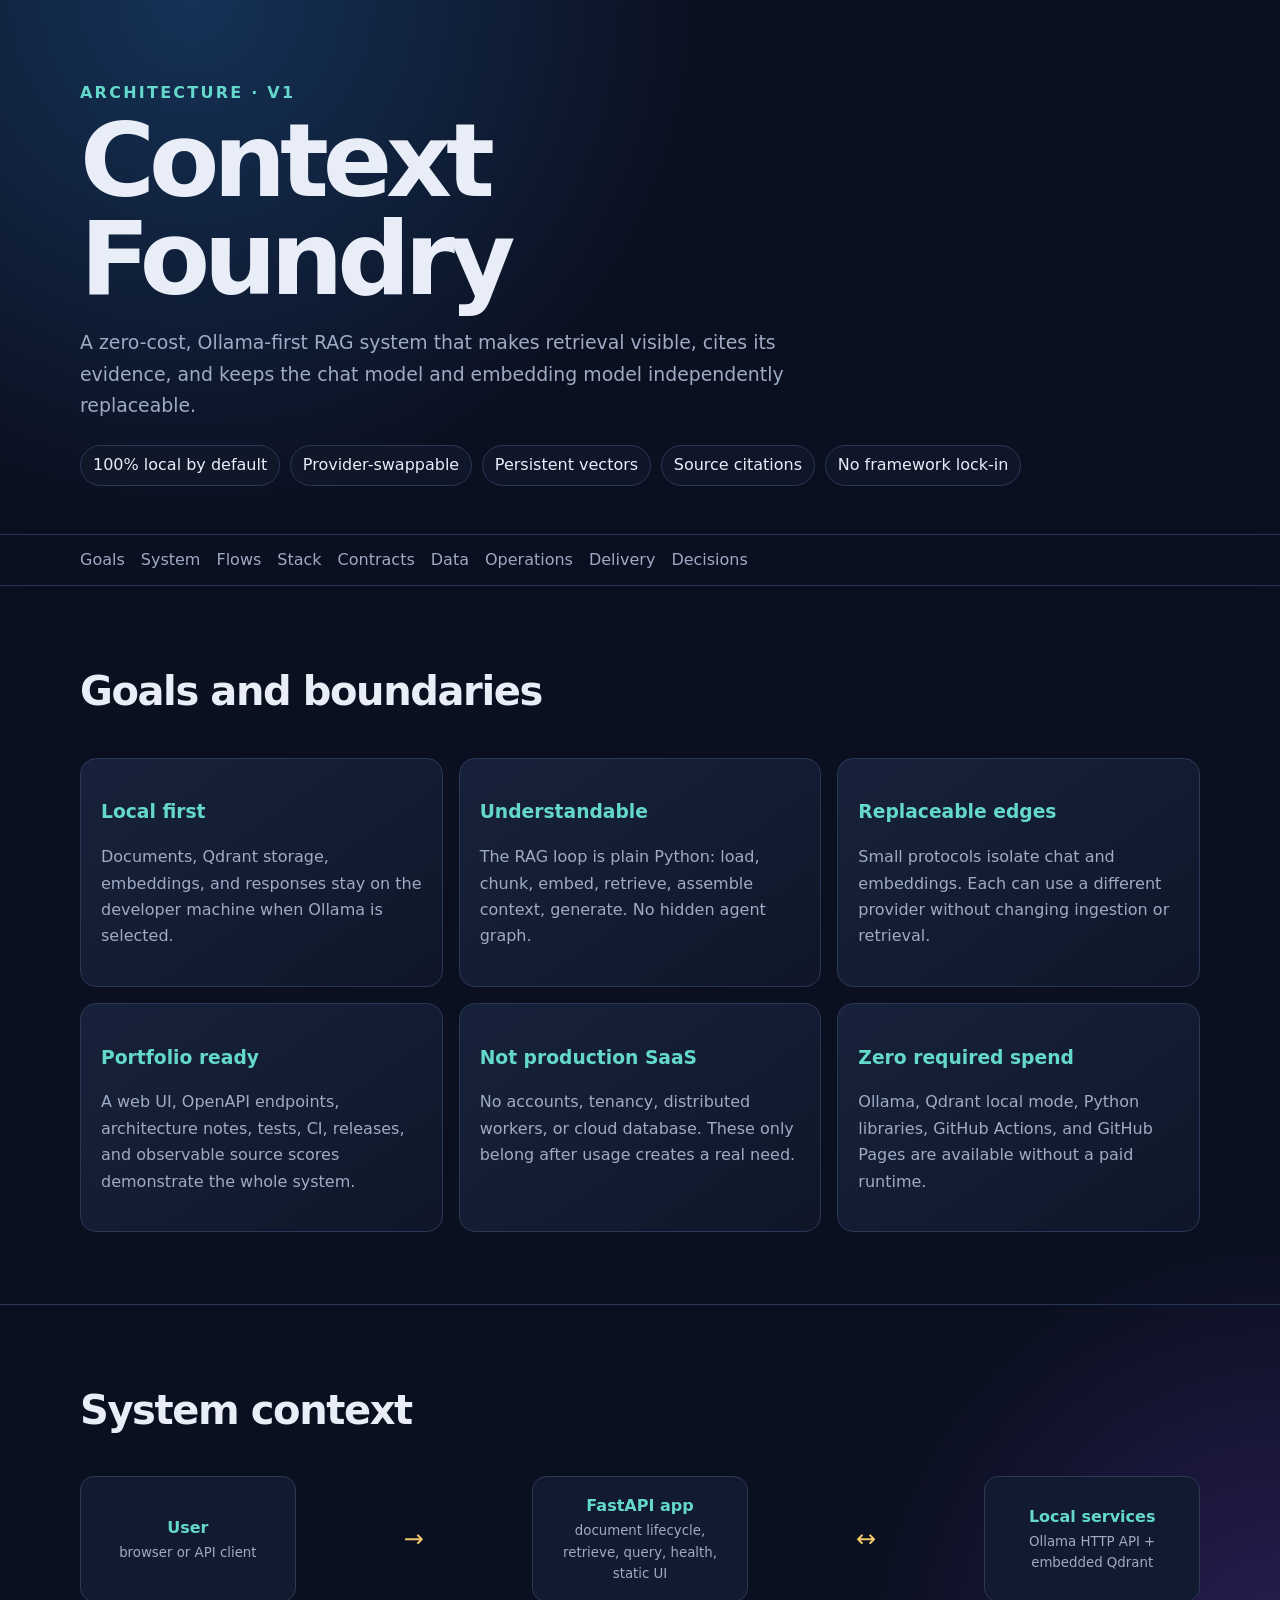
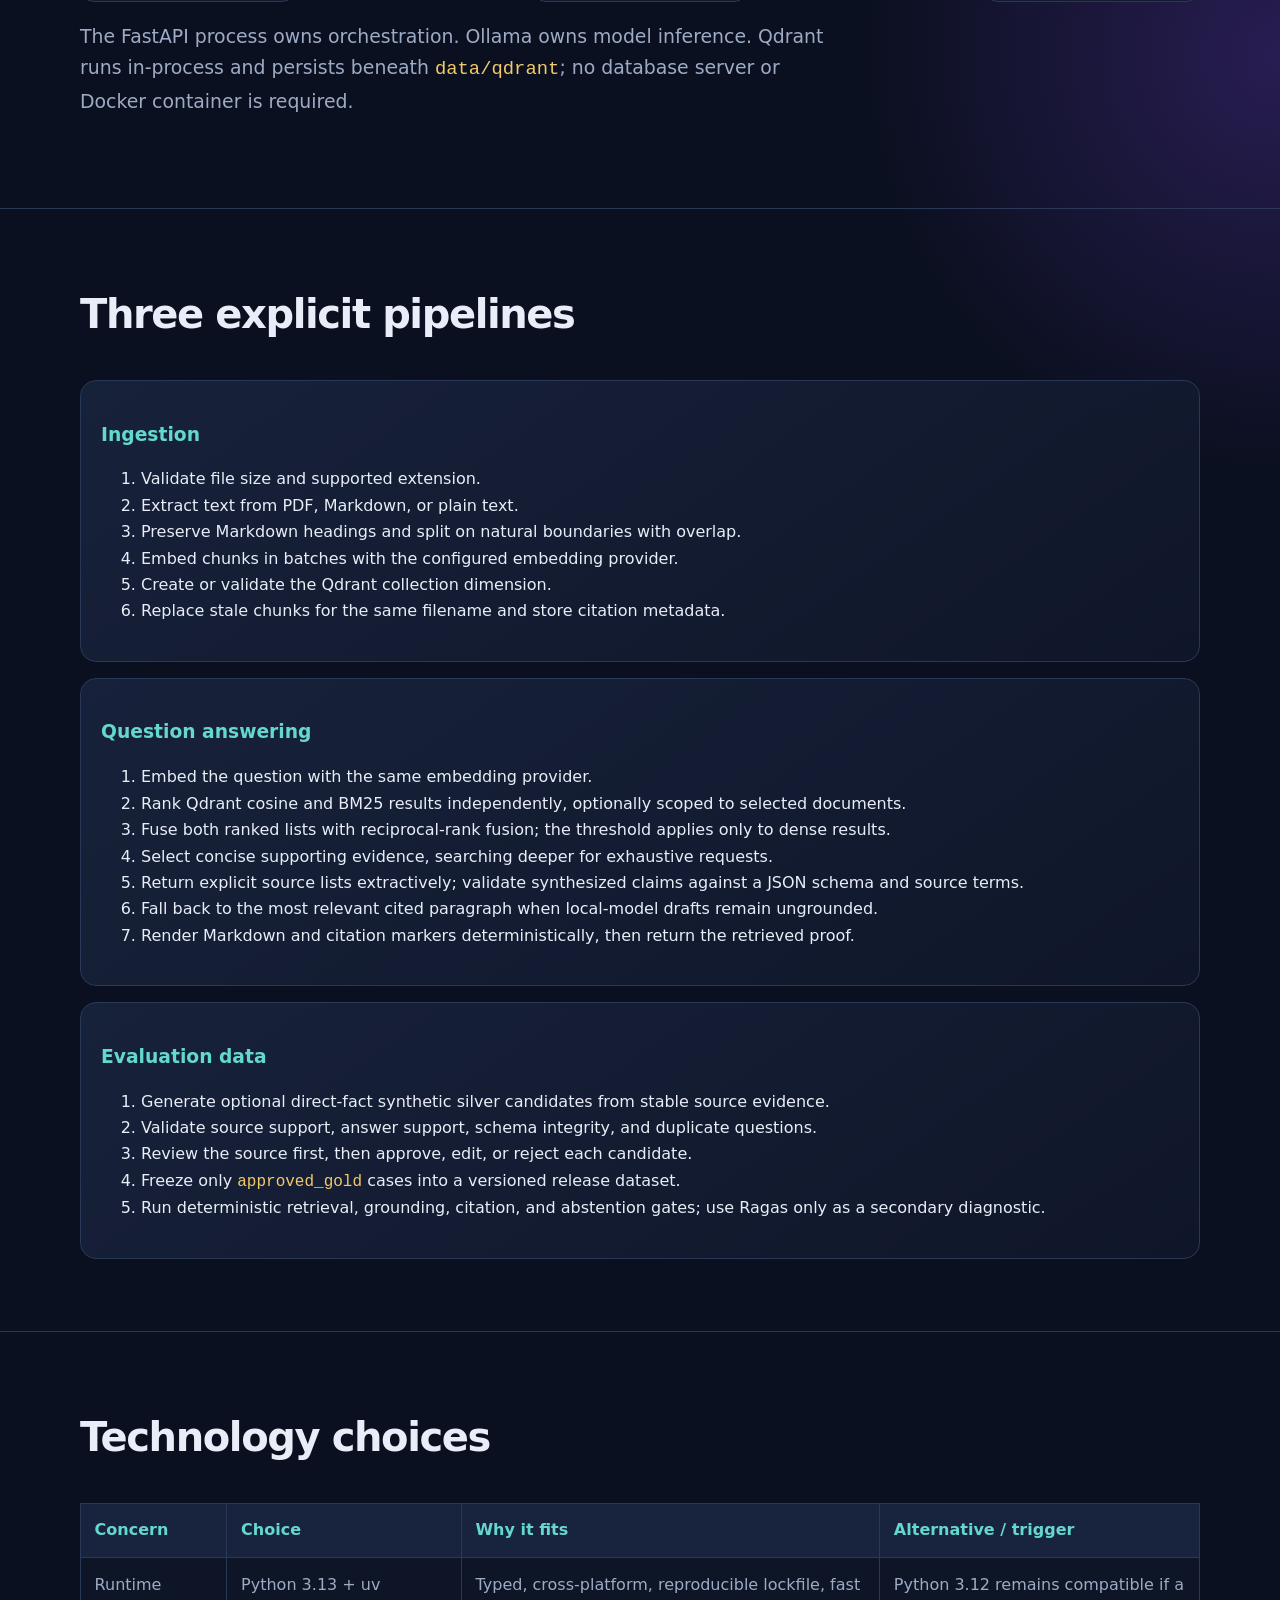
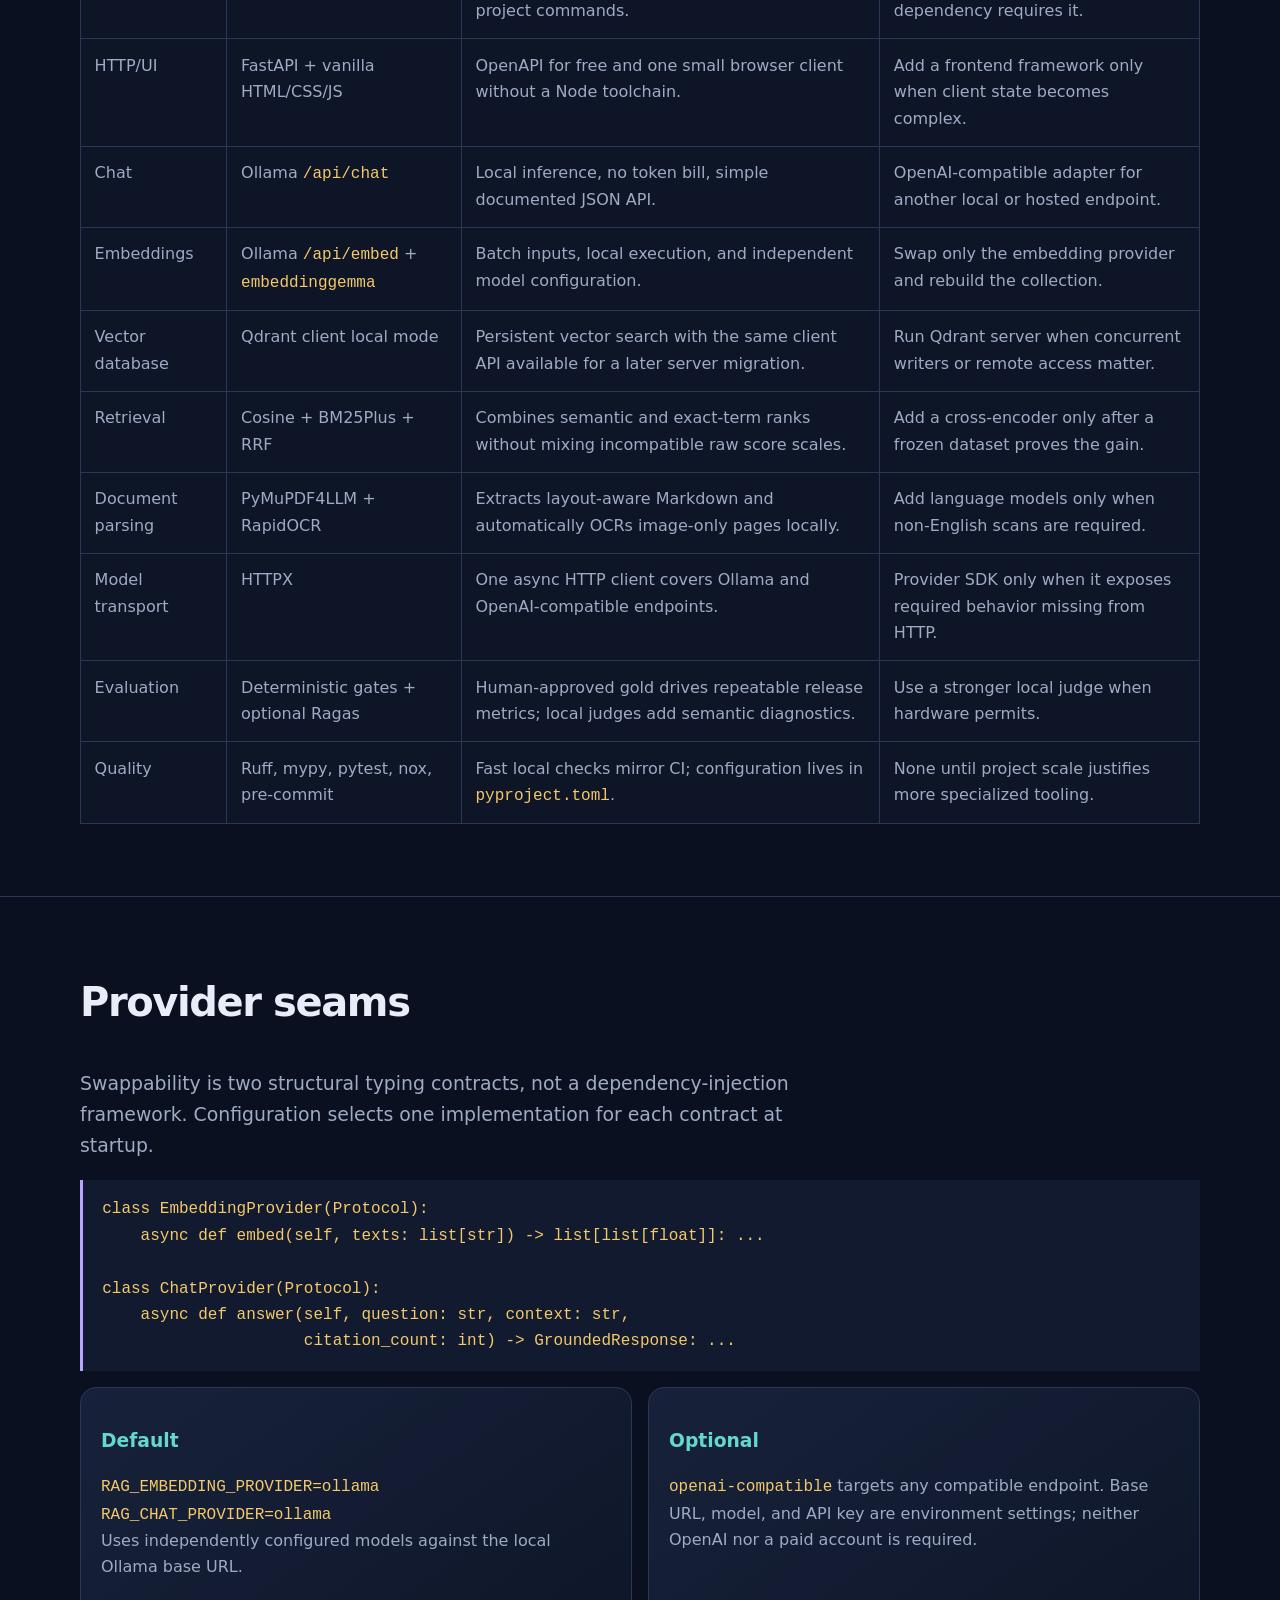
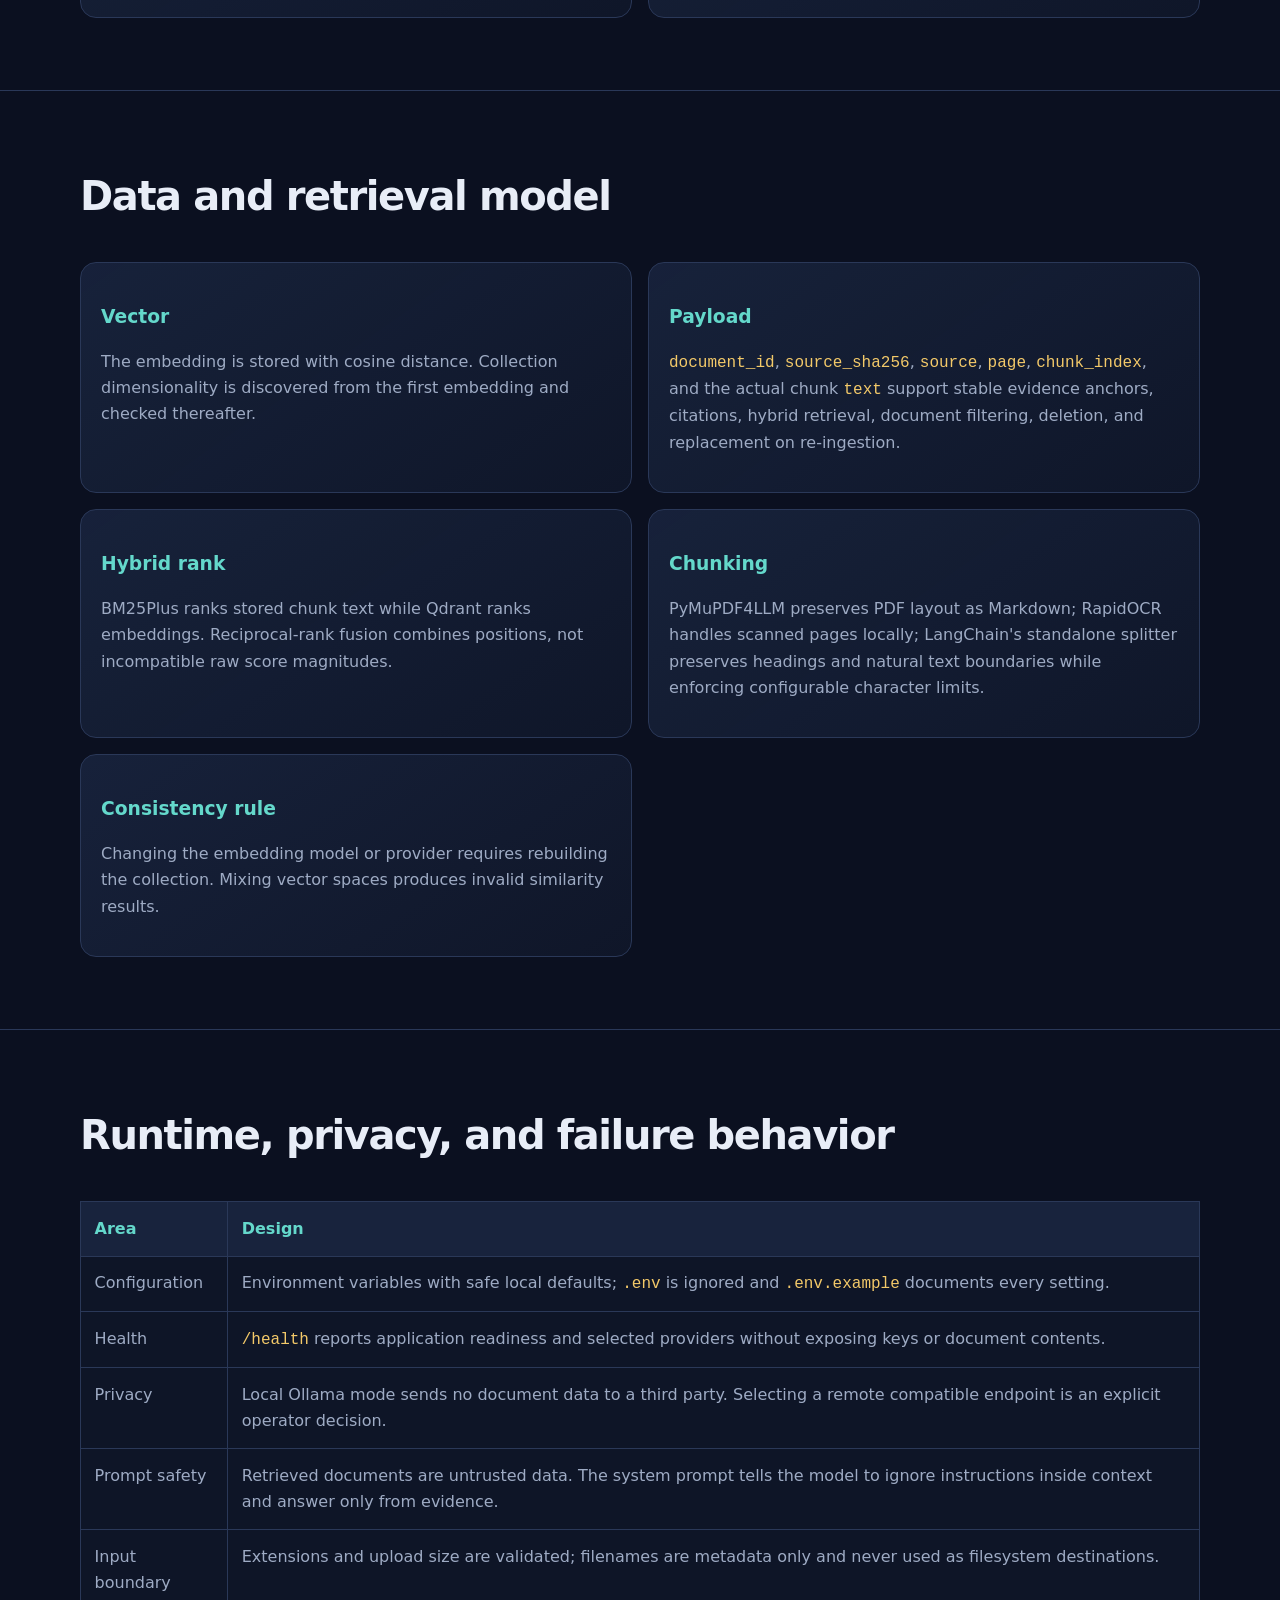
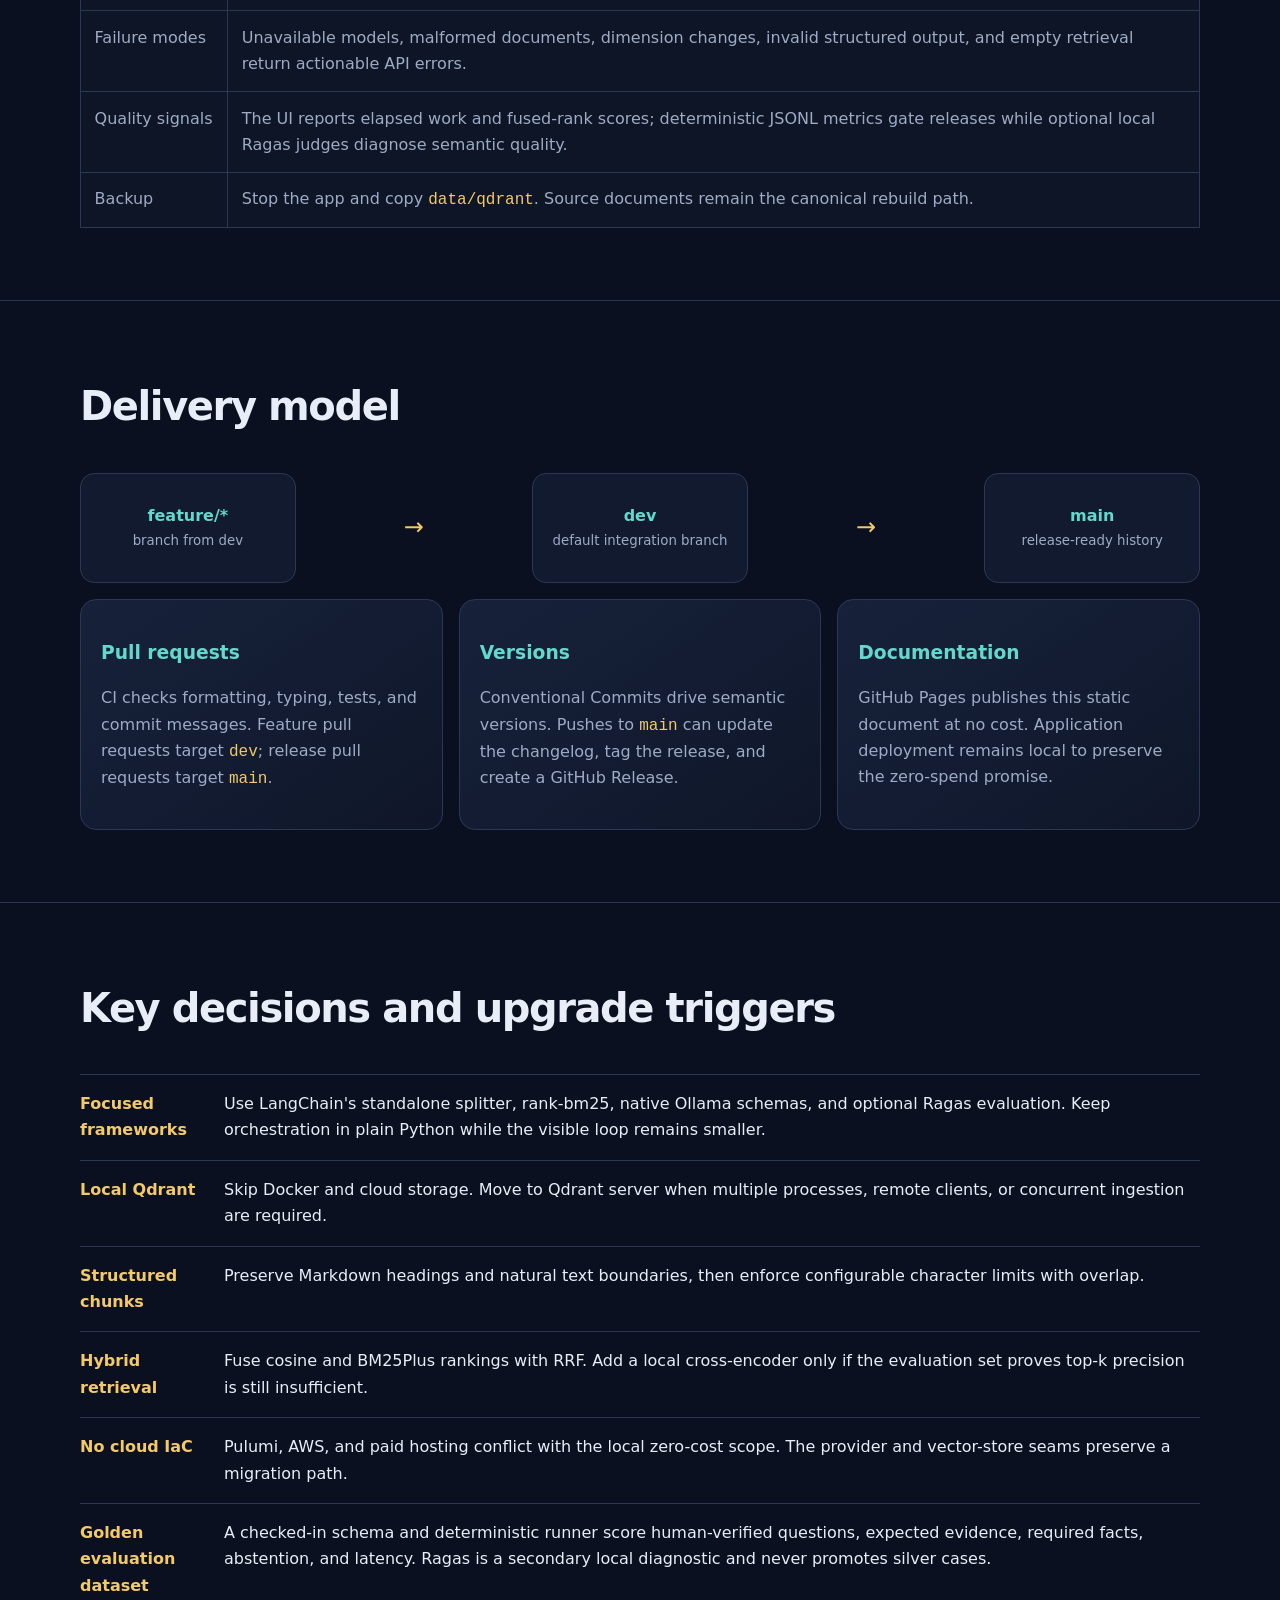
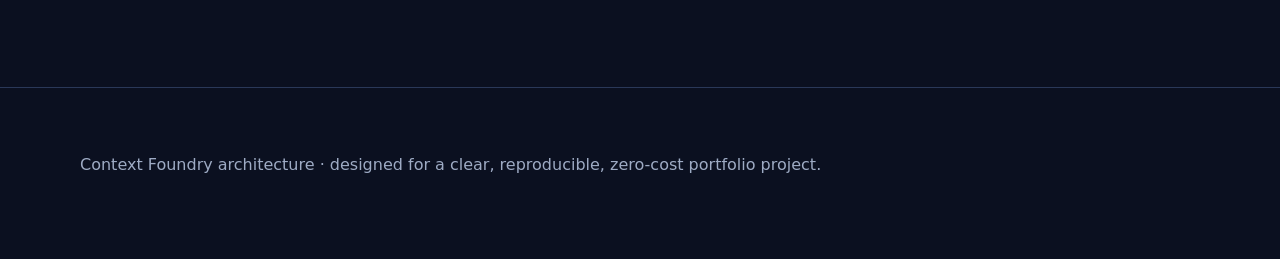
==== commit 3d7a0e11: "fix(brand): use Context Foundry name" ====
--- a/docs/index.html
+++ b/docs/index.html
@@ -3,8 +3,8 @@
 <head>
   <meta charset="utf-8">
   <meta name="viewport" content="width=device-width, initial-scale=1">
-  <meta name="description" content="Architecture for Local RAG, an Ollama-first retrieval-augmented generation project.">
-  <title>Local RAG — Architecture</title>
+  <meta name="description" content="Architecture for Context Foundry, an Ollama-first retrieval-augmented generation project.">
+  <title>Context Foundry — Architecture</title>
   <style>
     :root {
       color-scheme: dark;
@@ -83,7 +83,7 @@
 <body>
   <header class="wrap">
     <div class="eyebrow">Architecture · v1</div>
-    <h1>Local RAG</h1>
+    <h1>Context Foundry</h1>
     <p class="lead">A zero-cost, Ollama-first RAG system that makes retrieval visible, cites its evidence, and keeps the chat model and embedding model independently replaceable.</p>
     <div class="pills" aria-label="Project qualities">
       <span class="pill">100% local by default</span>
@@ -278,7 +278,7 @@
   </main>
 
   <footer class="wrap">
-    <p>Local RAG architecture · designed for a clear, reproducible, zero-cost portfolio project.</p>
+    <p>Context Foundry architecture · designed for a clear, reproducible, zero-cost portfolio project.</p>
   </footer>
 </body>
 </html>
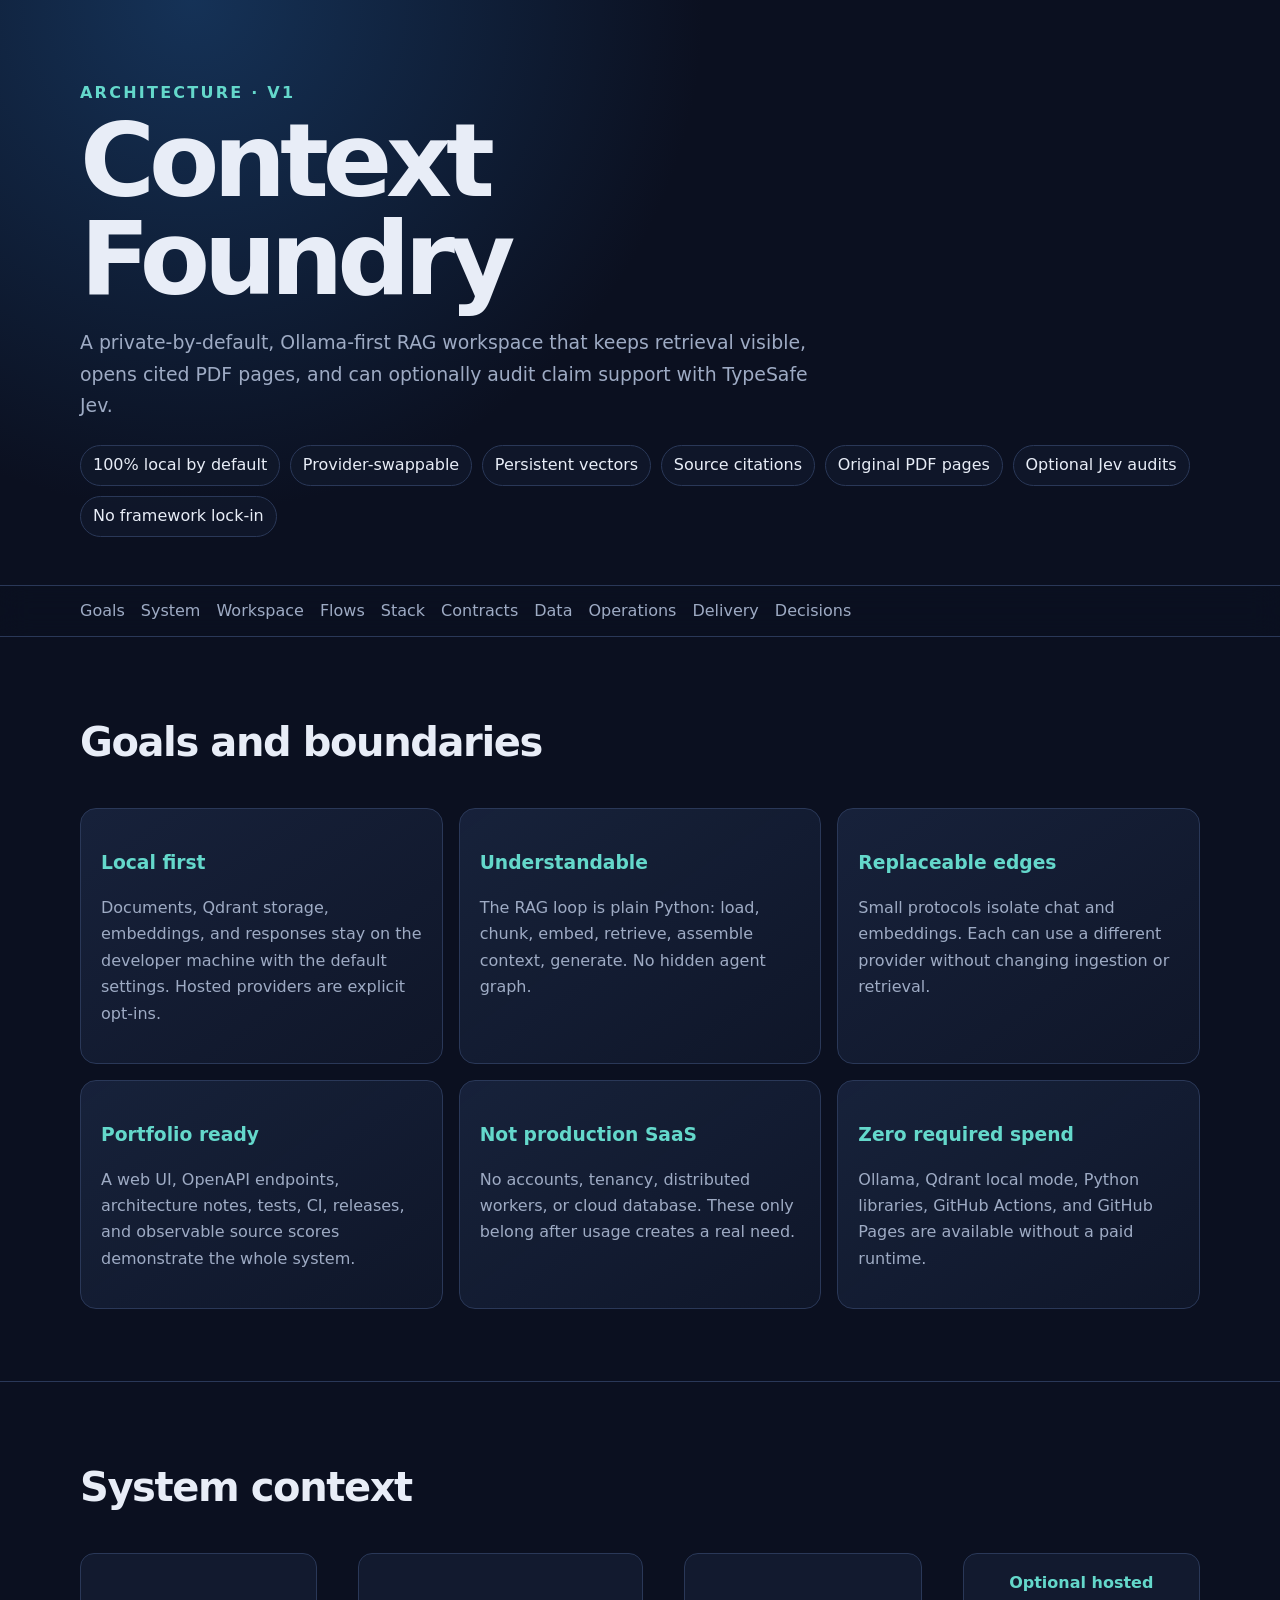
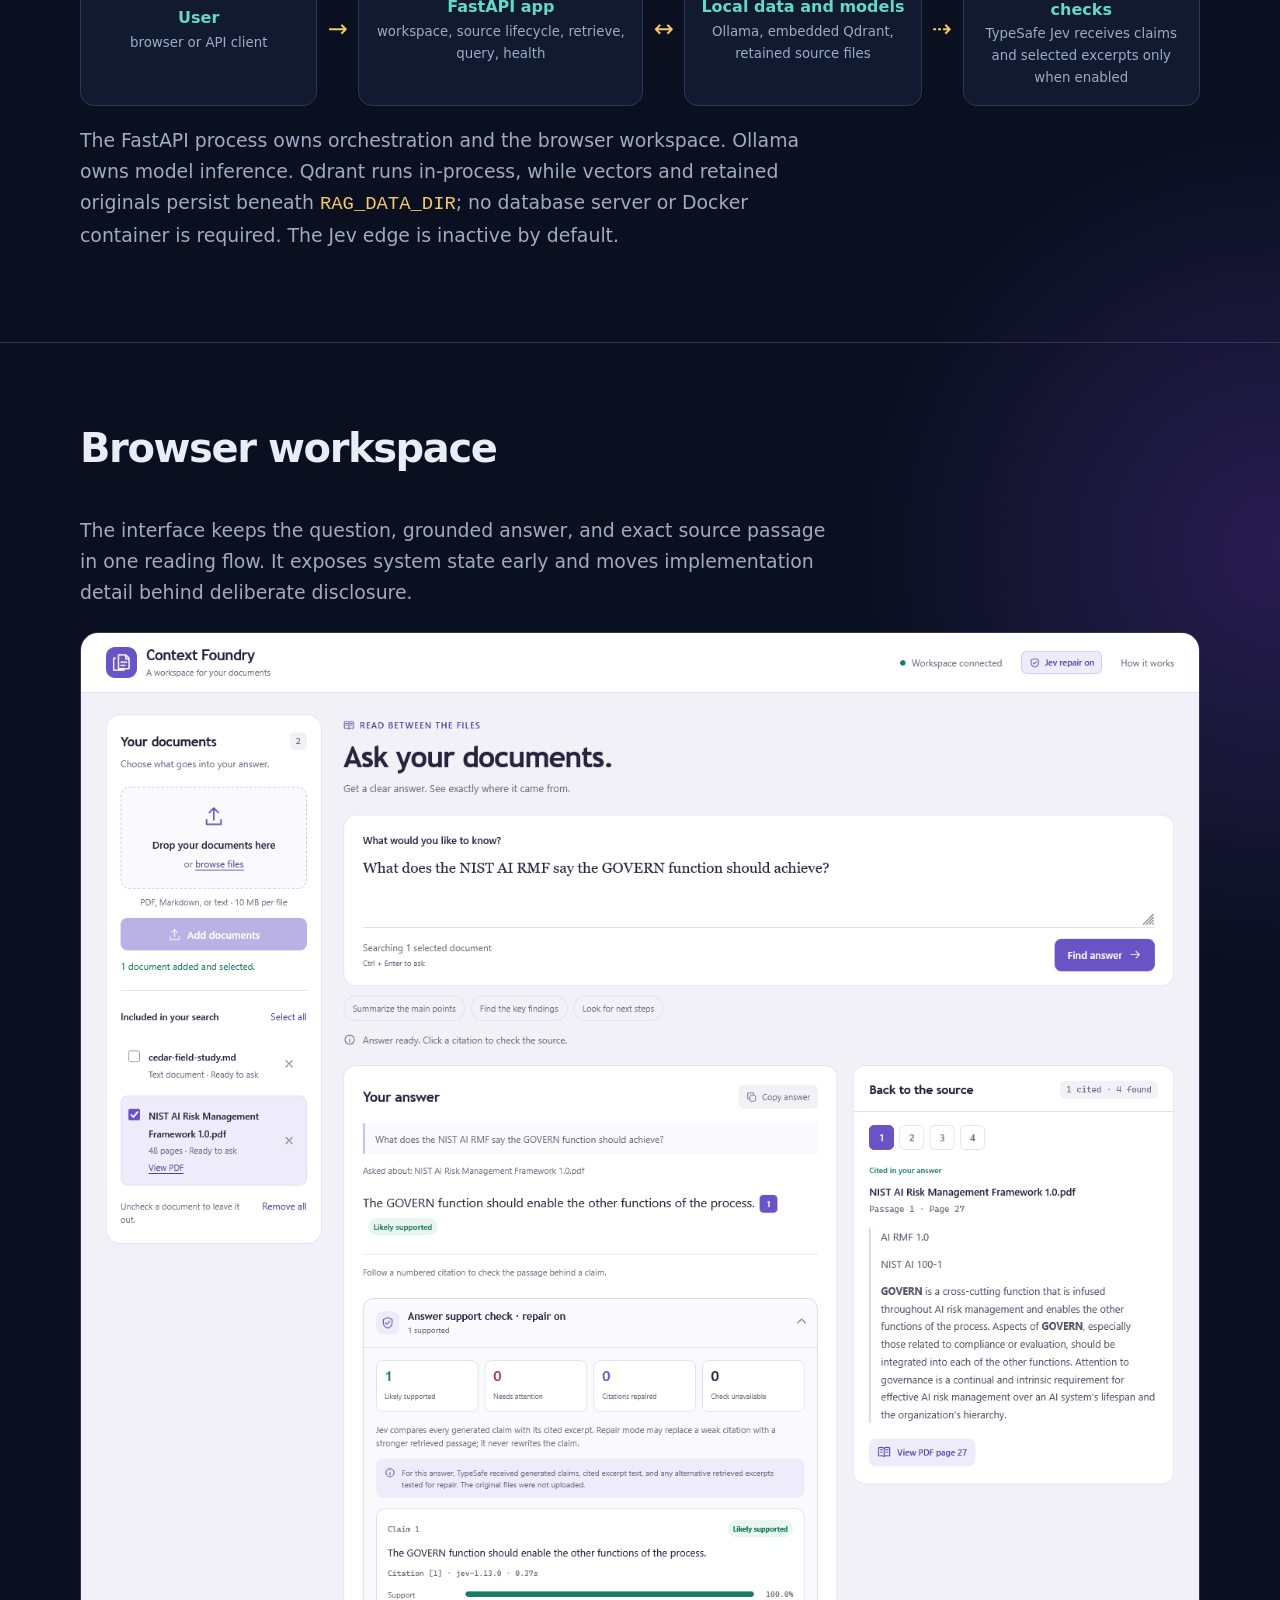
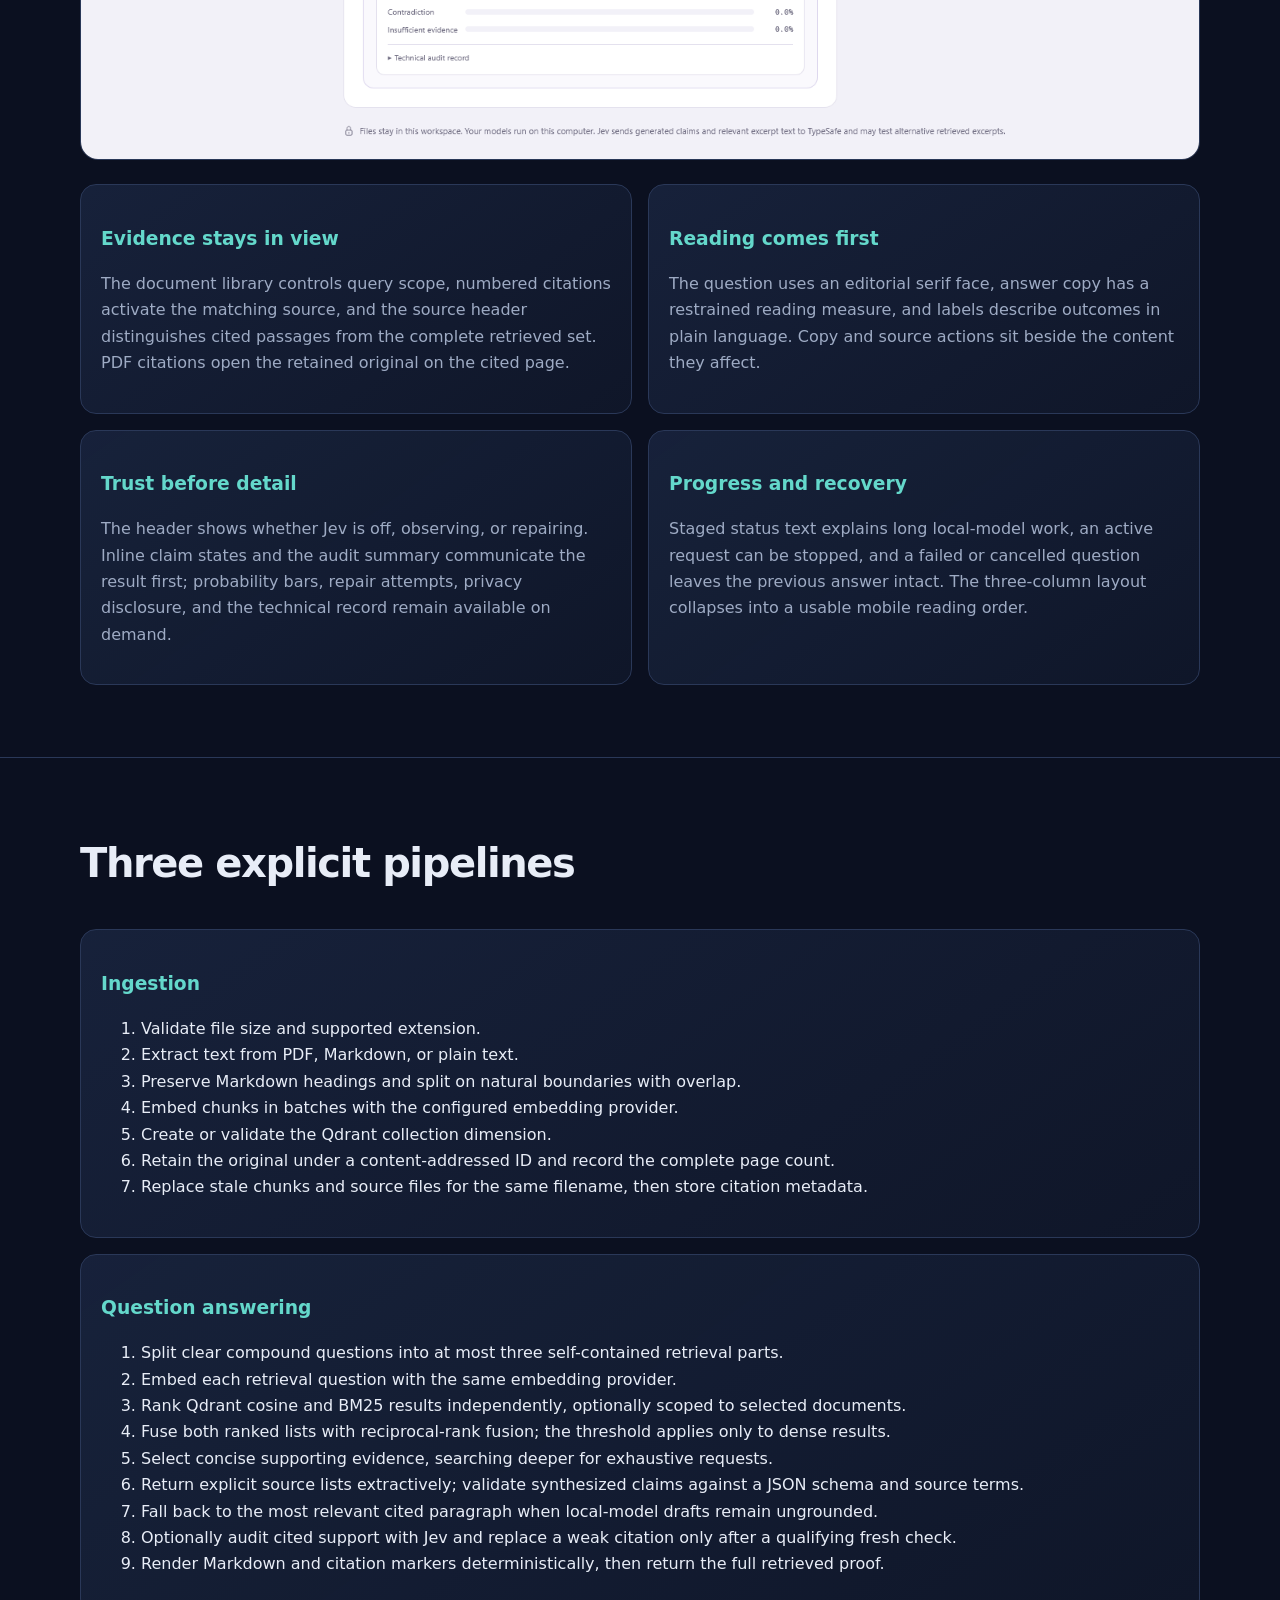
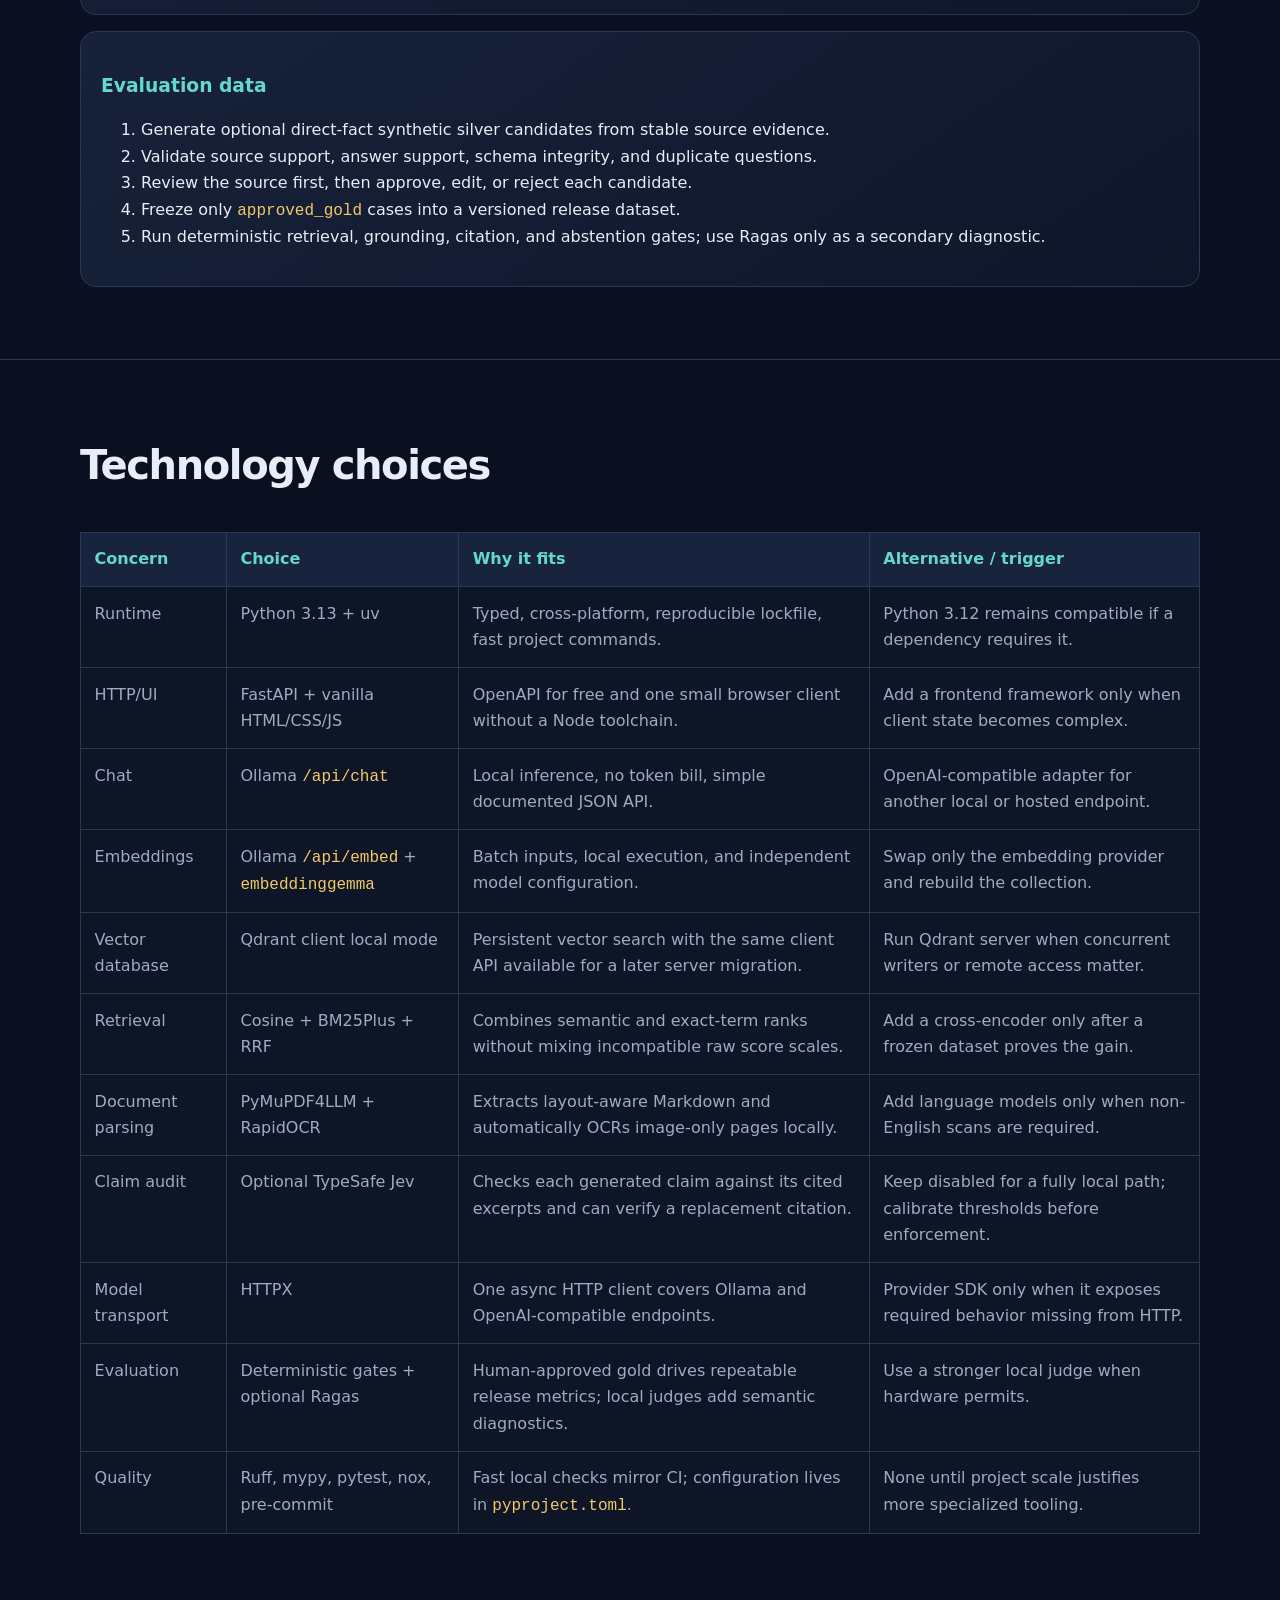
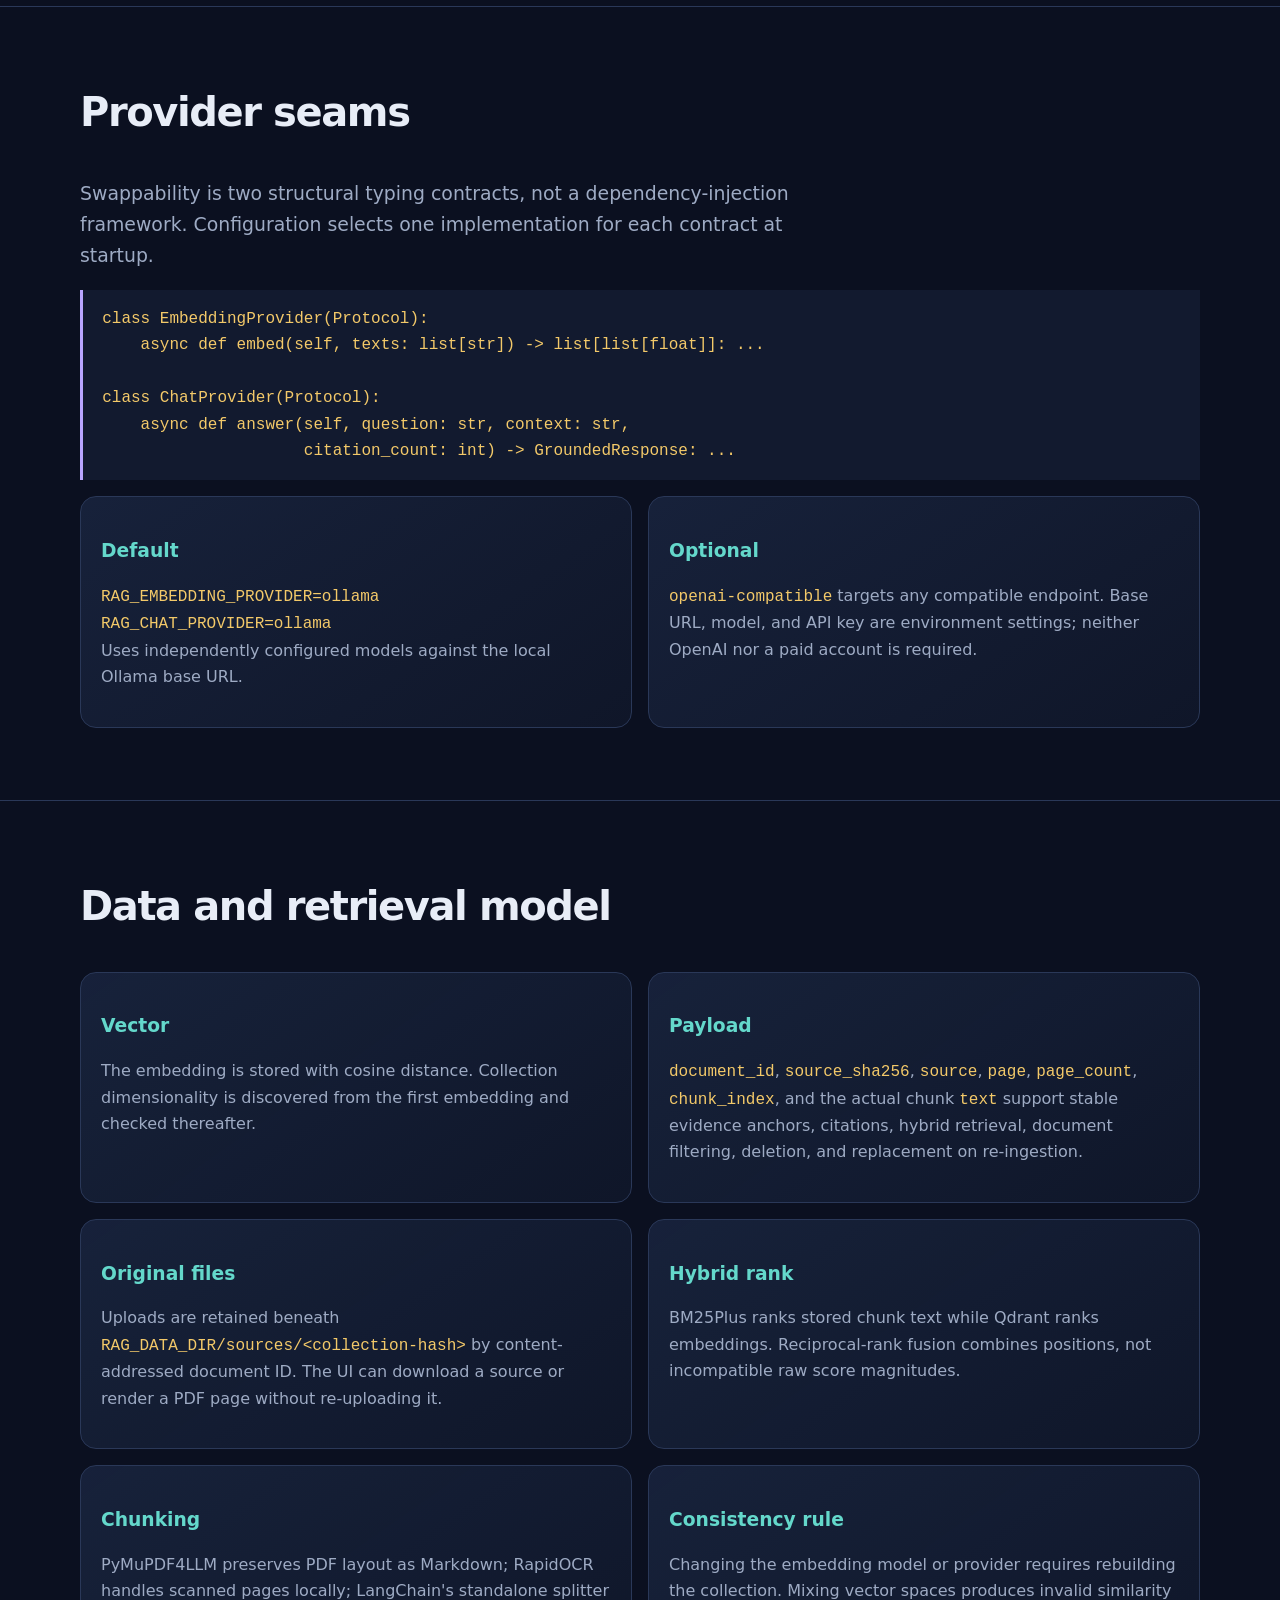
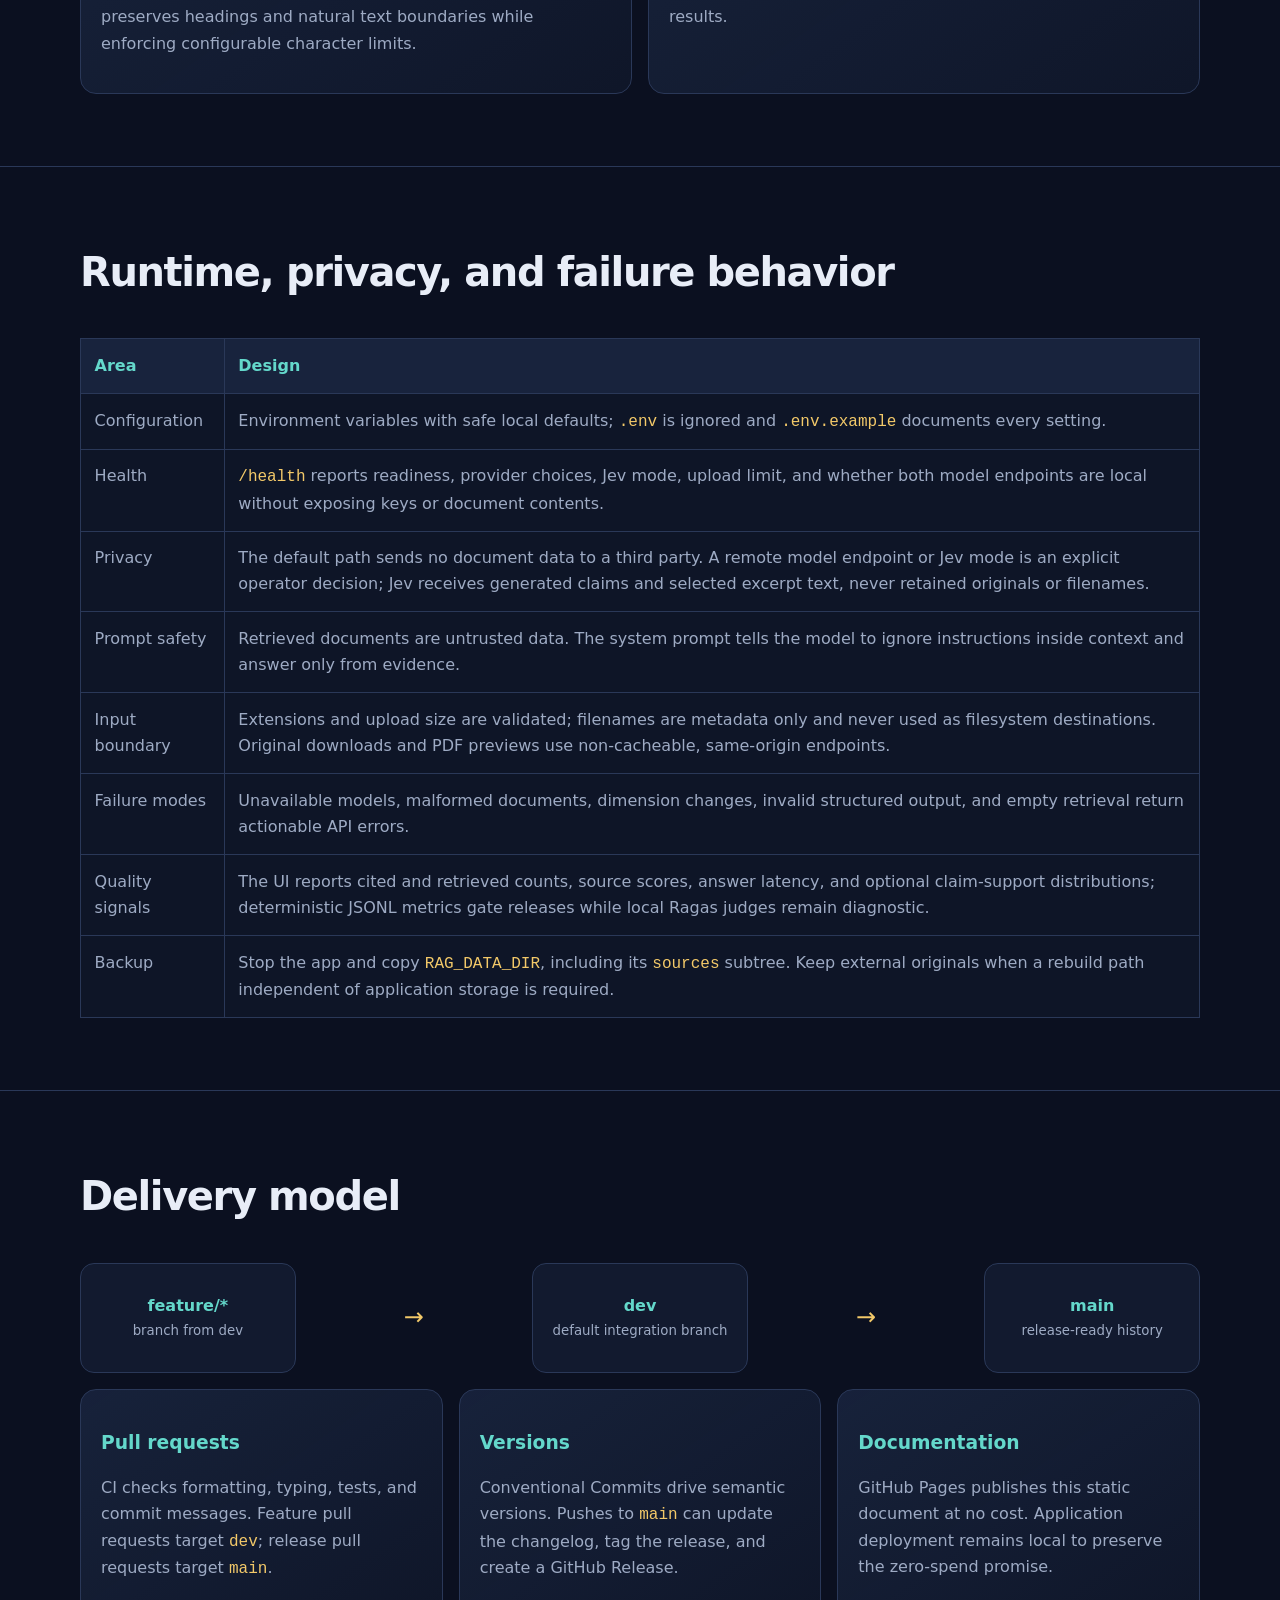
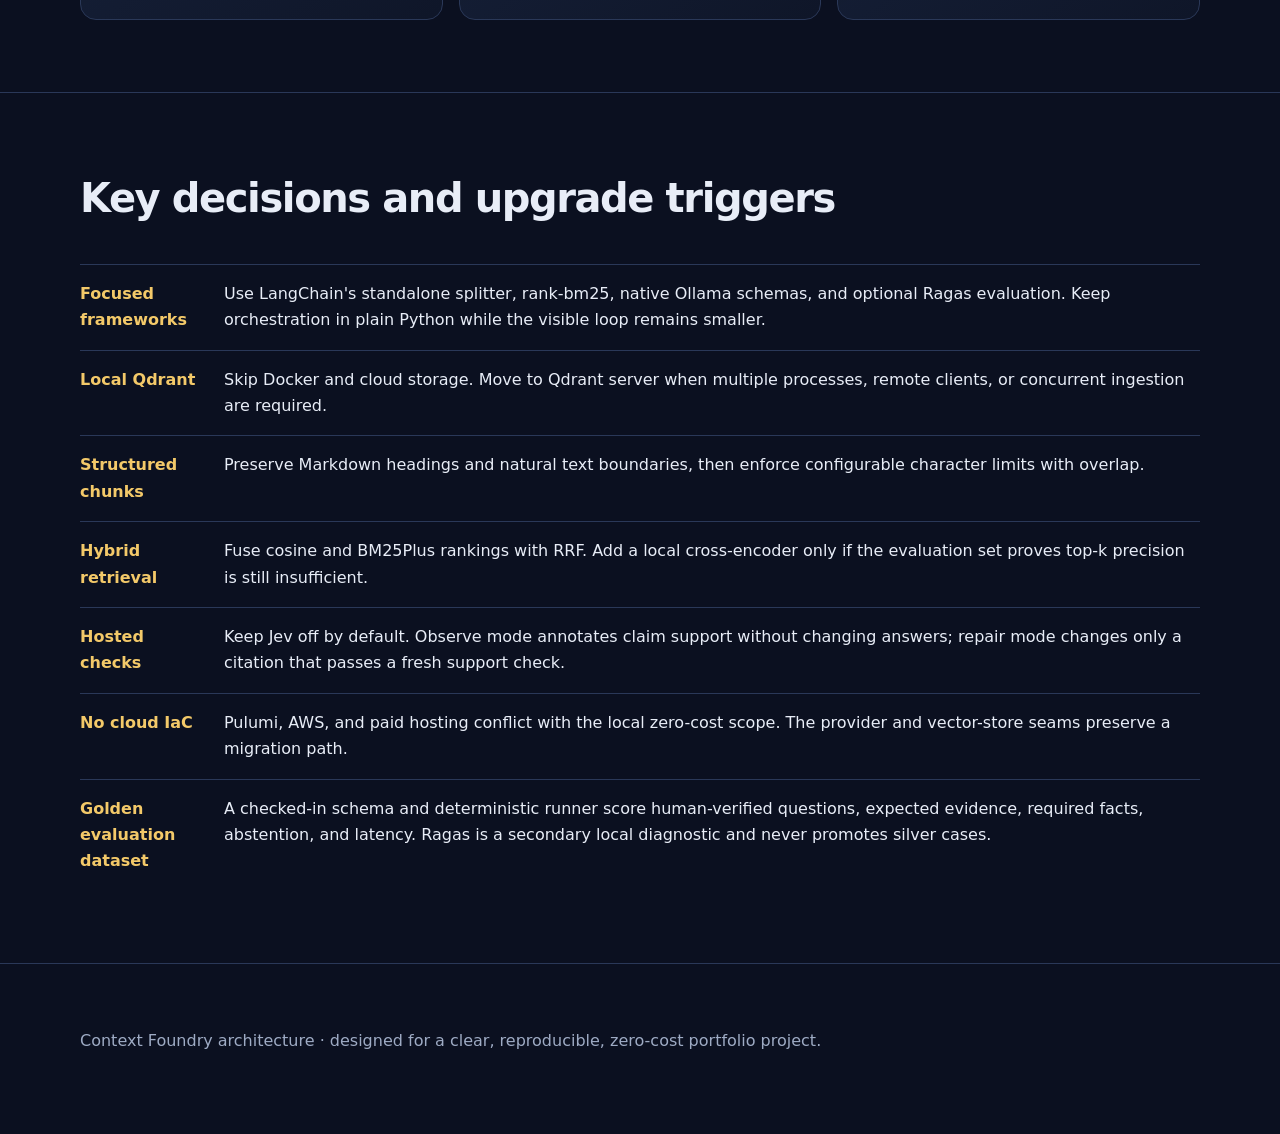
==== commit 493e9527: "docs: align guides with workspace overhaul" ====
--- a/docs/index.html
+++ b/docs/index.html
@@ -3,7 +3,7 @@
 <head>
   <meta charset="utf-8">
   <meta name="viewport" content="width=device-width, initial-scale=1">
-  <meta name="description" content="Architecture for Context Foundry, an Ollama-first retrieval-augmented generation project.">
+  <meta name="description" content="Architecture and browser experience for Context Foundry, a private-by-default retrieval-augmented generation workspace.">
   <title>Context Foundry — Architecture</title>
   <style>
     :root {
@@ -52,6 +52,7 @@
     .card p { color: var(--muted); }
     .wide { grid-column: span 6; }
     .flow { display: grid; grid-template-columns: repeat(5, 1fr); gap: .65rem; align-items: stretch; }
+    .system-flow { grid-template-columns: 1fr auto 1.2fr auto 1fr auto 1fr; }
     .node { min-height: 110px; display: grid; place-content: center; padding: 1rem; text-align: center; border: 1px solid var(--line); border-radius: 14px; background: var(--panel); }
     .node strong { display: block; color: var(--cyan); }
     .node small { color: var(--muted); }
@@ -67,11 +68,12 @@
     pre { margin: 0; color: #d9e2f3; }
     .decision { display: grid; grid-template-columns: 8rem 1fr; gap: 1rem; padding: 1rem 0; border-top: 1px solid var(--line); }
     .decision b { color: var(--gold); }
+    .workspace-shot { display: block; width: 100%; margin: 1.5rem 0; border: 1px solid var(--line); border-radius: 18px; }
     footer { padding: 3rem 0 5rem; color: var(--muted); }
     @media (max-width: 800px) {
       header { padding-top: 3rem; }
       .card, .wide { grid-column: 1 / -1; }
-      .flow { grid-template-columns: 1fr; }
+      .flow, .system-flow { grid-template-columns: 1fr; }
       .arrow { transform: rotate(90deg); }
       .stack { grid-template-columns: 1fr; }
       .decision { grid-template-columns: 1fr; gap: .2rem; }
@@ -84,19 +86,21 @@
   <header class="wrap">
     <div class="eyebrow">Architecture · v1</div>
     <h1>Context Foundry</h1>
-    <p class="lead">A zero-cost, Ollama-first RAG system that makes retrieval visible, cites its evidence, and keeps the chat model and embedding model independently replaceable.</p>
+    <p class="lead">A private-by-default, Ollama-first RAG workspace that keeps retrieval visible, opens cited PDF pages, and can optionally audit claim support with TypeSafe Jev.</p>
     <div class="pills" aria-label="Project qualities">
       <span class="pill">100% local by default</span>
       <span class="pill">Provider-swappable</span>
       <span class="pill">Persistent vectors</span>
       <span class="pill">Source citations</span>
+      <span class="pill">Original PDF pages</span>
+      <span class="pill">Optional Jev audits</span>
       <span class="pill">No framework lock-in</span>
     </div>
   </header>
 
   <nav aria-label="Architecture sections">
     <div class="wrap">
-      <a href="#goals">Goals</a><a href="#system">System</a><a href="#flows">Flows</a>
+      <a href="#goals">Goals</a><a href="#system">System</a><a href="#workspace">Workspace</a><a href="#flows">Flows</a>
       <a href="#stack">Stack</a><a href="#contracts">Contracts</a><a href="#data">Data</a>
       <a href="#operations">Operations</a><a href="#delivery">Delivery</a><a href="#decisions">Decisions</a>
     </div>
@@ -107,7 +111,7 @@
       <div class="wrap">
         <h2>Goals and boundaries</h2>
         <div class="grid">
-          <article class="card"><h3>Local first</h3><p>Documents, Qdrant storage, embeddings, and responses stay on the developer machine when Ollama is selected.</p></article>
+          <article class="card"><h3>Local first</h3><p>Documents, Qdrant storage, embeddings, and responses stay on the developer machine with the default settings. Hosted providers are explicit opt-ins.</p></article>
           <article class="card"><h3>Understandable</h3><p>The RAG loop is plain Python: load, chunk, embed, retrieve, assemble context, generate. No hidden agent graph.</p></article>
           <article class="card"><h3>Replaceable edges</h3><p>Small protocols isolate chat and embeddings. Each can use a different provider without changing ingestion or retrieval.</p></article>
           <article class="card"><h3>Portfolio ready</h3><p>A web UI, OpenAPI endpoints, architecture notes, tests, CI, releases, and observable source scores demonstrate the whole system.</p></article>
@@ -120,14 +124,30 @@
     <section id="system">
       <div class="wrap">
         <h2>System context</h2>
-        <div class="flow" aria-label="System context diagram">
+        <div class="flow system-flow" aria-label="System context diagram">
           <div class="node"><strong>User</strong><small>browser or API client</small></div>
           <div class="arrow" aria-hidden="true">→</div>
-          <div class="node"><strong>FastAPI app</strong><small>document lifecycle, retrieve, query, health, static UI</small></div>
+          <div class="node"><strong>FastAPI app</strong><small>workspace, source lifecycle, retrieve, query, health</small></div>
           <div class="arrow" aria-hidden="true">↔</div>
-          <div class="node"><strong>Local services</strong><small>Ollama HTTP API + embedded Qdrant</small></div>
-        </div>
-        <p class="lead">The FastAPI process owns orchestration. Ollama owns model inference. Qdrant runs in-process and persists beneath <code>data/qdrant</code>; no database server or Docker container is required.</p>
+          <div class="node"><strong>Local data and models</strong><small>Ollama, embedded Qdrant, retained source files</small></div>
+          <div class="arrow" aria-hidden="true">⇢</div>
+          <div class="node"><strong>Optional hosted checks</strong><small>TypeSafe Jev receives claims and selected excerpts only when enabled</small></div>
+        </div>
+        <p class="lead">The FastAPI process owns orchestration and the browser workspace. Ollama owns model inference. Qdrant runs in-process, while vectors and retained originals persist beneath <code>RAG_DATA_DIR</code>; no database server or Docker container is required. The Jev edge is inactive by default.</p>
+      </div>
+    </section>
+
+    <section id="workspace">
+      <div class="wrap">
+        <h2>Browser workspace</h2>
+        <p class="lead">The interface keeps the question, grounded answer, and exact source passage in one reading flow. It exposes system state early and moves implementation detail behind deliberate disclosure.</p>
+        <img class="workspace-shot" src="images/context-foundry-workspace.png" loading="lazy" alt="Context Foundry showing a cited answer, Jev support check, and source passage from the NIST AI Risk Management Framework">
+        <div class="grid">
+          <article class="card wide"><h3>Evidence stays in view</h3><p>The document library controls query scope, numbered citations activate the matching source, and the source header distinguishes cited passages from the complete retrieved set. PDF citations open the retained original on the cited page.</p></article>
+          <article class="card wide"><h3>Reading comes first</h3><p>The question uses an editorial serif face, answer copy has a restrained reading measure, and labels describe outcomes in plain language. Copy and source actions sit beside the content they affect.</p></article>
+          <article class="card wide"><h3>Trust before detail</h3><p>The header shows whether Jev is off, observing, or repairing. Inline claim states and the audit summary communicate the result first; probability bars, repair attempts, privacy disclosure, and the technical record remain available on demand.</p></article>
+          <article class="card wide"><h3>Progress and recovery</h3><p>Staged status text explains long local-model work, an active request can be stopped, and a failed or cancelled question leaves the previous answer intact. The three-column layout collapses into a usable mobile reading order.</p></article>
+        </div>
       </div>
     </section>
 
@@ -143,19 +163,22 @@
               <li>Preserve Markdown headings and split on natural boundaries with overlap.</li>
               <li>Embed chunks in batches with the configured embedding provider.</li>
               <li>Create or validate the Qdrant collection dimension.</li>
-              <li>Replace stale chunks for the same filename and store citation metadata.</li>
+              <li>Retain the original under a content-addressed ID and record the complete page count.</li>
+              <li>Replace stale chunks and source files for the same filename, then store citation metadata.</li>
             </ol>
           </article>
           <article class="card wide">
             <h3>Question answering</h3>
             <ol>
-              <li>Embed the question with the same embedding provider.</li>
+              <li>Split clear compound questions into at most three self-contained retrieval parts.</li>
+              <li>Embed each retrieval question with the same embedding provider.</li>
               <li>Rank Qdrant cosine and BM25 results independently, optionally scoped to selected documents.</li>
               <li>Fuse both ranked lists with reciprocal-rank fusion; the threshold applies only to dense results.</li>
               <li>Select concise supporting evidence, searching deeper for exhaustive requests.</li>
               <li>Return explicit source lists extractively; validate synthesized claims against a JSON schema and source terms.</li>
               <li>Fall back to the most relevant cited paragraph when local-model drafts remain ungrounded.</li>
-              <li>Render Markdown and citation markers deterministically, then return the retrieved proof.</li>
+              <li>Optionally audit cited support with Jev and replace a weak citation only after a qualifying fresh check.</li>
+              <li>Render Markdown and citation markers deterministically, then return the full retrieved proof.</li>
             </ol>
           </article>
           <article class="card wide">
@@ -186,6 +209,7 @@
               <tr><td>Vector database</td><td>Qdrant client local mode</td><td>Persistent vector search with the same client API available for a later server migration.</td><td>Run Qdrant server when concurrent writers or remote access matter.</td></tr>
               <tr><td>Retrieval</td><td>Cosine + BM25Plus + RRF</td><td>Combines semantic and exact-term ranks without mixing incompatible raw score scales.</td><td>Add a cross-encoder only after a frozen dataset proves the gain.</td></tr>
               <tr><td>Document parsing</td><td>PyMuPDF4LLM + RapidOCR</td><td>Extracts layout-aware Markdown and automatically OCRs image-only pages locally.</td><td>Add language models only when non-English scans are required.</td></tr>
+              <tr><td>Claim audit</td><td>Optional TypeSafe Jev</td><td>Checks each generated claim against its cited excerpts and can verify a replacement citation.</td><td>Keep disabled for a fully local path; calibrate thresholds before enforcement.</td></tr>
               <tr><td>Model transport</td><td>HTTPX</td><td>One async HTTP client covers Ollama and OpenAI-compatible endpoints.</td><td>Provider SDK only when it exposes required behavior missing from HTTP.</td></tr>
               <tr><td>Evaluation</td><td>Deterministic gates + optional Ragas</td><td>Human-approved gold drives repeatable release metrics; local judges add semantic diagnostics.</td><td>Use a stronger local judge when hardware permits.</td></tr>
               <tr><td>Quality</td><td>Ruff, mypy, pytest, nox, pre-commit</td><td>Fast local checks mirror CI; configuration lives in <code>pyproject.toml</code>.</td><td>None until project scale justifies more specialized tooling.</td></tr>
@@ -217,7 +241,8 @@
         <h2>Data and retrieval model</h2>
         <div class="grid">
           <article class="card wide"><h3>Vector</h3><p>The embedding is stored with cosine distance. Collection dimensionality is discovered from the first embedding and checked thereafter.</p></article>
-          <article class="card wide"><h3>Payload</h3><p><code>document_id</code>, <code>source_sha256</code>, <code>source</code>, <code>page</code>, <code>chunk_index</code>, and the actual chunk <code>text</code> support stable evidence anchors, citations, hybrid retrieval, document filtering, deletion, and replacement on re-ingestion.</p></article>
+          <article class="card wide"><h3>Payload</h3><p><code>document_id</code>, <code>source_sha256</code>, <code>source</code>, <code>page</code>, <code>page_count</code>, <code>chunk_index</code>, and the actual chunk <code>text</code> support stable evidence anchors, citations, hybrid retrieval, document filtering, deletion, and replacement on re-ingestion.</p></article>
+          <article class="card wide"><h3>Original files</h3><p>Uploads are retained beneath <code>RAG_DATA_DIR/sources/&lt;collection-hash&gt;</code> by content-addressed document ID. The UI can download a source or render a PDF page without re-uploading it.</p></article>
           <article class="card wide"><h3>Hybrid rank</h3><p>BM25Plus ranks stored chunk text while Qdrant ranks embeddings. Reciprocal-rank fusion combines positions, not incompatible raw score magnitudes.</p></article>
           <article class="card wide"><h3>Chunking</h3><p>PyMuPDF4LLM preserves PDF layout as Markdown; RapidOCR handles scanned pages locally; LangChain's standalone splitter preserves headings and natural text boundaries while enforcing configurable character limits.</p></article>
           <article class="card wide"><h3>Consistency rule</h3><p>Changing the embedding model or provider requires rebuilding the collection. Mixing vector spaces produces invalid similarity results.</p></article>
@@ -233,13 +258,13 @@
             <thead><tr><th>Area</th><th>Design</th></tr></thead>
             <tbody>
               <tr><td>Configuration</td><td>Environment variables with safe local defaults; <code>.env</code> is ignored and <code>.env.example</code> documents every setting.</td></tr>
-              <tr><td>Health</td><td><code>/health</code> reports application readiness and selected providers without exposing keys or document contents.</td></tr>
-              <tr><td>Privacy</td><td>Local Ollama mode sends no document data to a third party. Selecting a remote compatible endpoint is an explicit operator decision.</td></tr>
+              <tr><td>Health</td><td><code>/health</code> reports readiness, provider choices, Jev mode, upload limit, and whether both model endpoints are local without exposing keys or document contents.</td></tr>
+              <tr><td>Privacy</td><td>The default path sends no document data to a third party. A remote model endpoint or Jev mode is an explicit operator decision; Jev receives generated claims and selected excerpt text, never retained originals or filenames.</td></tr>
               <tr><td>Prompt safety</td><td>Retrieved documents are untrusted data. The system prompt tells the model to ignore instructions inside context and answer only from evidence.</td></tr>
-              <tr><td>Input boundary</td><td>Extensions and upload size are validated; filenames are metadata only and never used as filesystem destinations.</td></tr>
+              <tr><td>Input boundary</td><td>Extensions and upload size are validated; filenames are metadata only and never used as filesystem destinations. Original downloads and PDF previews use non-cacheable, same-origin endpoints.</td></tr>
               <tr><td>Failure modes</td><td>Unavailable models, malformed documents, dimension changes, invalid structured output, and empty retrieval return actionable API errors.</td></tr>
-              <tr><td>Quality signals</td><td>The UI reports elapsed work and fused-rank scores; deterministic JSONL metrics gate releases while optional local Ragas judges diagnose semantic quality.</td></tr>
-              <tr><td>Backup</td><td>Stop the app and copy <code>data/qdrant</code>. Source documents remain the canonical rebuild path.</td></tr>
+              <tr><td>Quality signals</td><td>The UI reports cited and retrieved counts, source scores, answer latency, and optional claim-support distributions; deterministic JSONL metrics gate releases while local Ragas judges remain diagnostic.</td></tr>
+              <tr><td>Backup</td><td>Stop the app and copy <code>RAG_DATA_DIR</code>, including its <code>sources</code> subtree. Keep external originals when a rebuild path independent of application storage is required.</td></tr>
             </tbody>
           </table>
         </div>
@@ -271,6 +296,7 @@
         <div class="decision"><b>Local Qdrant</b><span>Skip Docker and cloud storage. Move to Qdrant server when multiple processes, remote clients, or concurrent ingestion are required.</span></div>
         <div class="decision"><b>Structured chunks</b><span>Preserve Markdown headings and natural text boundaries, then enforce configurable character limits with overlap.</span></div>
         <div class="decision"><b>Hybrid retrieval</b><span>Fuse cosine and BM25Plus rankings with RRF. Add a local cross-encoder only if the evaluation set proves top-k precision is still insufficient.</span></div>
+        <div class="decision"><b>Hosted checks</b><span>Keep Jev off by default. Observe mode annotates claim support without changing answers; repair mode changes only a citation that passes a fresh support check.</span></div>
         <div class="decision"><b>No cloud IaC</b><span>Pulumi, AWS, and paid hosting conflict with the local zero-cost scope. The provider and vector-store seams preserve a migration path.</span></div>
         <div class="decision"><b>Golden evaluation dataset</b><span>A checked-in schema and deterministic runner score human-verified questions, expected evidence, required facts, abstention, and latency. Ragas is a secondary local diagnostic and never promotes silver cases.</span></div>
       </div>
